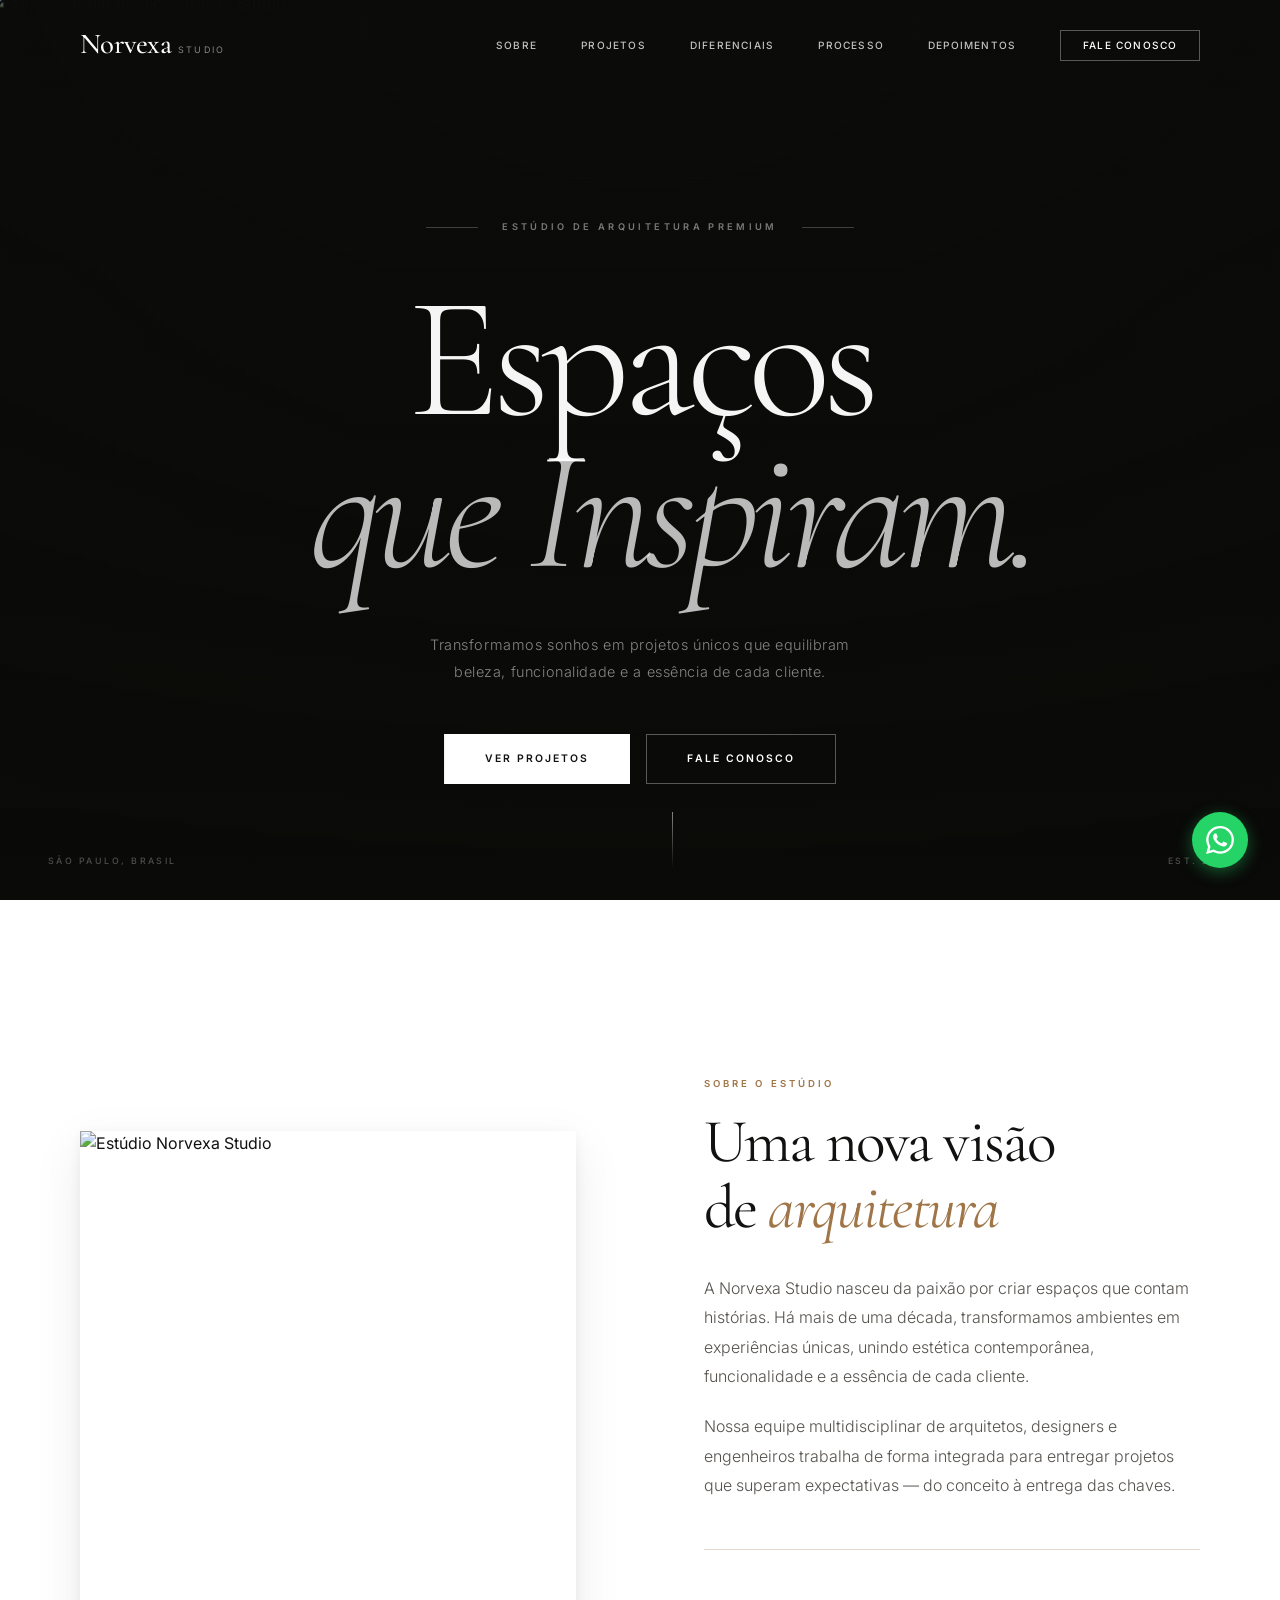
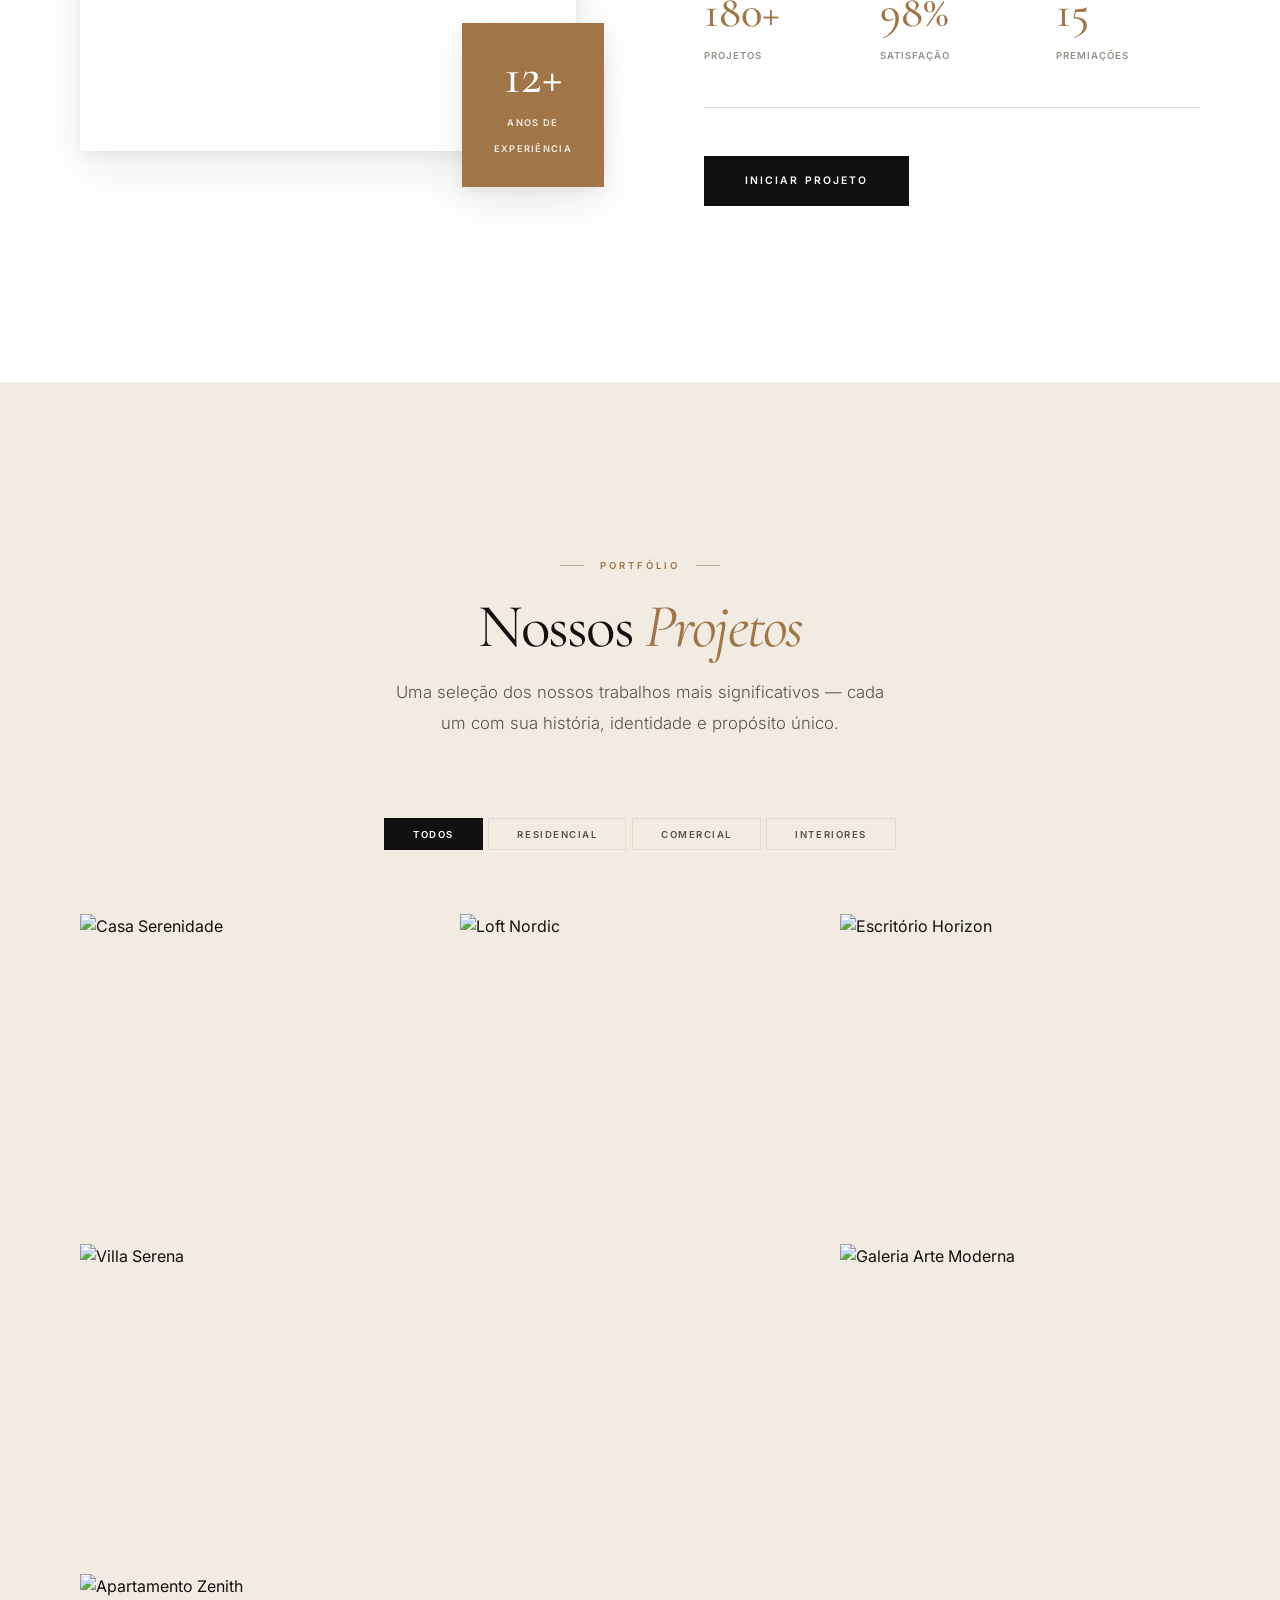
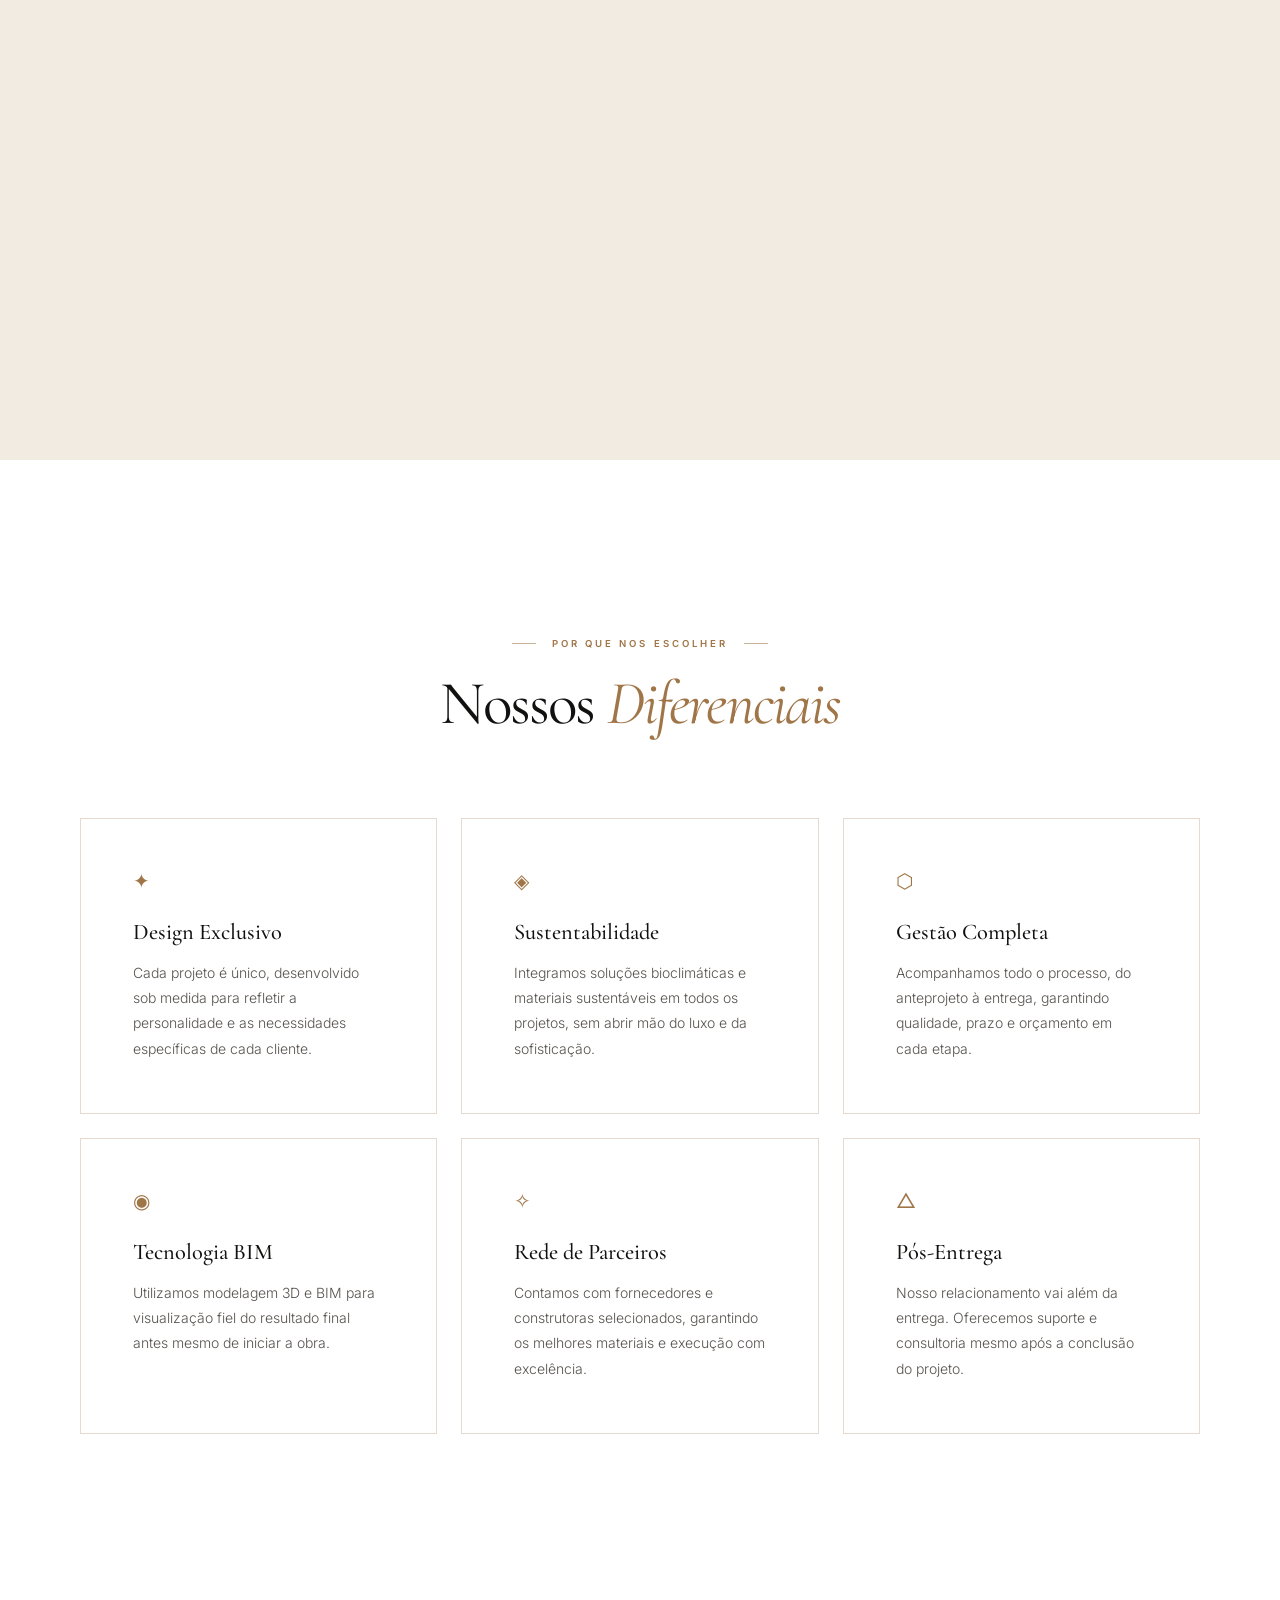
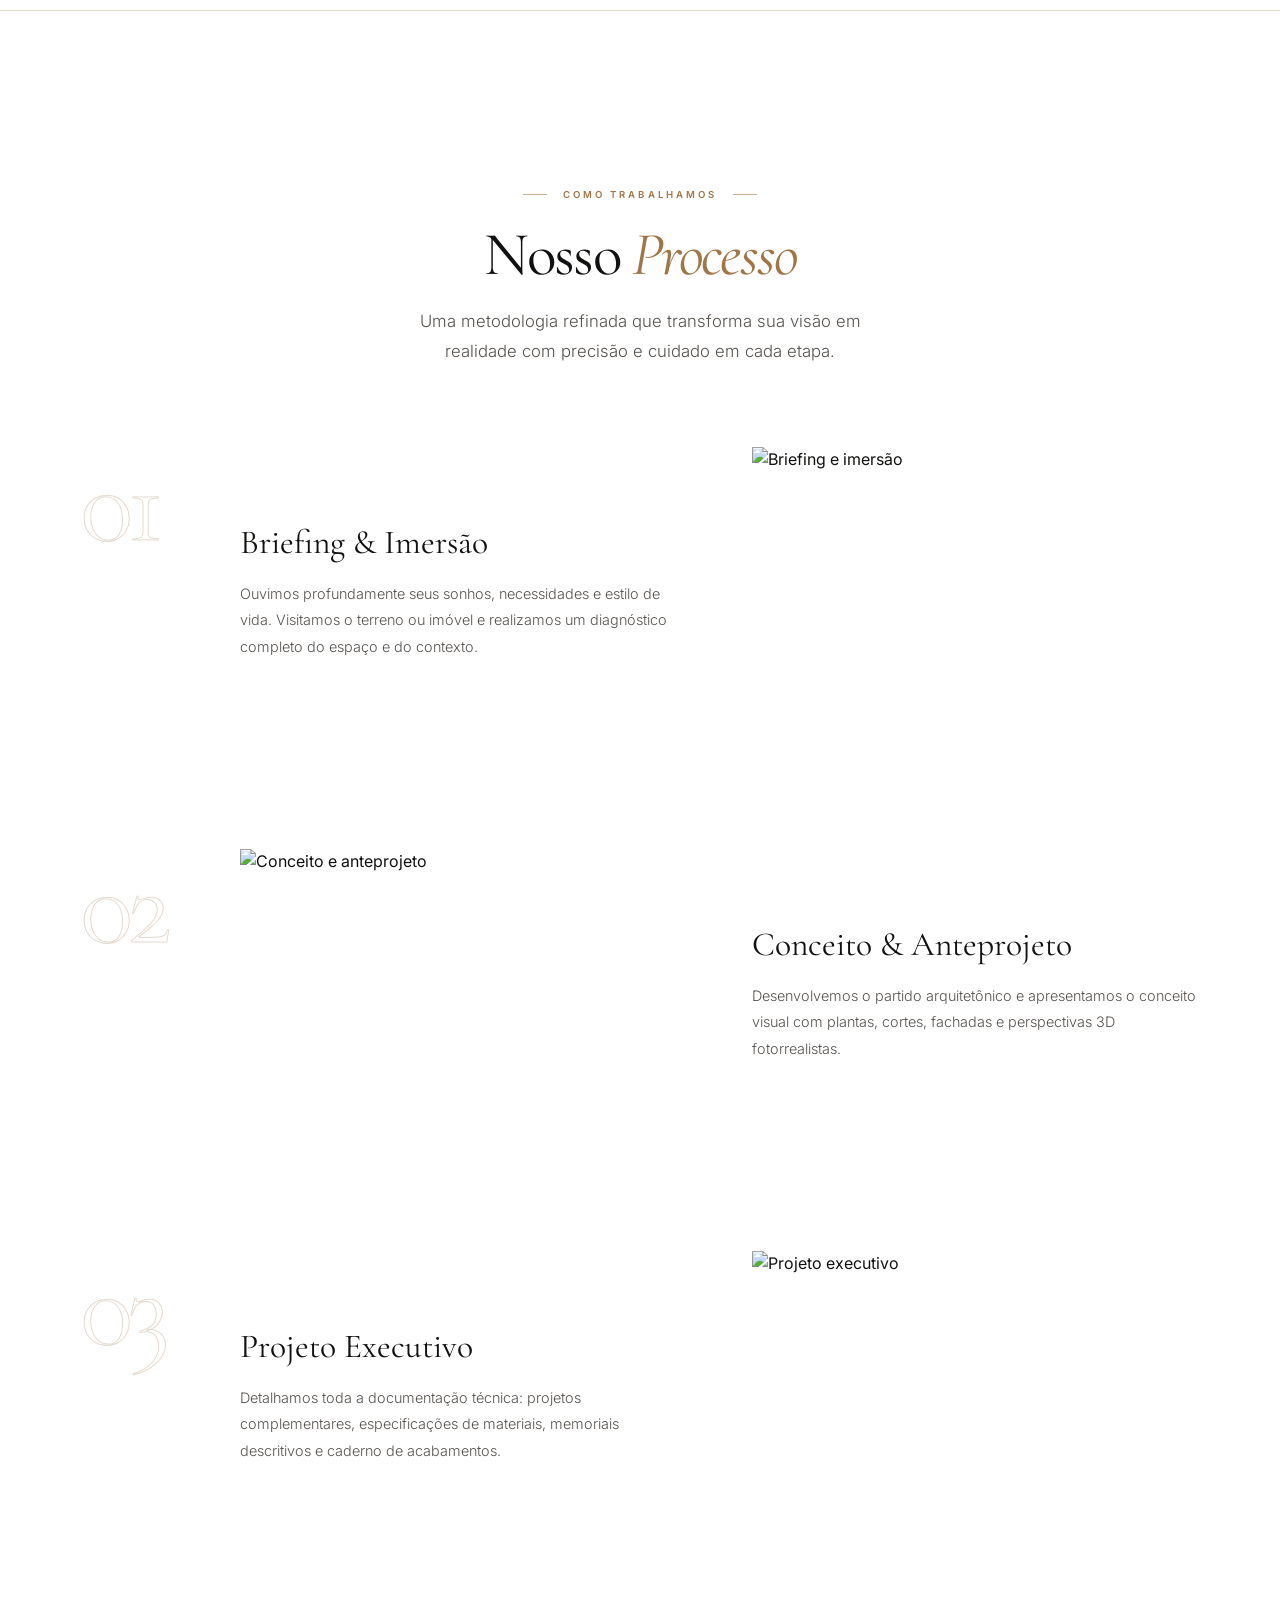
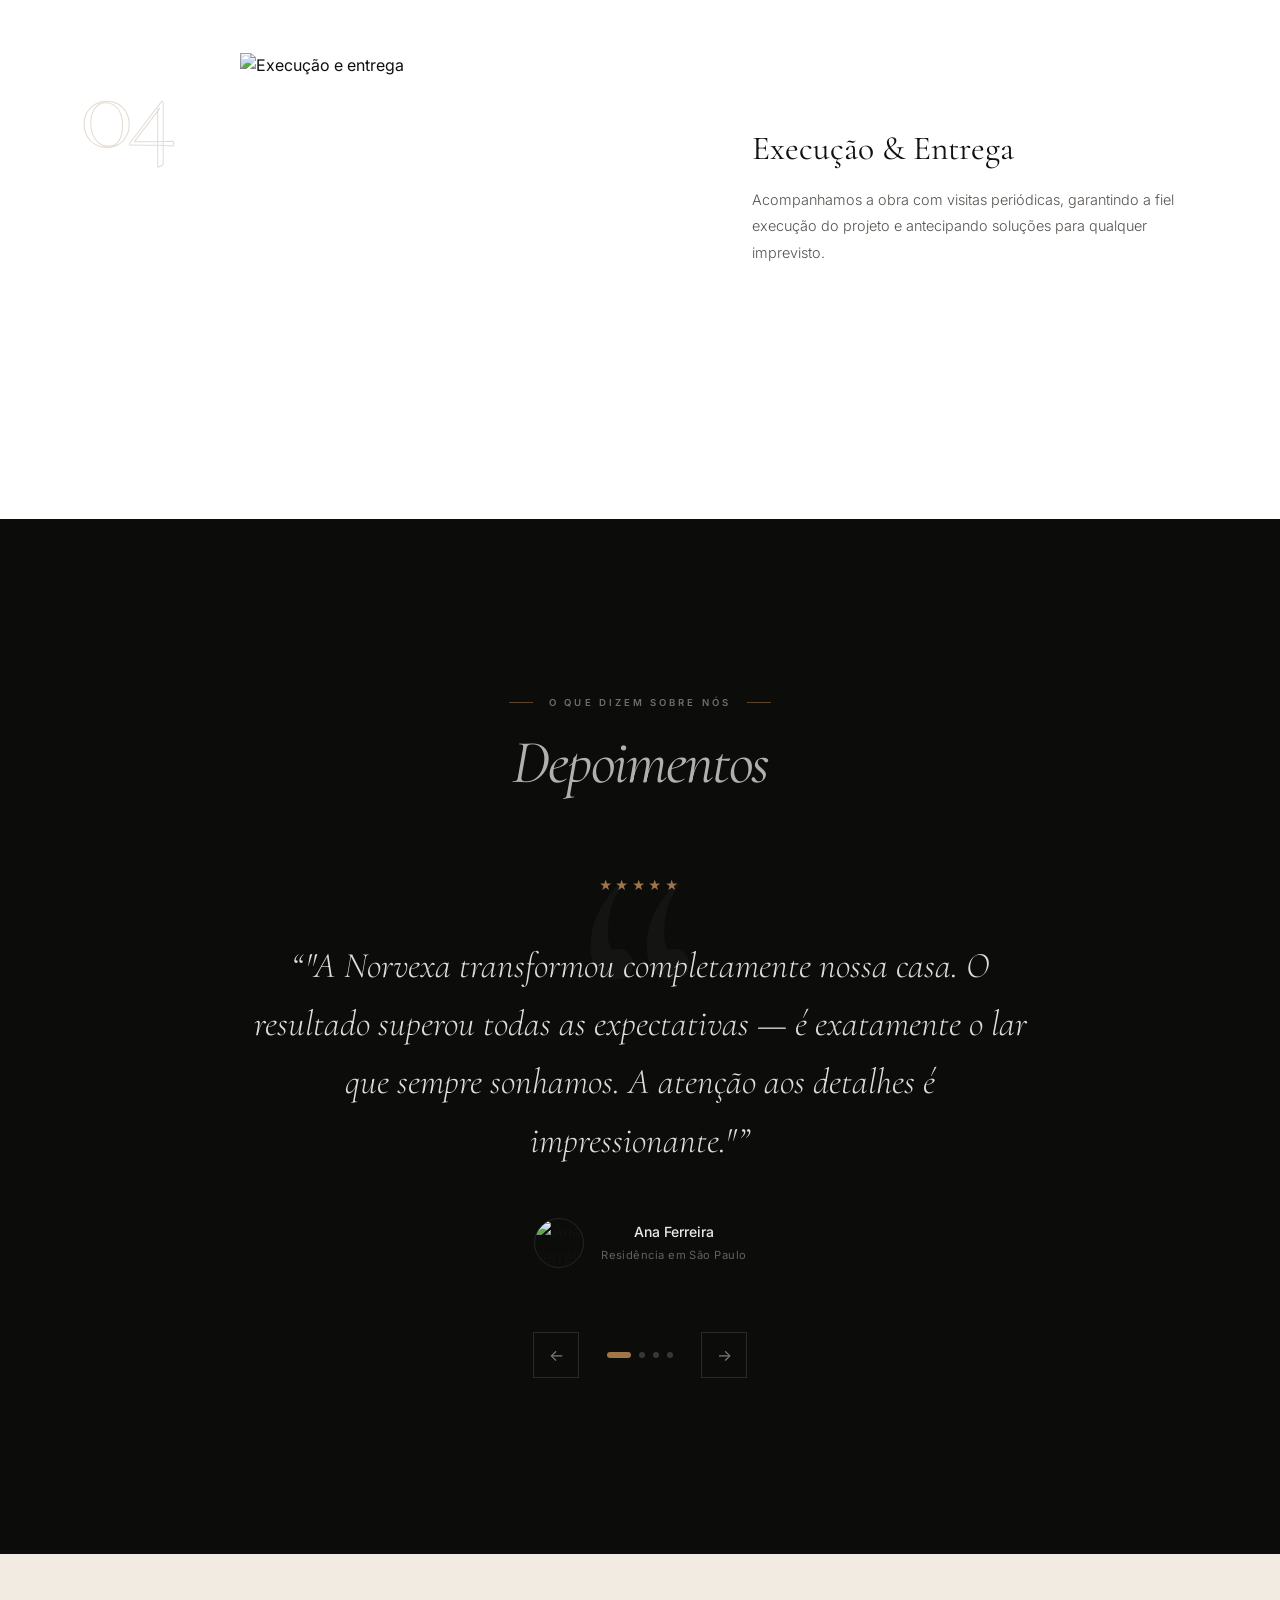
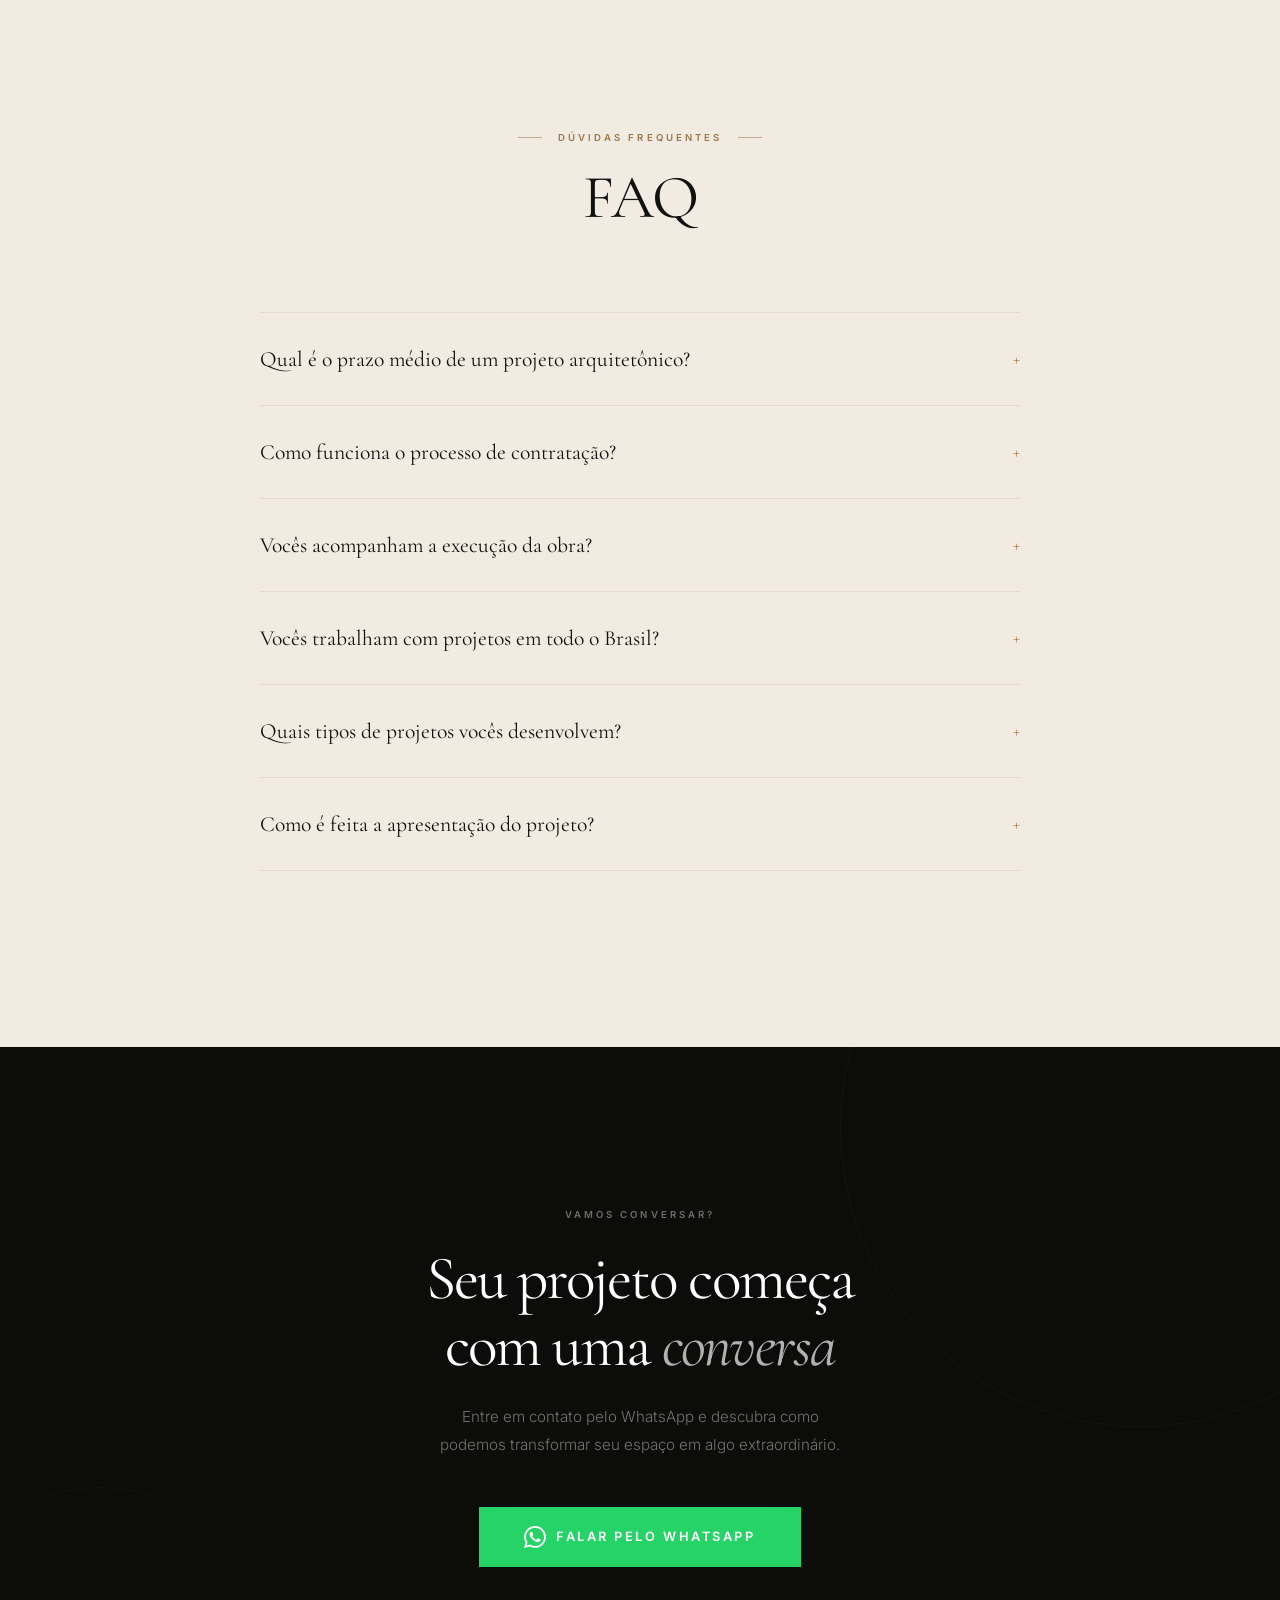
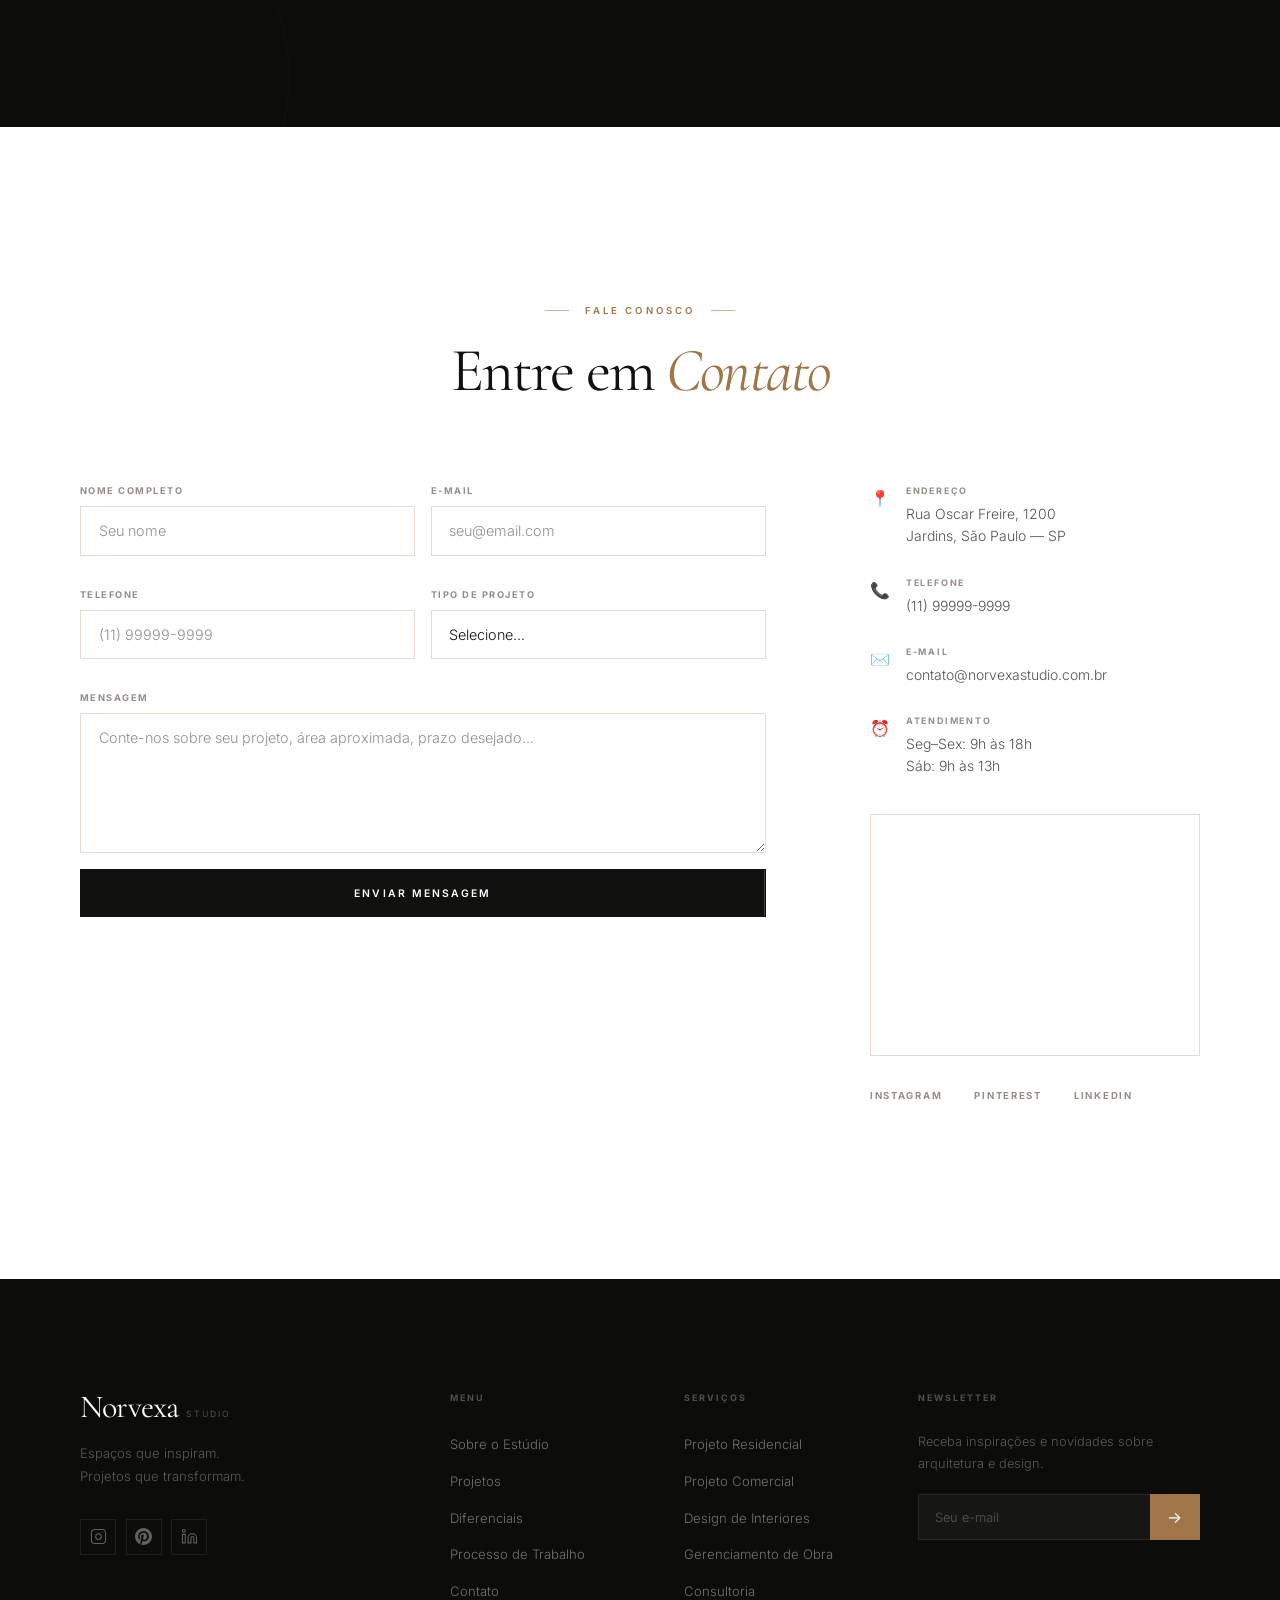
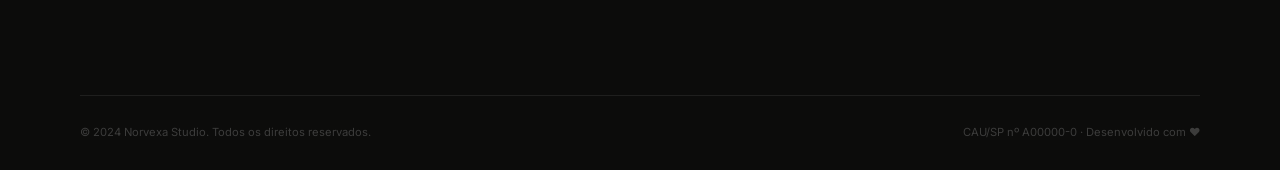
==== index.html @ 76323204 "primeira landing page" ====
<!DOCTYPE html>
<html lang="pt-BR">
<head>
    <meta charset="UTF-8">
    <meta name="viewport" content="width=device-width, initial-scale=1.0, viewport-fit=cover">
    <meta name="description" content="Norvexa Studio — Estúdio de arquitetura premium especializado em projetos residenciais e comerciais únicos.">
    <meta name="theme-color" content="#0C0C0B">
    <title>Norvexa Studio — Espaços que Inspiram</title>
    <link rel="preconnect" href="https://fonts.googleapis.com">
    <link rel="preconnect" href="https://fonts.gstatic.com" crossorigin>
    <link href="https://fonts.googleapis.com/css2?family=Cormorant+Garamond:ital,wght@0,300;0,400;0,500;0,600;1,300;1,400;1,500&family=Inter:wght@300;400;500;600&display=swap" rel="stylesheet">
    <link rel="stylesheet" href="style.css">
</head>
<body>

    <!-- NAVIGATION -->
    <nav class="nav" id="nav">
        <div class="nav__container">
            <a href="#hero" class="nav__logo">
                <span class="nav__logo-mark">Norvexa</span>
                <span class="nav__logo-sub">Studio</span>
            </a>
            <ul class="nav__menu" id="navMenu">
                <li><a href="#sobre" class="nav__link">Sobre</a></li>
                <li><a href="#projetos" class="nav__link">Projetos</a></li>
                <li><a href="#diferenciais" class="nav__link">Diferenciais</a></li>
                <li><a href="#processo" class="nav__link">Processo</a></li>
                <li><a href="#depoimentos" class="nav__link">Depoimentos</a></li>
                <li><a href="#contato" class="nav__link nav__link--cta">Fale Conosco</a></li>
            </ul>
            <button class="nav__hamburger" id="hamburger" aria-label="Abrir menu">
                <span></span>
                <span></span>
                <span></span>
            </button>
        </div>
    </nav>

    <!-- ================================
         HERO
    ================================ -->
    <section class="hero" id="hero">
        <div class="hero__bg">
            <img src="https://picsum.photos/seed/lumi-hero/1920/1080" alt="Projeto arquitetônico Norvexa Studio" class="hero__img">
        </div>
        <div class="hero__overlay"></div>

        <div class="hero__content">
            <div class="hero__label reveal">
                <span class="hero__label-rule"></span>
                <span class="hero__label-text">Estúdio de Arquitetura Premium</span>
                <span class="hero__label-rule"></span>
            </div>
            <h1 class="hero__title">
                <span class="hero__title-line reveal">Espaços</span>
                <em class="hero__title-line reveal">que Inspiram.</em>
            </h1>
            <p class="hero__sub reveal">
                Transformamos sonhos em projetos únicos que equilibram<br>
                beleza, funcionalidade e a essência de cada cliente.
            </p>
            <div class="hero__cta reveal">
                <a href="#projetos" class="btn btn--light">Ver Projetos</a>
                <a href="#contato" class="btn btn--ghost">Fale Conosco</a>
            </div>
        </div>

        <div class="hero__foot">
            <span class="hero__foot-text">São Paulo, Brasil</span>
            <a href="#sobre" class="hero__scroll" aria-label="Ir para próxima seção">
                <span class="hero__scroll-bar"></span>
            </a>
            <span class="hero__foot-text">Est. 2012</span>
        </div>
    </section>

    <!-- ================================
         SOBRE
    ================================ -->
    <section class="sobre" id="sobre">
        <div class="container">
            <div class="sobre__grid">
                <div class="sobre__image reveal">
                    <img src="https://picsum.photos/seed/lumi-about/700/900" alt="Estúdio Norvexa Studio">
                    <div class="sobre__badge">
                        <span class="sobre__badge-number">12+</span>
                        <span class="sobre__badge-label">Anos de<br>Experiência</span>
                    </div>
                </div>
                <div class="sobre__content reveal">
                    <p class="eyebrow">Sobre o Estúdio</p>
                    <h2 class="heading-lg">Uma nova visão<br>de <em>arquitetura</em></h2>
                    <p class="body-text">A Norvexa Studio nasceu da paixão por criar espaços que contam histórias. Há mais de uma década, transformamos ambientes em experiências únicas, unindo estética contemporânea, funcionalidade e a essência de cada cliente.</p>
                    <p class="body-text">Nossa equipe multidisciplinar de arquitetos, designers e engenheiros trabalha de forma integrada para entregar projetos que superam expectativas — do conceito à entrega das chaves.</p>
                    <div class="sobre__stats">
                        <div class="stat">
                            <span class="stat__number">180+</span>
                            <span class="stat__label">Projetos</span>
                        </div>
                        <div class="stat">
                            <span class="stat__number">98%</span>
                            <span class="stat__label">Satisfação</span>
                        </div>
                        <div class="stat">
                            <span class="stat__number">15</span>
                            <span class="stat__label">Premiações</span>
                        </div>
                    </div>
                    <a href="#contato" class="btn btn--primary">Iniciar Projeto</a>
                </div>
            </div>
        </div>
    </section>

    <!-- ================================
         PROJETOS
    ================================ -->
    <section class="projetos" id="projetos">
        <div class="container">
            <div class="section-header reveal">
                <p class="eyebrow">Portfólio</p>
                <h2 class="heading-lg">Nossos <em>Projetos</em></h2>
                <p class="section-desc">Uma seleção dos nossos trabalhos mais significativos — cada um com sua história, identidade e propósito único.</p>
            </div>
            <div class="projetos__filters reveal">
                <button class="filter active" data-filter="all">Todos</button>
                <button class="filter" data-filter="residencial">Residencial</button>
                <button class="filter" data-filter="comercial">Comercial</button>
                <button class="filter" data-filter="interiores">Interiores</button>
            </div>
            <div class="projetos__grid">
                <div class="projeto-card reveal" data-category="residencial">
                    <div class="projeto-card__image">
                        <img src="https://picsum.photos/seed/proj-1/800/600" alt="Casa Serenidade">
                        <div class="projeto-card__overlay">
                            <span class="projeto-card__cat">Residencial</span>
                            <h3 class="projeto-card__title">Casa Serenidade</h3>
                            <p class="projeto-card__local">São Paulo, SP</p>
                        </div>
                    </div>
                </div>
                <div class="projeto-card projeto-card--tall reveal" data-category="interiores">
                    <div class="projeto-card__image">
                        <img src="https://picsum.photos/seed/proj-2/800/1000" alt="Loft Nordic">
                        <div class="projeto-card__overlay">
                            <span class="projeto-card__cat">Interiores</span>
                            <h3 class="projeto-card__title">Loft Nordic</h3>
                            <p class="projeto-card__local">Rio de Janeiro, RJ</p>
                        </div>
                    </div>
                </div>
                <div class="projeto-card reveal" data-category="comercial">
                    <div class="projeto-card__image">
                        <img src="https://picsum.photos/seed/proj-3/800/600" alt="Escritório Horizon">
                        <div class="projeto-card__overlay">
                            <span class="projeto-card__cat">Comercial</span>
                            <h3 class="projeto-card__title">Escritório Horizon</h3>
                            <p class="projeto-card__local">Campinas, SP</p>
                        </div>
                    </div>
                </div>
                <div class="projeto-card reveal" data-category="residencial">
                    <div class="projeto-card__image">
                        <img src="https://picsum.photos/seed/proj-4/800/600" alt="Villa Serena">
                        <div class="projeto-card__overlay">
                            <span class="projeto-card__cat">Residencial</span>
                            <h3 class="projeto-card__title">Villa Serena</h3>
                            <p class="projeto-card__local">Florianópolis, SC</p>
                        </div>
                    </div>
                </div>
                <div class="projeto-card reveal" data-category="comercial">
                    <div class="projeto-card__image">
                        <img src="https://picsum.photos/seed/proj-5/800/600" alt="Galeria Arte Moderna">
                        <div class="projeto-card__overlay">
                            <span class="projeto-card__cat">Comercial</span>
                            <h3 class="projeto-card__title">Galeria Arte Moderna</h3>
                            <p class="projeto-card__local">Belo Horizonte, MG</p>
                        </div>
                    </div>
                </div>
                <div class="projeto-card reveal" data-category="interiores">
                    <div class="projeto-card__image">
                        <img src="https://picsum.photos/seed/proj-6/800/600" alt="Apartamento Zenith">
                        <div class="projeto-card__overlay">
                            <span class="projeto-card__cat">Interiores</span>
                            <h3 class="projeto-card__title">Apartamento Zenith</h3>
                            <p class="projeto-card__local">Curitiba, PR</p>
                        </div>
                    </div>
                </div>
            </div>
        </div>
    </section>

    <!-- ================================
         DIFERENCIAIS
    ================================ -->
    <section class="diferenciais" id="diferenciais">
        <div class="container">
            <div class="section-header reveal">
                <p class="eyebrow">Por que nos escolher</p>
                <h2 class="heading-lg">Nossos <em>Diferenciais</em></h2>
            </div>
            <div class="diferenciais__grid">
                <div class="dif-card reveal">
                    <div class="dif-card__icon">✦</div>
                    <h3 class="dif-card__title">Design Exclusivo</h3>
                    <p class="dif-card__text">Cada projeto é único, desenvolvido sob medida para refletir a personalidade e as necessidades específicas de cada cliente.</p>
                </div>
                <div class="dif-card reveal">
                    <div class="dif-card__icon">◈</div>
                    <h3 class="dif-card__title">Sustentabilidade</h3>
                    <p class="dif-card__text">Integramos soluções bioclimáticas e materiais sustentáveis em todos os projetos, sem abrir mão do luxo e da sofisticação.</p>
                </div>
                <div class="dif-card reveal">
                    <div class="dif-card__icon">⬡</div>
                    <h3 class="dif-card__title">Gestão Completa</h3>
                    <p class="dif-card__text">Acompanhamos todo o processo, do anteprojeto à entrega, garantindo qualidade, prazo e orçamento em cada etapa.</p>
                </div>
                <div class="dif-card reveal">
                    <div class="dif-card__icon">◉</div>
                    <h3 class="dif-card__title">Tecnologia BIM</h3>
                    <p class="dif-card__text">Utilizamos modelagem 3D e BIM para visualização fiel do resultado final antes mesmo de iniciar a obra.</p>
                </div>
                <div class="dif-card reveal">
                    <div class="dif-card__icon">✧</div>
                    <h3 class="dif-card__title">Rede de Parceiros</h3>
                    <p class="dif-card__text">Contamos com fornecedores e construtoras selecionados, garantindo os melhores materiais e execução com excelência.</p>
                </div>
                <div class="dif-card reveal">
                    <div class="dif-card__icon">△</div>
                    <h3 class="dif-card__title">Pós-Entrega</h3>
                    <p class="dif-card__text">Nosso relacionamento vai além da entrega. Oferecemos suporte e consultoria mesmo após a conclusão do projeto.</p>
                </div>
            </div>
        </div>
    </section>

    <!-- ================================
         PROCESSO
    ================================ -->
    <section class="processo" id="processo">
        <div class="container">
            <div class="section-header reveal">
                <p class="eyebrow">Como Trabalhamos</p>
                <h2 class="heading-lg">Nosso <em>Processo</em></h2>
                <p class="section-desc">Uma metodologia refinada que transforma sua visão em realidade com precisão e cuidado em cada etapa.</p>
            </div>
            <div class="processo__steps">
                <div class="passo reveal">
                    <div class="passo__num">01</div>
                    <div class="passo__content">
                        <h3 class="passo__title">Briefing & Imersão</h3>
                        <p class="passo__text">Ouvimos profundamente seus sonhos, necessidades e estilo de vida. Visitamos o terreno ou imóvel e realizamos um diagnóstico completo do espaço e do contexto.</p>
                    </div>
                    <div class="passo__image">
                        <img src="https://picsum.photos/seed/passo-1/600/400" alt="Briefing e imersão">
                    </div>
                </div>
                <div class="passo passo--reverse reveal">
                    <div class="passo__num">02</div>
                    <div class="passo__content">
                        <h3 class="passo__title">Conceito & Anteprojeto</h3>
                        <p class="passo__text">Desenvolvemos o partido arquitetônico e apresentamos o conceito visual com plantas, cortes, fachadas e perspectivas 3D fotorrealistas.</p>
                    </div>
                    <div class="passo__image">
                        <img src="https://picsum.photos/seed/passo-2/600/400" alt="Conceito e anteprojeto">
                    </div>
                </div>
                <div class="passo reveal">
                    <div class="passo__num">03</div>
                    <div class="passo__content">
                        <h3 class="passo__title">Projeto Executivo</h3>
                        <p class="passo__text">Detalhamos toda a documentação técnica: projetos complementares, especificações de materiais, memoriais descritivos e caderno de acabamentos.</p>
                    </div>
                    <div class="passo__image">
                        <img src="https://picsum.photos/seed/passo-3/600/400" alt="Projeto executivo">
                    </div>
                </div>
                <div class="passo passo--reverse reveal">
                    <div class="passo__num">04</div>
                    <div class="passo__content">
                        <h3 class="passo__title">Execução & Entrega</h3>
                        <p class="passo__text">Acompanhamos a obra com visitas periódicas, garantindo a fiel execução do projeto e antecipando soluções para qualquer imprevisto.</p>
                    </div>
                    <div class="passo__image">
                        <img src="https://picsum.photos/seed/passo-4/600/400" alt="Execução e entrega">
                    </div>
                </div>
            </div>
        </div>
    </section>

    <!-- ================================
         DEPOIMENTOS
    ================================ -->
    <section class="depoimentos" id="depoimentos">
        <div class="container">
            <div class="section-header reveal">
                <p class="eyebrow eyebrow--dim">O que dizem sobre nós</p>
                <h2 class="heading-lg heading--light"><em>Depoimentos</em></h2>
            </div>
            <div class="depoimentos__wrap">
                <div class="dep__track" id="depTrack">
                    <div class="dep__slide">
                        <div class="dep__stars">★★★★★</div>
                        <blockquote class="dep__quote">"A Norvexa transformou completamente nossa casa. O resultado superou todas as expectativas — é exatamente o lar que sempre sonhamos. A atenção aos detalhes é impressionante."</blockquote>
                        <div class="dep__author">
                            <img src="https://picsum.photos/seed/dep-1/80/80" alt="Ana Ferreira" class="dep__avatar">
                            <div>
                                <span class="dep__name">Ana Ferreira</span>
                                <span class="dep__role">Residência em São Paulo</span>
                            </div>
                        </div>
                    </div>
                    <div class="dep__slide">
                        <div class="dep__stars">★★★★★</div>
                        <blockquote class="dep__quote">"Profissionalismo e criatividade em cada etapa. A equipe Norvexa entendeu exatamente a identidade que queríamos para nosso escritório. Nossos clientes adoram o espaço!"</blockquote>
                        <div class="dep__author">
                            <img src="https://picsum.photos/seed/dep-2/80/80" alt="Carlos Mendes" class="dep__avatar">
                            <div>
                                <span class="dep__name">Carlos Mendes</span>
                                <span class="dep__role">Escritório Corporativo, Campinas</span>
                            </div>
                        </div>
                    </div>
                    <div class="dep__slide">
                        <div class="dep__stars">★★★★★</div>
                        <blockquote class="dep__quote">"Desde o primeiro briefing até a entrega das chaves, a Norvexa foi impecável. Projeto entregue no prazo, dentro do orçamento e com qualidade excepcional. Recomendo a todos!"</blockquote>
                        <div class="dep__author">
                            <img src="https://picsum.photos/seed/dep-3/80/80" alt="Mariana Costa" class="dep__avatar">
                            <div>
                                <span class="dep__name">Mariana Costa</span>
                                <span class="dep__role">Apartamento em Curitiba</span>
                            </div>
                        </div>
                    </div>
                    <div class="dep__slide">
                        <div class="dep__stars">★★★★★</div>
                        <blockquote class="dep__quote">"A visão da Norvexa é única. Conseguiram criar um espaço ao mesmo tempo minimalista e aconchegante — algo que eu achava impossível. Resultado simplesmente perfeito."</blockquote>
                        <div class="dep__author">
                            <img src="https://picsum.photos/seed/dep-4/80/80" alt="Roberto Lima" class="dep__avatar">
                            <div>
                                <span class="dep__name">Roberto Lima</span>
                                <span class="dep__role">Casa em Florianópolis</span>
                            </div>
                        </div>
                    </div>
                </div>
                <div class="dep__controls">
                    <button class="dep__btn" id="depPrev" aria-label="Anterior">&#8592;</button>
                    <div class="dep__dots" id="depDots"></div>
                    <button class="dep__btn" id="depNext" aria-label="Próximo">&#8594;</button>
                </div>
            </div>
        </div>
    </section>

    <!-- ================================
         FAQ
    ================================ -->
    <section class="faq" id="faq">
        <div class="container">
            <div class="section-header reveal">
                <p class="eyebrow">Dúvidas Frequentes</p>
                <h2 class="heading-lg">FAQ</h2>
            </div>
            <div class="faq__list reveal">
                <div class="faq-item">
                    <button class="faq-item__q">
                        Qual é o prazo médio de um projeto arquitetônico?
                        <span class="faq-item__icon">+</span>
                    </button>
                    <div class="faq-item__a">
                        <p>O prazo varia conforme a complexidade e o tipo do projeto. Projetos residenciais de médio porte levam em média 3 a 4 meses para o desenvolvimento completo do projeto executivo. A execução de obra tem duração própria, que estimamos após o levantamento do escopo.</p>
                    </div>
                </div>
                <div class="faq-item">
                    <button class="faq-item__q">
                        Como funciona o processo de contratação?
                        <span class="faq-item__icon">+</span>
                    </button>
                    <div class="faq-item__a">
                        <p>Iniciamos com uma reunião de briefing sem custo para conhecer seu projeto. Após essa conversa, apresentamos uma proposta personalizada com escopo, cronograma e honorários. Aprovada a proposta, formalizamos o contrato e iniciamos o trabalho.</p>
                    </div>
                </div>
                <div class="faq-item">
                    <button class="faq-item__q">
                        Vocês acompanham a execução da obra?
                        <span class="faq-item__icon">+</span>
                    </button>
                    <div class="faq-item__a">
                        <p>Sim! Oferecemos o serviço de assessoria de obras, com visitas periódicas ao canteiro para garantir que a execução esteja em conformidade com o projeto. Esse serviço pode ser contratado separadamente e adaptado às suas necessidades.</p>
                    </div>
                </div>
                <div class="faq-item">
                    <button class="faq-item__q">
                        Vocês trabalham com projetos em todo o Brasil?
                        <span class="faq-item__icon">+</span>
                    </button>
                    <div class="faq-item__a">
                        <p>Sim, atendemos clientes em todo o Brasil. Para projetos em outras cidades, realizamos o briefing presencialmente ou por videoconferência, e as visitas à obra são programadas conforme o cronograma de cada projeto.</p>
                    </div>
                </div>
                <div class="faq-item">
                    <button class="faq-item__q">
                        Quais tipos de projetos vocês desenvolvem?
                        <span class="faq-item__icon">+</span>
                    </button>
                    <div class="faq-item__a">
                        <p>Desenvolvemos projetos residenciais (casas, apartamentos, reformas), comerciais (escritórios, lojas, restaurantes, hotéis) e design de interiores. Cada projeto é tratado com a mesma dedicação e atenção aos detalhes, independente do porte.</p>
                    </div>
                </div>
                <div class="faq-item">
                    <button class="faq-item__q">
                        Como é feita a apresentação do projeto?
                        <span class="faq-item__icon">+</span>
                    </button>
                    <div class="faq-item__a">
                        <p>Apresentamos em reuniões presenciais ou online, com plantas, cortes, elevações e renderizações 3D fotorrealistas. Utilizamos BIM e, quando aplicável, realidade virtual, para que você visualize o resultado com máxima fidelidade antes de iniciar a obra.</p>
                    </div>
                </div>
            </div>
        </div>
    </section>

    <!-- ================================
         CTA WHATSAPP
    ================================ -->
    <section class="cta-wa">
        <div class="container">
            <div class="cta-wa__inner reveal">
                <p class="eyebrow eyebrow--dim">Vamos conversar?</p>
                <h2 class="heading-lg heading--light">Seu projeto começa<br>com uma <em>conversa</em></h2>
                <p class="cta-wa__text">Entre em contato pelo WhatsApp e descubra como podemos transformar seu espaço em algo extraordinário.</p>
                <a href="https://wa.me/5511999999999?text=Ol%C3%A1!%20Gostaria%20de%20conhecer%20mais%20sobre%20os%20projetos%20da%20Norvexa%20Studio." class="btn btn--whatsapp" target="_blank" rel="noopener noreferrer">
                    <svg width="22" height="22" viewBox="0 0 24 24" fill="currentColor" aria-hidden="true">
                        <path d="M17.472 14.382c-.297-.149-1.758-.867-2.03-.967-.273-.099-.471-.148-.67.15-.197.297-.767.966-.94 1.164-.173.199-.347.223-.644.075-.297-.15-1.255-.463-2.39-1.475-.883-.788-1.48-1.761-1.653-2.059-.173-.297-.018-.458.13-.606.134-.133.298-.347.446-.52.149-.174.198-.298.298-.497.099-.198.05-.371-.025-.52-.075-.149-.669-1.612-.916-2.207-.242-.579-.487-.5-.669-.51-.173-.008-.371-.01-.57-.01-.198 0-.52.074-.792.372-.272.297-1.04 1.016-1.04 2.479 0 1.462 1.065 2.875 1.213 3.074.149.198 2.096 3.2 5.077 4.487.709.306 1.262.489 1.694.625.712.227 1.36.195 1.871.118.571-.085 1.758-.719 2.006-1.413.248-.694.248-1.289.173-1.413-.074-.124-.272-.198-.57-.347m-5.421 7.403h-.004a9.87 9.87 0 01-5.031-1.378l-.361-.214-3.741.982.998-3.648-.235-.374a9.86 9.86 0 01-1.51-5.26c.001-5.45 4.436-9.884 9.888-9.884 2.64 0 5.122 1.03 6.988 2.898a9.825 9.825 0 012.893 6.994c-.003 5.45-4.437 9.884-9.885 9.884m8.413-18.297A11.815 11.815 0 0012.05 0C5.495 0 .16 5.335.157 11.892c0 2.096.547 4.142 1.588 5.945L.057 24l6.305-1.654a11.882 11.882 0 005.683 1.448h.005c6.554 0 11.89-5.335 11.893-11.893a11.821 11.821 0 00-3.48-8.413z"/>
                    </svg>
                    Falar pelo WhatsApp
                </a>
            </div>
        </div>
    </section>

    <!-- ================================
         CONTATO
    ================================ -->
    <section class="contato" id="contato">
        <div class="container">
            <div class="section-header reveal">
                <p class="eyebrow">Fale Conosco</p>
                <h2 class="heading-lg">Entre em <em>Contato</em></h2>
            </div>
            <div class="contato__grid">
                <div class="contato__form-wrap reveal">
                    <form class="contato__form" id="contatoForm" novalidate>
                        <div class="form-row">
                            <div class="form-group">
                                <label class="form-label" for="nome">Nome completo</label>
                                <input id="nome" type="text" class="form-input" placeholder="Seu nome" required>
                            </div>
                            <div class="form-group">
                                <label class="form-label" for="email">E-mail</label>
                                <input id="email" type="email" class="form-input" placeholder="seu@email.com" required>
                            </div>
                        </div>
                        <div class="form-row">
                            <div class="form-group">
                                <label class="form-label" for="tel">Telefone</label>
                                <input id="tel" type="tel" class="form-input" placeholder="(11) 99999-9999">
                            </div>
                            <div class="form-group">
                                <label class="form-label" for="tipo">Tipo de Projeto</label>
                                <select id="tipo" class="form-input form-select">
                                    <option value="">Selecione...</option>
                                    <option>Residencial</option>
                                    <option>Comercial</option>
                                    <option>Interiores</option>
                                    <option>Reforma</option>
                                    <option>Outro</option>
                                </select>
                            </div>
                        </div>
                        <div class="form-group">
                            <label class="form-label" for="msg">Mensagem</label>
                            <textarea id="msg" class="form-input form-textarea" placeholder="Conte-nos sobre seu projeto, área aproximada, prazo desejado..." rows="5"></textarea>
                        </div>
                        <button type="submit" class="btn btn--primary btn--full">Enviar Mensagem</button>
                        <div class="form-success" id="formSuccess" role="alert">
                            Mensagem enviada com sucesso! Em breve entraremos em contato.
                        </div>
                    </form>
                </div>
                <div class="contato__info reveal">
                    <div class="contato__info-list">
                        <div class="contato__info-item">
                            <span class="contato__info-icon" aria-hidden="true">📍</span>
                            <div>
                                <span class="contato__info-label">Endereço</span>
                                <span class="contato__info-value">Rua Oscar Freire, 1200<br>Jardins, São Paulo — SP</span>
                            </div>
                        </div>
                        <div class="contato__info-item">
                            <span class="contato__info-icon" aria-hidden="true">📞</span>
                            <div>
                                <span class="contato__info-label">Telefone</span>
                                <span class="contato__info-value">(11) 99999-9999</span>
                            </div>
                        </div>
                        <div class="contato__info-item">
                            <span class="contato__info-icon" aria-hidden="true">✉️</span>
                            <div>
                                <span class="contato__info-label">E-mail</span>
                                <span class="contato__info-value">contato@norvexastudio.com.br</span>
                            </div>
                        </div>
                        <div class="contato__info-item">
                            <span class="contato__info-icon" aria-hidden="true">⏰</span>
                            <div>
                                <span class="contato__info-label">Atendimento</span>
                                <span class="contato__info-value">Seg–Sex: 9h às 18h<br>Sáb: 9h às 13h</span>
                            </div>
                        </div>
                    </div>
                    <div class="contato__map">
                        <iframe
                            src="https://www.openstreetmap.org/export/embed.html?bbox=-46.680%2C-23.565%2C-46.650%2C-23.545&layer=mapnik&marker=-23.556%2C-46.662"
                            width="100%" height="240"
                            style="border:0;"
                            loading="lazy"
                            title="Localização Norvexa Studio — Jardins, São Paulo">
                        </iframe>
                    </div>
                    <div class="contato__social">
                        <a href="#" class="social-link">Instagram</a>
                        <a href="#" class="social-link">Pinterest</a>
                        <a href="#" class="social-link">LinkedIn</a>
                    </div>
                </div>
            </div>
        </div>
    </section>

    <!-- ================================
         FOOTER
    ================================ -->
    <footer class="footer">
        <div class="container">
            <div class="footer__grid">
                <div class="footer__brand">
                    <a href="#hero" class="footer__logo">
                        <span class="footer__logo-mark">Norvexa</span>
                        <span class="footer__logo-sub">Studio</span>
                    </a>
                    <p class="footer__tagline">Espaços que inspiram.<br>Projetos que transformam.</p>
                    <div class="footer__social">
                        <a href="#" class="footer__social-link" aria-label="Instagram">
                            <svg width="17" height="17" viewBox="0 0 24 24" fill="none" stroke="currentColor" stroke-width="1.5" stroke-linecap="round" stroke-linejoin="round">
                                <rect x="2" y="2" width="20" height="20" rx="5"/>
                                <circle cx="12" cy="12" r="4"/>
                                <circle cx="17.5" cy="6.5" r=".5" fill="currentColor" stroke="none"/>
                            </svg>
                        </a>
                        <a href="#" class="footer__social-link" aria-label="Pinterest">
                            <svg width="17" height="17" viewBox="0 0 24 24" fill="currentColor">
                                <path d="M12 0C5.373 0 0 5.372 0 12c0 5.084 3.163 9.426 7.627 11.174-.105-.949-.2-2.405.042-3.441.218-.937 1.407-5.965 1.407-5.965s-.359-.719-.359-1.782c0-1.668.967-2.914 2.171-2.914 1.023 0 1.518.769 1.518 1.69 0 1.029-.655 2.568-.994 3.995-.283 1.194.599 2.169 1.777 2.169 2.133 0 3.772-2.249 3.772-5.495 0-2.873-2.064-4.882-5.012-4.882-3.414 0-5.418 2.561-5.418 5.207 0 1.031.397 2.138.893 2.738a.36.36 0 0 1 .083.345l-.333 1.36c-.053.22-.174.267-.402.161-1.499-.698-2.436-2.889-2.436-4.649 0-3.785 2.75-7.262 7.929-7.262 4.163 0 7.398 2.967 7.398 6.931 0 4.136-2.607 7.464-6.227 7.464-1.216 0-2.359-.632-2.75-1.378l-.748 2.853c-.271 1.043-1.002 2.35-1.492 3.146C9.57 23.812 10.763 24 12 24c6.627 0 12-5.373 12-12S18.627 0 12 0z"/>
                            </svg>
                        </a>
                        <a href="#" class="footer__social-link" aria-label="LinkedIn">
                            <svg width="17" height="17" viewBox="0 0 24 24" fill="none" stroke="currentColor" stroke-width="1.5" stroke-linecap="round" stroke-linejoin="round">
                                <path d="M16 8a6 6 0 0 1 6 6v7h-4v-7a2 2 0 0 0-2-2 2 2 0 0 0-2 2v7h-4v-7a6 6 0 0 1 6-6z"/>
                                <rect x="2" y="9" width="4" height="12"/>
                                <circle cx="4" cy="4" r="2"/>
                            </svg>
                        </a>
                    </div>
                </div>
                <div class="footer__links">
                    <h4 class="footer__col-title">Menu</h4>
                    <ul>
                        <li><a href="#sobre">Sobre o Estúdio</a></li>
                        <li><a href="#projetos">Projetos</a></li>
                        <li><a href="#diferenciais">Diferenciais</a></li>
                        <li><a href="#processo">Processo de Trabalho</a></li>
                        <li><a href="#contato">Contato</a></li>
                    </ul>
                </div>
                <div class="footer__links">
                    <h4 class="footer__col-title">Serviços</h4>
                    <ul>
                        <li><a href="#">Projeto Residencial</a></li>
                        <li><a href="#">Projeto Comercial</a></li>
                        <li><a href="#">Design de Interiores</a></li>
                        <li><a href="#">Gerenciamento de Obra</a></li>
                        <li><a href="#">Consultoria</a></li>
                    </ul>
                </div>
                <div class="footer__newsletter">
                    <h4 class="footer__col-title">Newsletter</h4>
                    <p>Receba inspirações e novidades sobre arquitetura e design.</p>
                    <form class="footer__nl-form" onsubmit="return false;">
                        <input type="email" placeholder="Seu e-mail" class="footer__nl-input" aria-label="E-mail para newsletter">
                        <button type="submit" class="footer__nl-btn" aria-label="Inscrever">&#8594;</button>
                    </form>
                </div>
            </div>
            <div class="footer__bottom">
                <p>© 2024 Norvexa Studio. Todos os direitos reservados.</p>
                <p>CAU/SP nº A00000-0 · Desenvolvido com ♥</p>
            </div>
        </div>
    </footer>

    <!-- BOTÃO FLUTUANTE WHATSAPP -->
    <a href="https://wa.me/5511999999999?text=Ol%C3%A1!%20Gostaria%20de%20conhecer%20mais%20sobre%20os%20projetos%20da%20Norvexa%20Studio."
       class="wa-float"
       target="_blank"
       rel="noopener noreferrer"
       aria-label="Falar pelo WhatsApp">
        <svg width="28" height="28" viewBox="0 0 24 24" fill="currentColor" aria-hidden="true">
            <path d="M17.472 14.382c-.297-.149-1.758-.867-2.03-.967-.273-.099-.471-.148-.67.15-.197.297-.767.966-.94 1.164-.173.199-.347.223-.644.075-.297-.15-1.255-.463-2.39-1.475-.883-.788-1.48-1.761-1.653-2.059-.173-.297-.018-.458.13-.606.134-.133.298-.347.446-.52.149-.174.198-.298.298-.497.099-.198.05-.371-.025-.52-.075-.149-.669-1.612-.916-2.207-.242-.579-.487-.5-.669-.51-.173-.008-.371-.01-.57-.01-.198 0-.52.074-.792.372-.272.297-1.04 1.016-1.04 2.479 0 1.462 1.065 2.875 1.213 3.074.149.198 2.096 3.2 5.077 4.487.709.306 1.262.489 1.694.625.712.227 1.36.195 1.871.118.571-.085 1.758-.719 2.006-1.413.248-.694.248-1.289.173-1.413-.074-.124-.272-.198-.57-.347m-5.421 7.403h-.004a9.87 9.87 0 01-5.031-1.378l-.361-.214-3.741.982.998-3.648-.235-.374a9.86 9.86 0 01-1.51-5.26c.001-5.45 4.436-9.884 9.888-9.884 2.64 0 5.122 1.03 6.988 2.898a9.825 9.825 0 012.893 6.994c-.003 5.45-4.437 9.884-9.885 9.884m8.413-18.297A11.815 11.815 0 0012.05 0C5.495 0 .16 5.335.157 11.892c0 2.096.547 4.142 1.588 5.945L.057 24l6.305-1.654a11.882 11.882 0 005.683 1.448h.005c6.554 0 11.89-5.335 11.893-11.893a11.821 11.821 0 00-3.48-8.413z"/>
        </svg>
        <span class="wa-float__tip">Falar pelo WhatsApp</span>
    </a>

    <script src="script.js"></script>
</body>
</html>
---- style.css ----
/* ============================================================
   RESET
   ============================================================ */
*, *::before, *::after { box-sizing: border-box; margin: 0; padding: 0; }
html { scroll-behavior: smooth; }
body {
    font-family: 'Inter', sans-serif;
    background: var(--white);
    color: var(--text);
    line-height: 1.6;
    overflow-x: hidden;
    -webkit-font-smoothing: antialiased;
    -moz-osx-font-smoothing: grayscale;
}
img { max-width: 100%; height: auto; display: block; }
a   { text-decoration: none; color: inherit; }
ul  { list-style: none; }
button { cursor: pointer; border: none; background: none; font-family: inherit; }

/* ============================================================
   DESIGN TOKENS
   Palette: 3 background surfaces + 1 accent + structured gray scale
   ============================================================ */
:root {
    /* Surfaces */
    --white:      #FFFFFF;
    --off-white:  #F1EBE2;        /* warm off-white — alternate sections */
    --dark:       #0C0C0B;        /* warm near-black */

    /* Text */
    --text:       #111110;        /* primary */
    --text-2:     #56524E;        /* secondary */
    --text-3:     #968E86;        /* tertiary / captions */

    /* Accent — restrained bronze-gold */
    --gold:       #A07648;
    --gold-lt:    #BF9464;

    /* Borders */
    --line:       #E4DAD0;        /* default border */
    --line-dark:  rgba(255,255,255,0.08); /* border on dark bg */

    /* Shadows */
    --shadow-sm:  0 1px 3px rgba(0,0,0,0.04), 0 4px 16px rgba(0,0,0,0.04);
    --shadow-md:  0 4px 12px rgba(0,0,0,0.06), 0 16px 48px rgba(0,0,0,0.08);

    /* Layout */
    --nav-h:      88px;
    --max-w:      1200px;
    --pad:        2.5rem;

    /* Animation */
    --ease:       cubic-bezier(0.25, 0.46, 0.45, 0.94);
    --ease-out:   cubic-bezier(0.0, 0.0, 0.2, 1.0);
    --t-fast:     0.25s var(--ease);
    --t:          0.45s var(--ease);
    --t-slow:     0.65s var(--ease);
}

/* ============================================================
   TYPOGRAPHY SCALE
   ============================================================ */

/* Section headings */
.heading-lg {
    font-family: 'Cormorant Garamond', serif;
    font-size: clamp(2.8rem, 4.8vw, 4.5rem);
    font-weight: 400;
    line-height: 1.08;
    letter-spacing: -0.03em;
    color: var(--text);
}
.heading-lg em { font-style: italic; color: var(--gold); }
.heading--light { color: #fff; }
.heading--light em { color: rgba(255,255,255,0.68); }

/* Overline / eyebrow */
.eyebrow {
    display: block;
    font-size: 0.6rem;
    font-weight: 600;
    letter-spacing: 0.32em;
    text-transform: uppercase;
    color: var(--gold);
    margin-bottom: 1.1rem;
}
.eyebrow--dim { color: rgba(255,255,255,0.4); }

/* Section-header eyebrow gets flanking hairlines */
.section-header .eyebrow {
    display: flex;
    align-items: center;
    justify-content: center;
    gap: 1rem;
    margin-bottom: 1.25rem;
}
.section-header .eyebrow::before,
.section-header .eyebrow::after {
    content: '';
    flex: 0 0 24px;
    height: 1px;
    background: var(--gold);
    opacity: 0.55;
}

/* Body copy */
.body-text {
    font-size: 1rem;
    font-weight: 300;
    color: var(--text-2);
    line-height: 1.85;
    margin-bottom: 1.25rem;
}

/* Section intro copy */
.section-desc {
    font-size: 1.05rem;
    font-weight: 300;
    color: var(--text-2);
    line-height: 1.8;
    max-width: 500px;
    margin: 0 auto;
}

/* ============================================================
   LAYOUT UTILITIES
   ============================================================ */
.container {
    max-width: var(--max-w);
    margin: 0 auto;
    padding: 0 var(--pad);
}

.section-header {
    text-align: center;
    margin-bottom: 5rem;
}
.section-header .heading-lg { margin-bottom: 1rem; }
.section-header .section-desc { margin-top: 1.1rem; }

/* ============================================================
   BUTTONS
   Slide-fill: gradient 2× wide, positioned right (base) → left (gold)
   ============================================================ */
.btn {
    display: inline-flex;
    align-items: center;
    gap: 0.6rem;
    padding: 1rem 2.5rem;
    font-size: 0.65rem;
    font-weight: 600;
    letter-spacing: 0.2em;
    text-transform: uppercase;
    cursor: pointer;
    border-radius: 0;
    position: relative;
    white-space: nowrap;
    touch-action: manipulation;
    -webkit-tap-highlight-color: transparent;
    min-height: 48px;
}

/* Primary: dark → gold fill */
.btn--primary {
    background: linear-gradient(90deg, var(--gold) 50%, var(--text) 50%);
    background-size: 202% 100%;
    background-position: 100% 0;
    color: #fff;
    border: 1px solid var(--text);
    transition: background-position 0.58s var(--ease), border-color 0.45s var(--ease), box-shadow var(--t);
}
.btn--primary:hover {
    background-position: 0% 0;
    border-color: var(--gold);
    box-shadow: 0 8px 28px rgba(160, 118, 72, 0.22);
}

/* Light: white → gold (dark text readable on both) */
.btn--light {
    background: linear-gradient(90deg, var(--gold) 50%, #fff 50%);
    background-size: 202% 100%;
    background-position: 100% 0;
    color: var(--text);
    border: 1px solid rgba(255,255,255,0.22);
    transition: background-position 0.58s var(--ease), border-color 0.45s var(--ease);
}
.btn--light:hover {
    background-position: 0% 0;
    border-color: var(--gold);
}

/* Ghost: transparent outline */
.btn--ghost {
    background: transparent;
    color: #fff;
    border: 1px solid rgba(255,255,255,0.32);
    transition: background var(--t), border-color var(--t);
}
.btn--ghost:hover {
    background: rgba(255,255,255,0.09);
    border-color: rgba(255,255,255,0.65);
}

/* WhatsApp */
.btn--whatsapp {
    background: #25D366;
    color: #fff;
    border: 1px solid transparent;
    padding: 1.1rem 2.75rem;
    font-size: 0.8rem;
    transition: background var(--t), box-shadow var(--t), transform var(--t);
}
.btn--whatsapp:hover {
    background: #1CB954;
    transform: translateY(-2px);
    box-shadow: 0 12px 36px rgba(37,211,102,0.3);
}

.btn--full { width: 100%; justify-content: center; }

/* ============================================================
   REVEAL ANIMATION
   ============================================================ */
.reveal {
    opacity: 0;
    transform: translateY(28px);
    transition: opacity 0.85s var(--ease-out), transform 0.85s var(--ease-out);
}
.reveal.visible { opacity: 1; transform: translateY(0); }

/* ============================================================
   NAVIGATION
   ============================================================ */
.nav {
    position: fixed;
    inset: 0 0 auto;
    z-index: 1000;
    height: var(--nav-h);
    transition: background var(--t), box-shadow var(--t);
}

.nav.scrolled {
    background: rgba(255, 255, 255, 0.97);
    backdrop-filter: blur(20px);
    -webkit-backdrop-filter: blur(20px);
    box-shadow: 0 1px 0 var(--line);
}

.nav__container {
    max-width: var(--max-w);
    margin: 0 auto;
    padding: 0 var(--pad);
    height: 100%;
    display: flex;
    align-items: center;
    justify-content: space-between;
}

.nav__logo { display: flex; align-items: baseline; gap: 0.45rem; }

.nav__logo-mark {
    font-family: 'Cormorant Garamond', serif;
    font-size: 1.8rem;
    font-weight: 500;
    letter-spacing: -0.025em;
    color: #fff;
    transition: color var(--t);
    line-height: 1;
}
.nav.scrolled .nav__logo-mark { color: var(--text); }

.nav__logo-sub {
    font-size: 0.56rem;
    font-weight: 400;
    letter-spacing: 0.24em;
    text-transform: uppercase;
    color: rgba(255,255,255,0.5);
    transition: color var(--t);
}
.nav.scrolled .nav__logo-sub { color: var(--text-3); }

.nav__menu { display: flex; align-items: center; gap: 2.75rem; }

.nav__link {
    font-size: 0.63rem;
    font-weight: 500;
    letter-spacing: 0.12em;
    text-transform: uppercase;
    color: rgba(255,255,255,0.75);
    transition: color var(--t-fast);
    position: relative;
}
.nav.scrolled .nav__link { color: var(--text-2); }

.nav__link::after {
    content: '';
    position: absolute;
    bottom: -4px;
    left: 0;
    width: 0;
    height: 1px;
    background: var(--gold);
    transition: width var(--t);
}
.nav__link:not(.nav__link--cta):hover::after { width: 100%; }
.nav__link:hover                            { color: #fff; }
.nav.scrolled .nav__link:hover             { color: var(--gold); }

.nav__link--cta {
    padding: 0.52rem 1.35rem;
    border: 1px solid rgba(255,255,255,0.32);
    color: #fff;
}
.nav.scrolled .nav__link--cta {
    border-color: rgba(17,17,16,0.35);
    color: var(--text);
}
.nav__link--cta:hover {
    background: var(--gold) !important;
    border-color: var(--gold) !important;
    color: #fff !important;
}

.nav__hamburger { display: none; flex-direction: column; gap: 5px; padding: 4px; }
.nav__hamburger span {
    display: block;
    width: 22px;
    height: 1px;
    background: #fff;
    transition: var(--t);
    transform-origin: center;
}
.nav.scrolled .nav__hamburger span { background: var(--text); }
.nav__hamburger.active span:nth-child(1) { transform: translateY(6px) rotate(45deg); }
.nav__hamburger.active span:nth-child(2) { opacity: 0; }
.nav__hamburger.active span:nth-child(3) { transform: translateY(-6px) rotate(-45deg); }

/* ============================================================
   HERO
   ============================================================ */
.hero {
    position: relative;
    height: 100vh;
    height: 100svh;
    min-height: 700px;
    display: flex;
    align-items: center;
    justify-content: center;
    overflow: hidden;
    background: var(--dark);
}

.hero__bg { position: absolute; inset: 0; }

.hero__img {
    width: 100%;
    height: 100%;
    object-fit: cover;
    opacity: 0.75;
    animation: kenBurns 22s var(--ease-out) forwards;
}

@keyframes kenBurns {
    from { transform: scale(1.1) translateY(1.5%); }
    to   { transform: scale(1.02) translateY(0); }
}

/* Multi-layer overlay: subtle vignette + darker bottom */
.hero__overlay {
    position: absolute;
    inset: 0;
    background:
        radial-gradient(ellipse 80% 60% at 50% 40%, transparent 30%, rgba(10,10,8,0.4) 100%),
        linear-gradient(to bottom,
            rgba(10,10,8,0.12) 0%,
            rgba(10,10,8,0.42) 30%,
            rgba(10,10,8,0.78) 100%);
}

.hero__content {
    position: relative;
    z-index: 2;
    text-align: center;
    max-width: 1020px;
    padding: calc(var(--nav-h) + 1rem) var(--pad) 0;
}

.hero__label {
    display: flex;
    align-items: center;
    justify-content: center;
    gap: 1.5rem;
    margin-bottom: 3rem;
}

.hero__label-rule {
    flex: 0 0 52px;
    height: 1px;
    background: rgba(255,255,255,0.22);
    display: block;
}

.hero__label-text {
    font-size: 0.58rem;
    font-weight: 600;
    letter-spacing: 0.36em;
    text-transform: uppercase;
    color: rgba(255,255,255,0.45);
    white-space: nowrap;
}

.hero__title { margin-bottom: 2.75rem; }

.hero__title-line {
    display: block;
    font-family: 'Cormorant Garamond', serif;
    font-size: clamp(4.8rem, 13.5vw, 11.5rem);
    font-weight: 300;
    line-height: 0.88;
    letter-spacing: -0.045em;
    color: rgba(255,255,255,0.96);
}

.hero__title em.hero__title-line {
    font-style: italic;
    color: rgba(255,255,255,0.72);
    padding-left: clamp(1.5rem, 5vw, 5rem);
}

.hero__sub {
    font-size: 0.9rem;
    font-weight: 300;
    color: rgba(255,255,255,0.5);
    line-height: 1.9;
    margin-bottom: 3rem;
    letter-spacing: 0.04em;
}

.hero__cta { display: flex; gap: 1rem; justify-content: center; flex-wrap: wrap; }

/* Stagger via CSS delay — JS adds .visible on load */
.hero__label.reveal            { transition-delay: 0.18s; }
.hero__title-line.reveal:first-child { transition-delay: 0.42s; }
.hero__title-line.reveal:last-child  { transition-delay: 0.64s; }
.hero__sub.reveal              { transition-delay: 0.86s; }
.hero__cta.reveal              { transition-delay: 1.08s; }

.hero__foot {
    position: absolute;
    bottom: 0;
    inset-inline: 0;
    z-index: 2;
    display: flex;
    align-items: flex-end;
    justify-content: space-between;
    padding: 0 calc(var(--pad) + 0.5rem) 2rem;
}

.hero__foot-text {
    font-size: 0.55rem;
    letter-spacing: 0.28em;
    text-transform: uppercase;
    color: rgba(255,255,255,0.28);
    font-weight: 500;
}

.hero__scroll {
    display: flex;
    flex-direction: column;
    align-items: center;
    animation: scrollDrop 3s var(--ease) infinite;
}

.hero__scroll-bar {
    display: block;
    width: 1px;
    height: 56px;
    background: linear-gradient(to bottom, rgba(255,255,255,0.5) 0%, transparent 100%);
}

@keyframes scrollDrop {
    0%   { transform: translateY(0);    opacity: 1; }
    60%  { transform: translateY(12px); opacity: 0.35; }
    100% { transform: translateY(0);    opacity: 1; }
}

/* ============================================================
   SOBRE  |  surface: --white
   ============================================================ */
.sobre {
    padding: 11rem 0;
    background: var(--white);
}

.sobre__grid {
    display: grid;
    grid-template-columns: 1fr 1fr;
    gap: 8rem;
    align-items: center;
}

.sobre__image { position: relative; }

.sobre__image img {
    width: 100%;
    height: 620px;
    object-fit: cover;
    box-shadow: var(--shadow-md);
}

.sobre__badge {
    position: absolute;
    bottom: -2.25rem;
    right: -1.75rem;
    background: var(--gold);
    color: #fff;
    padding: 1.75rem 2rem;
    text-align: center;
    min-width: 136px;
    box-shadow: var(--shadow-md);
}

.sobre__badge-number {
    display: block;
    font-family: 'Cormorant Garamond', serif;
    font-size: 3.2rem;
    font-weight: 500;
    line-height: 1;
    margin-bottom: 0.35rem;
}

.sobre__badge-label {
    font-size: 0.58rem;
    font-weight: 600;
    letter-spacing: 0.14em;
    text-transform: uppercase;
    line-height: 1.5;
    opacity: 0.85;
}

.sobre__content .heading-lg { margin-bottom: 2rem; }

.sobre__stats {
    display: grid;
    grid-template-columns: repeat(3, 1fr);
    gap: 2rem;
    margin: 3rem 0;
    padding: 2.5rem 0;
    border-top: 1px solid var(--line);
    border-bottom: 1px solid var(--line);
}

.stat__number {
    display: block;
    font-family: 'Cormorant Garamond', serif;
    font-size: 2.8rem;
    font-weight: 500;
    color: var(--gold);
    line-height: 1;
    margin-bottom: 0.4rem;
}

.stat__label {
    font-size: 0.6rem;
    color: var(--text-3);
    font-weight: 600;
    letter-spacing: 0.1em;
    text-transform: uppercase;
}

/* ============================================================
   PROJETOS  |  surface: --off-white
   ============================================================ */
.projetos {
    padding: 11rem 0;
    background: var(--off-white);
}

.projetos__filters {
    display: flex;
    gap: 0.35rem;
    justify-content: center;
    margin-bottom: 4rem;
    flex-wrap: wrap;
}

.filter {
    padding: 0.6rem 1.75rem;
    font-size: 0.6rem;
    font-weight: 600;
    letter-spacing: 0.16em;
    text-transform: uppercase;
    color: var(--text-2);
    border: 1px solid var(--line);
    background: transparent;
    transition: var(--t);
    cursor: pointer;
}
.filter.active, .filter:hover {
    background: var(--text);
    color: #fff;
    border-color: var(--text);
}

.projetos__grid {
    display: grid;
    grid-template-columns: repeat(3, 1fr);
    gap: 1.25rem;
}

.projeto-card { overflow: hidden; cursor: pointer; }
.projeto-card--tall { grid-row: span 2; }

.projeto-card__image {
    position: relative;
    overflow: hidden;
    height: 100%;
    min-height: 310px;
}
.projeto-card--tall .projeto-card__image { min-height: 636px; }

.projeto-card__image img {
    width: 100%;
    height: 100%;
    object-fit: cover;
    transition: transform 0.8s var(--ease);
}
.projeto-card:hover .projeto-card__image img { transform: scale(1.06); }

.projeto-card__overlay {
    position: absolute;
    inset: 0;
    background: linear-gradient(to top,
        rgba(10,10,8,0.88) 0%,
        rgba(10,10,8,0.25) 50%,
        transparent 100%);
    display: flex;
    flex-direction: column;
    justify-content: flex-end;
    padding: 2rem;
    opacity: 0;
    transform: translateY(4px);
    transition: opacity var(--t), transform var(--t);
}
.projeto-card:hover .projeto-card__overlay { opacity: 1; transform: translateY(0); }

.projeto-card__cat {
    font-size: 0.56rem;
    font-weight: 600;
    letter-spacing: 0.28em;
    text-transform: uppercase;
    color: var(--gold-lt);
    margin-bottom: 0.4rem;
}

.projeto-card__title {
    font-family: 'Cormorant Garamond', serif;
    font-size: 1.5rem;
    font-weight: 400;
    color: #fff;
    line-height: 1.15;
    margin-bottom: 0.25rem;
}

.projeto-card__local { font-size: 0.72rem; color: rgba(255,255,255,0.5); }

.projeto-card.hidden { display: none; }

/* ============================================================
   DIFERENCIAIS  |  surface: --white
   ============================================================ */
.diferenciais {
    padding: 11rem 0;
    background: var(--white);
}

.diferenciais__grid {
    display: grid;
    grid-template-columns: repeat(3, 1fr);
    gap: 1.5rem;
}

.dif-card {
    padding: 3.25rem;
    border: 1px solid var(--line);
    background: var(--white);
    transition: transform var(--t), box-shadow var(--t), border-color var(--t);
    position: relative;
}

.dif-card::after {
    content: '';
    position: absolute;
    bottom: 0;
    left: 0;
    width: 0;
    height: 2px;
    background: linear-gradient(to right, var(--gold), var(--gold-lt));
    transition: width 0.55s var(--ease);
}
.dif-card:hover::after { width: 100%; }
.dif-card:hover {
    transform: translateY(-4px);
    box-shadow: var(--shadow-md);
    border-color: transparent;
}

.dif-card__icon {
    display: block;
    font-size: 1.25rem;
    color: var(--gold);
    margin-bottom: 1.75rem;
    line-height: 1;
}

.dif-card__title {
    font-family: 'Cormorant Garamond', serif;
    font-size: 1.4rem;
    font-weight: 500;
    color: var(--text);
    margin-bottom: 0.9rem;
    line-height: 1.2;
}

.dif-card__text {
    font-size: 0.875rem;
    font-weight: 300;
    color: var(--text-2);
    line-height: 1.8;
}

/* ============================================================
   PROCESSO  |  surface: --white + top divider
   ============================================================ */
.processo {
    padding: 11rem 0;
    background: var(--white);
    border-top: 1px solid var(--line);
}

.processo__steps {
    display: flex;
    flex-direction: column;
    gap: 7rem;
    margin-top: 1rem;
}

.passo {
    display: grid;
    grid-template-columns: 96px 1fr 1fr;
    gap: 4rem;
    align-items: center;
}

.passo--reverse .passo__image   { order: 2; }
.passo--reverse .passo__content { order: 3; }

.passo__num {
    font-family: 'Cormorant Garamond', serif;
    font-size: 7rem;
    font-weight: 300;
    line-height: 1;
    letter-spacing: -0.05em;
    align-self: flex-start;
    padding-top: 0.15rem;
    /* hairline stroke effect */
    -webkit-text-stroke: 1px var(--line);
    color: transparent;
}

.passo__title {
    font-family: 'Cormorant Garamond', serif;
    font-size: 2.1rem;
    font-weight: 400;
    color: var(--text);
    margin-bottom: 1.1rem;
    line-height: 1.2;
}

.passo__text {
    font-size: 0.9rem;
    font-weight: 300;
    color: var(--text-2);
    line-height: 1.85;
}

.passo__image img {
    width: 100%;
    height: 290px;
    object-fit: cover;
}

/* ============================================================
   DEPOIMENTOS  |  surface: --dark
   ============================================================ */
.depoimentos {
    padding: 11rem 0;
    background: var(--dark);
    overflow: hidden;
}

.depoimentos .section-header { margin-bottom: 5rem; }

/* Decorative oversized opening quote */
.depoimentos__wrap {
    position: relative;
    overflow: hidden;
}

.depoimentos__wrap::before {
    content: '\201C';
    position: absolute;
    top: -4rem;
    left: 50%;
    transform: translateX(-50%);
    font-family: 'Cormorant Garamond', serif;
    font-size: 24rem;
    line-height: 1;
    color: rgba(255,255,255,0.03);
    pointer-events: none;
    z-index: 0;
    user-select: none;
}

.dep__track {
    position: relative;
    z-index: 1;
    display: flex;
    transition: transform 0.7s var(--ease);
}

.dep__slide {
    min-width: 100%;
    display: flex;
    flex-direction: column;
    align-items: center;
    text-align: center;
    padding: 0 5rem;
}

.dep__stars {
    font-size: 0.8rem;
    letter-spacing: 0.28em;
    color: var(--gold);
    margin-bottom: 2.5rem;
}

.dep__quote {
    font-family: 'Cormorant Garamond', serif;
    font-size: clamp(1.5rem, 3vw, 2.25rem);
    font-weight: 300;
    font-style: italic;
    color: rgba(255,255,255,0.86);
    line-height: 1.62;
    margin-bottom: 3rem;
    max-width: 780px;
    /* CSS smart quotes */
    quotes: '\201C' '\201D';
}
.dep__quote::before { content: open-quote; }
.dep__quote::after  { content: close-quote; }

.dep__author { display: flex; align-items: center; gap: 1.1rem; }

.dep__avatar {
    width: 50px;
    height: 50px;
    border-radius: 50%;
    object-fit: cover;
    border: 1px solid rgba(255,255,255,0.1);
    flex-shrink: 0;
}

.dep__name {
    display: block;
    color: rgba(255,255,255,0.92);
    font-weight: 500;
    font-size: 0.875rem;
    margin-bottom: 0.18rem;
}

.dep__role {
    display: block;
    color: rgba(255,255,255,0.35);
    font-size: 0.7rem;
    letter-spacing: 0.04em;
}

.dep__controls {
    display: flex;
    align-items: center;
    justify-content: center;
    gap: 1.75rem;
    margin-top: 4rem;
}

.dep__btn {
    width: 46px;
    height: 46px;
    border: 1px solid rgba(255,255,255,0.12);
    color: rgba(255,255,255,0.45);
    display: flex;
    align-items: center;
    justify-content: center;
    font-size: 1rem;
    transition: var(--t);
    background: transparent;
}
.dep__btn:hover { border-color: var(--gold); color: var(--gold); }

.dep__dots { display: flex; gap: 0.5rem; align-items: center; }

.dep__dot {
    width: 6px;
    height: 6px;
    border-radius: 50%;
    background: rgba(255,255,255,0.18);
    cursor: pointer;
    transition: var(--t);
    border: none;
}
.dep__dot.active {
    width: 24px;
    border-radius: 3px;
    background: var(--gold);
}

/* ============================================================
   FAQ  |  surface: --off-white
   ============================================================ */
.faq {
    padding: 11rem 0;
    background: var(--off-white);
}

.faq__list {
    max-width: 760px;
    margin: 0 auto;
}

.faq-item { border-bottom: 1px solid var(--line); }
.faq-item:first-child { border-top: 1px solid var(--line); }

.faq-item__q {
    width: 100%;
    display: flex;
    align-items: center;
    justify-content: space-between;
    padding: 2rem 0;
    font-family: 'Cormorant Garamond', serif;
    font-size: 1.35rem;
    font-weight: 400;
    line-height: 1.3;
    color: var(--text);
    text-align: left;
    gap: 1.25rem;
    transition: color var(--t-fast);
    background: none;
    border: none;
    cursor: pointer;
}
.faq-item__q:hover { color: var(--gold); }

.faq-item__icon {
    font-size: 1.1rem;
    font-weight: 300;
    color: var(--gold);
    flex-shrink: 0;
    line-height: 1;
    transition: transform var(--t);
    font-style: normal;
}
.faq-item.open .faq-item__icon { transform: rotate(45deg); }

.faq-item__a {
    max-height: 0;
    overflow: hidden;
    transition: max-height 0.48s var(--ease), padding 0.48s var(--ease);
}
.faq-item.open .faq-item__a { max-height: 220px; padding-bottom: 2rem; }

.faq-item__a p {
    font-size: 0.92rem;
    font-weight: 300;
    color: var(--text-2);
    line-height: 1.85;
}

/* ============================================================
   CTA WHATSAPP  |  surface: --dark
   ============================================================ */
.cta-wa {
    padding: 10rem 0;
    background: var(--dark);
    text-align: center;
    position: relative;
    overflow: hidden;
}

/* Decorative geometry */
.cta-wa::before {
    content: '';
    position: absolute;
    width: 600px;
    height: 600px;
    border-radius: 50%;
    border: 1px solid rgba(255,255,255,0.03);
    top: -220px;
    right: -160px;
    pointer-events: none;
}
.cta-wa::after {
    content: '';
    position: absolute;
    width: 380px;
    height: 380px;
    border-radius: 50%;
    border: 1px solid rgba(255,255,255,0.025);
    bottom: -140px;
    left: -90px;
    pointer-events: none;
}

.cta-wa__inner {
    position: relative;
    z-index: 1;
}

.cta-wa__inner .eyebrow { margin-bottom: 1.5rem; }

.cta-wa__inner .heading-lg {
    max-width: 560px;
    margin: 0 auto 1.5rem;
}

.cta-wa__text {
    font-size: 0.95rem;
    font-weight: 300;
    color: rgba(255,255,255,0.42);
    max-width: 400px;
    margin: 0 auto 3rem;
    line-height: 1.85;
}

/* ============================================================
   CONTATO  |  surface: --white
   ============================================================ */
.contato {
    padding: 11rem 0;
    background: var(--white);
}

.contato__grid {
    display: grid;
    grid-template-columns: 1.35fr 0.65fr;
    gap: 6.5rem;
    align-items: start;
}

.form-row {
    display: grid;
    grid-template-columns: 1fr 1fr;
    gap: 1rem;
    margin-bottom: 1rem;
}

.form-group {
    display: flex;
    flex-direction: column;
    gap: 0.45rem;
    margin-bottom: 1rem;
}

.form-label {
    font-size: 0.58rem;
    font-weight: 700;
    letter-spacing: 0.16em;
    text-transform: uppercase;
    color: var(--text-3);
}

.form-input {
    padding: 0.95rem 1.1rem;
    border: 1px solid var(--line);
    background: var(--white);
    color: var(--text);
    font-family: 'Inter', sans-serif;
    font-size: 0.9rem;
    font-weight: 300;
    outline: none;
    transition: border-color var(--t), box-shadow var(--t);
    border-radius: 0;
    -webkit-appearance: none;
    appearance: none;
}
.form-input:focus {
    border-color: var(--gold);
    box-shadow: 0 0 0 3px rgba(160,118,72,0.1);
}
.form-input::placeholder { color: var(--text-3); }
.form-textarea { resize: vertical; min-height: 140px; }
.form-select { cursor: pointer; }

.form-success {
    display: none;
    margin-top: 1rem;
    padding: 1.1rem 1.25rem;
    background: #EDF7F2;
    color: #1A6840;
    font-size: 0.82rem;
    text-align: center;
    border: 1px solid #A8D8BE;
}
.form-success.show { display: block; }

.contato__info-list {
    display: flex;
    flex-direction: column;
    gap: 1.75rem;
    margin-bottom: 2.25rem;
}

.contato__info-item {
    display: flex;
    gap: 1rem;
    align-items: flex-start;
}

.contato__info-icon { font-size: 1rem; flex-shrink: 0; margin-top: 2px; }

.contato__info-label {
    display: block;
    font-size: 0.56rem;
    font-weight: 700;
    letter-spacing: 0.2em;
    text-transform: uppercase;
    color: var(--text-3);
    margin-bottom: 0.28rem;
}

.contato__info-value {
    display: block;
    font-size: 0.875rem;
    font-weight: 300;
    color: var(--text-2);
    line-height: 1.6;
}

.contato__map {
    margin-bottom: 2rem;
    overflow: hidden;
    border: 1px solid var(--line);
}
.contato__map iframe {
    display: block;
    filter: grayscale(35%) contrast(0.9) brightness(1.02);
}

.contato__social { display: flex; gap: 2rem; }

.social-link {
    font-size: 0.6rem;
    font-weight: 700;
    letter-spacing: 0.18em;
    text-transform: uppercase;
    color: var(--text-3);
    transition: color var(--t-fast);
    position: relative;
}
.social-link::after {
    content: '';
    position: absolute;
    bottom: -3px;
    left: 0;
    width: 0;
    height: 1px;
    background: var(--gold);
    transition: width var(--t);
}
.social-link:hover { color: var(--gold); }
.social-link:hover::after { width: 100%; }

/* ============================================================
   FOOTER  |  surface: --dark
   ============================================================ */
.footer {
    background: var(--dark);
    color: rgba(255,255,255,0.5);
    padding: 7rem 0 0;
}

.footer__grid {
    display: grid;
    grid-template-columns: 1.8fr 1fr 1fr 1.5fr;
    gap: 4rem;
    padding-bottom: 5rem;
    border-bottom: 1px solid var(--line-dark);
}

.footer__logo { display: flex; align-items: baseline; gap: 0.45rem; margin-bottom: 1.2rem; }

.footer__logo-mark {
    font-family: 'Cormorant Garamond', serif;
    font-size: 2rem;
    font-weight: 400;
    color: #fff;
    letter-spacing: -0.025em;
    line-height: 1;
}

.footer__logo-sub {
    font-size: 0.54rem;
    font-weight: 400;
    letter-spacing: 0.24em;
    text-transform: uppercase;
    color: rgba(255,255,255,0.28);
}

.footer__tagline {
    font-size: 0.82rem;
    font-weight: 300;
    line-height: 1.7;
    color: rgba(255,255,255,0.32);
    margin-bottom: 2rem;
}

.footer__social { display: flex; gap: 0.6rem; }

.footer__social-link {
    width: 36px;
    height: 36px;
    border: 1px solid rgba(255,255,255,0.08);
    display: flex;
    align-items: center;
    justify-content: center;
    color: rgba(255,255,255,0.35);
    transition: var(--t);
}
.footer__social-link:hover { border-color: var(--gold); color: var(--gold); }

.footer__col-title {
    font-size: 0.56rem;
    font-weight: 700;
    letter-spacing: 0.22em;
    text-transform: uppercase;
    color: rgba(255,255,255,0.28);
    margin-bottom: 1.6rem;
}

.footer__links ul li { margin-bottom: 0.7rem; }
.footer__links ul a {
    font-size: 0.82rem;
    font-weight: 300;
    color: rgba(255,255,255,0.42);
    transition: color var(--t-fast);
}
.footer__links ul a:hover { color: rgba(255,255,255,0.88); }

.footer__newsletter p {
    font-size: 0.8rem;
    font-weight: 300;
    color: rgba(255,255,255,0.32);
    line-height: 1.7;
    margin-bottom: 1.25rem;
}

.footer__nl-form { display: flex; }

.footer__nl-input {
    flex: 1;
    padding: 0.8rem 1rem;
    background: rgba(255,255,255,0.04);
    border: 1px solid rgba(255,255,255,0.08);
    border-right: none;
    color: #fff;
    font-family: 'Inter', sans-serif;
    font-size: 0.8rem;
    outline: none;
    transition: border-color var(--t);
}
.footer__nl-input::placeholder { color: rgba(255,255,255,0.22); }
.footer__nl-input:focus { border-color: var(--gold); }

.footer__nl-btn {
    padding: 0.8rem 1.1rem;
    background: var(--gold);
    color: #fff;
    font-size: 1rem;
    border: none;
    cursor: pointer;
    transition: background var(--t);
}
.footer__nl-btn:hover { background: var(--gold-lt); }

.footer__bottom {
    display: flex;
    justify-content: space-between;
    align-items: center;
    padding: 1.75rem 0;
    font-size: 0.7rem;
    color: rgba(255,255,255,0.2);
    flex-wrap: wrap;
    gap: 0.5rem;
}

/* ============================================================
   FLOATING WHATSAPP
   ============================================================ */
.wa-float {
    position: fixed;
    bottom: 2rem;
    right: 2rem;
    z-index: 990;
    width: 56px;
    height: 56px;
    background: #25D366;
    border-radius: 50%;
    display: flex;
    align-items: center;
    justify-content: center;
    color: #fff;
    box-shadow: 0 4px 16px rgba(37,211,102,0.4);
    transition: transform var(--t), box-shadow var(--t);
    animation: waPulse 4s ease infinite;
}
.wa-float:hover {
    transform: scale(1.1);
    box-shadow: 0 8px 28px rgba(37,211,102,0.5);
    animation: none;
}

.wa-float__tip {
    position: absolute;
    right: calc(100% + 0.8rem);
    top: 50%;
    transform: translateY(-50%) translateX(5px);
    background: var(--dark);
    color: rgba(255,255,255,0.88);
    font-size: 0.68rem;
    font-weight: 500;
    padding: 0.45rem 0.85rem;
    white-space: nowrap;
    opacity: 0;
    pointer-events: none;
    transition: opacity var(--t), transform var(--t);
}
.wa-float:hover .wa-float__tip { opacity: 1; transform: translateY(-50%) translateX(0); }

@keyframes waPulse {
    0%  { box-shadow: 0 4px 16px rgba(37,211,102,0.4); }
    55% { box-shadow: 0 4px 24px rgba(37,211,102,0.6), 0 0 0 9px rgba(37,211,102,0.07); }
    100%{ box-shadow: 0 4px 16px rgba(37,211,102,0.4); }
}

/* ============================================================
   RESPONSIVE — TABLET (≤1024px)
   ============================================================ */
@media (max-width: 1024px) {
    .sobre__grid   { gap: 4rem; }
    .contato__grid { grid-template-columns: 1fr 1fr; gap: 3.5rem; }
    .footer__grid  { grid-template-columns: 1fr 1fr; gap: 3rem; }
    .passo         { grid-template-columns: 80px 1fr 1fr; gap: 2.5rem; }
}

/* ============================================================
   RESPONSIVE — MOBILE (≤768px)
   ============================================================ */
@media (max-width: 768px) {
    :root { --nav-h: 60px; --pad: 1.5rem; }

    /* --- Nav --- */
    .nav__container { padding: 0 1.25rem; }

    .nav__hamburger {
        display: flex;
        min-width: 44px;
        min-height: 44px;
        align-items: center;
        justify-content: center;
        padding: 0;
    }

    .nav__menu {
        position: fixed;
        top: var(--nav-h);
        left: 0;
        right: 0;
        flex-direction: column;
        align-items: stretch;
        gap: 0;
        padding: 0;
        background: var(--white);
        border-bottom: 1px solid var(--line);
        box-shadow: 0 12px 40px rgba(0,0,0,0.07);
        transform: translateY(-110%);
        opacity: 0;
        transition: transform var(--t), opacity var(--t);
        z-index: 999;
        max-height: calc(100dvh - var(--nav-h));
        overflow-y: auto;
    }
    .nav__menu.open { transform: translateY(0); opacity: 1; }

    .nav__menu li { border-bottom: 1px solid var(--line); }
    .nav__menu li:last-child { border-bottom: none; }

    .nav__link {
        display: flex;
        align-items: center;
        justify-content: center;
        width: 100%;
        min-height: 52px;
        padding: 0.9rem 1.5rem;
        color: var(--text-2);
        font-size: 0.7rem;
        letter-spacing: 0.14em;
    }
    .nav__link::after { display: none; }

    .nav__link--cta {
        background: var(--text);
        color: #fff;
        border: none;
        min-height: 56px;
    }
    .nav__link--cta:hover {
        background: var(--gold) !important;
        color: #fff !important;
    }

    /* --- Section header --- */
    .section-header { margin-bottom: 3.5rem; }
    .section-header .eyebrow::before,
    .section-header .eyebrow::after { flex: 0 0 14px; }

    /* --- Sections padding --- */
    .sobre, .projetos, .diferenciais, .processo,
    .depoimentos, .faq, .contato { padding: 5.5rem 0; }
    .cta-wa   { padding: 5rem 0; }
    .footer   { padding-top: 4.5rem; }

    /* --- Hero --- */
    .hero { min-height: 100svh; }
    .hero__content { padding-top: calc(var(--nav-h) + 0.5rem); }
    .hero__label { gap: 0.75rem; margin-bottom: 1.75rem; }
    .hero__label-rule { flex: 0 0 28px; }
    .hero__label-text { font-size: 0.54rem; letter-spacing: 0.24em; }
    .hero__title-line { font-size: clamp(3.2rem, 10.5vw, 5.5rem); }
    .hero__title em.hero__title-line { padding-left: 1rem; }
    .hero__title { margin-bottom: 2rem; }
    .hero__sub { font-size: 0.83rem; margin-bottom: 2.25rem; }
    .hero__sub br { display: none; }
    .hero__cta { flex-direction: column; align-items: center; gap: 0.75rem; }
    .hero__cta .btn { min-width: 220px; justify-content: center; }
    .hero__foot { padding: 0 1.25rem 1.5rem; }

    /* --- Sobre --- */
    .sobre__grid { grid-template-columns: 1fr; gap: 0; }
    .sobre__image { margin-bottom: 4rem; }
    .sobre__image img { height: 340px; box-shadow: var(--shadow-sm); }
    .sobre__badge { right: 1rem; bottom: -2rem; padding: 1.25rem 1.5rem; min-width: 110px; }
    .sobre__badge-number { font-size: 2.25rem; }
    .sobre__stats { grid-template-columns: repeat(3, 1fr); gap: 0.75rem; margin: 2rem 0; padding: 1.75rem 0; }
    .stat__number { font-size: 1.9rem; }
    .stat__label  { font-size: 0.56rem; }

    /* --- Projetos --- */
    .projetos__filters { gap: 0.3rem; margin-bottom: 2.5rem; }
    .filter { padding: 0.6rem 1.1rem; font-size: 0.6rem; }
    .projetos__grid { grid-template-columns: 1fr 1fr; gap: 0.75rem; }
    .projeto-card--tall { grid-row: span 1; grid-column: span 2; }
    .projeto-card--tall .projeto-card__image { min-height: 240px; }
    .projeto-card__image { min-height: 175px; }
    .projeto-card__overlay { opacity: 1; transform: none; }
    .projeto-card__title { font-size: 1.05rem; }

    /* --- Diferenciais --- */
    .diferenciais__grid { grid-template-columns: 1fr 1fr; gap: 0.85rem; }
    .dif-card { padding: 2rem; }
    .dif-card__icon { font-size: 1.1rem; margin-bottom: 1rem; }
    .dif-card__title { font-size: 1.15rem; }

    /* --- Processo --- */
    .processo__steps { gap: 4rem; }
    .passo, .passo--reverse { grid-template-columns: 1fr; gap: 1.25rem; }
    .passo--reverse .passo__image,
    .passo--reverse .passo__content { order: unset; }
    .passo__image { order: -1; }
    .passo__image img { height: 220px; }
    .passo__num {
        font-size: 3.5rem;
        -webkit-text-stroke: 1px var(--line);
        color: transparent;
    }
    .passo__title { font-size: 1.5rem; }

    /* --- Depoimentos --- */
    .dep__slide { padding: 0 1rem; }
    .dep__quote { font-size: clamp(1.15rem, 4.5vw, 1.5rem); margin-bottom: 2rem; }
    .dep__stars { margin-bottom: 1.5rem; }
    .dep__controls { margin-top: 2.5rem; gap: 1rem; }
    .dep__btn { width: 48px; height: 48px; }
    .depoimentos__wrap::before { font-size: 14rem; top: -2rem; }

    /* --- FAQ --- */
    .faq-item__q { font-size: 1.1rem; padding: 1.5rem 0; }

    /* --- CTA WhatsApp --- */
    .cta-wa__inner .heading-lg { max-width: 100%; }
    .btn--whatsapp { width: 100%; max-width: 320px; justify-content: center; }

    /* --- Contato --- */
    .contato__grid { grid-template-columns: 1fr; gap: 3rem; }
    .form-row { grid-template-columns: 1fr; }
    .form-input { font-size: 1rem; }  /* prevent iOS zoom */
    .contato__map iframe { height: 200px; }

    /* --- Footer --- */
    .footer__grid { grid-template-columns: 1fr 1fr; gap: 2rem; }
    .footer__brand { grid-column: 1 / -1; }
    .footer__bottom { flex-direction: column; text-align: center; gap: 0.35rem; }

    /* --- WhatsApp float --- */
    .wa-float {
        width: 52px;
        height: 52px;
        bottom: calc(1.5rem + env(safe-area-inset-bottom, 0px));
        right: 1.25rem;
    }
    .wa-float__tip { display: none; }
}

/* ============================================================
   RESPONSIVE — COMPACT MOBILE (≤580px)
   ============================================================ */
@media (max-width: 580px) {
    :root { --pad: 1.25rem; }

    .sobre, .projetos, .diferenciais, .processo,
    .depoimentos, .faq, .contato { padding: 4.5rem 0; }
    .cta-wa { padding: 4rem 0; }
    .section-header { margin-bottom: 3rem; }

    .hero__label-rule { display: none; }
    .hero__label { gap: 0; }

    .dep__slide { padding: 0 0.5rem; }
    .dep__author { flex-direction: column; align-items: center; text-align: center; gap: 0.75rem; }
}

/* ============================================================
   RESPONSIVE — SMALL MOBILE (≤480px)
   ============================================================ */
@media (max-width: 480px) {
    :root { --pad: 1rem; }

    .heading-lg { font-size: clamp(2rem, 7vw, 2.8rem); }
    .section-header { margin-bottom: 2.75rem; }

    .hero__title-line { font-size: clamp(2.8rem, 9.5vw, 3.8rem); }
    .hero__foot-text { display: none; }
    .hero__sub { font-size: 0.8rem; }

    .sobre__image img { height: 270px; }
    .sobre__stats { grid-template-columns: 1fr 1fr; }
    .sobre__badge { right: 0.5rem; bottom: -1.75rem; padding: 1rem 1.25rem; }
    .sobre__badge-number { font-size: 2rem; }

    .projetos__grid { grid-template-columns: 1fr; }
    .projeto-card--tall { grid-column: span 1; }
    .projeto-card__image,
    .projeto-card--tall .projeto-card__image { min-height: 240px; }

    .diferenciais__grid { grid-template-columns: 1fr; gap: 0.75rem; }

    .faq-item__q { font-size: 1rem; }

    .footer__grid { grid-template-columns: 1fr; }
    .footer__brand { grid-column: auto; }
}
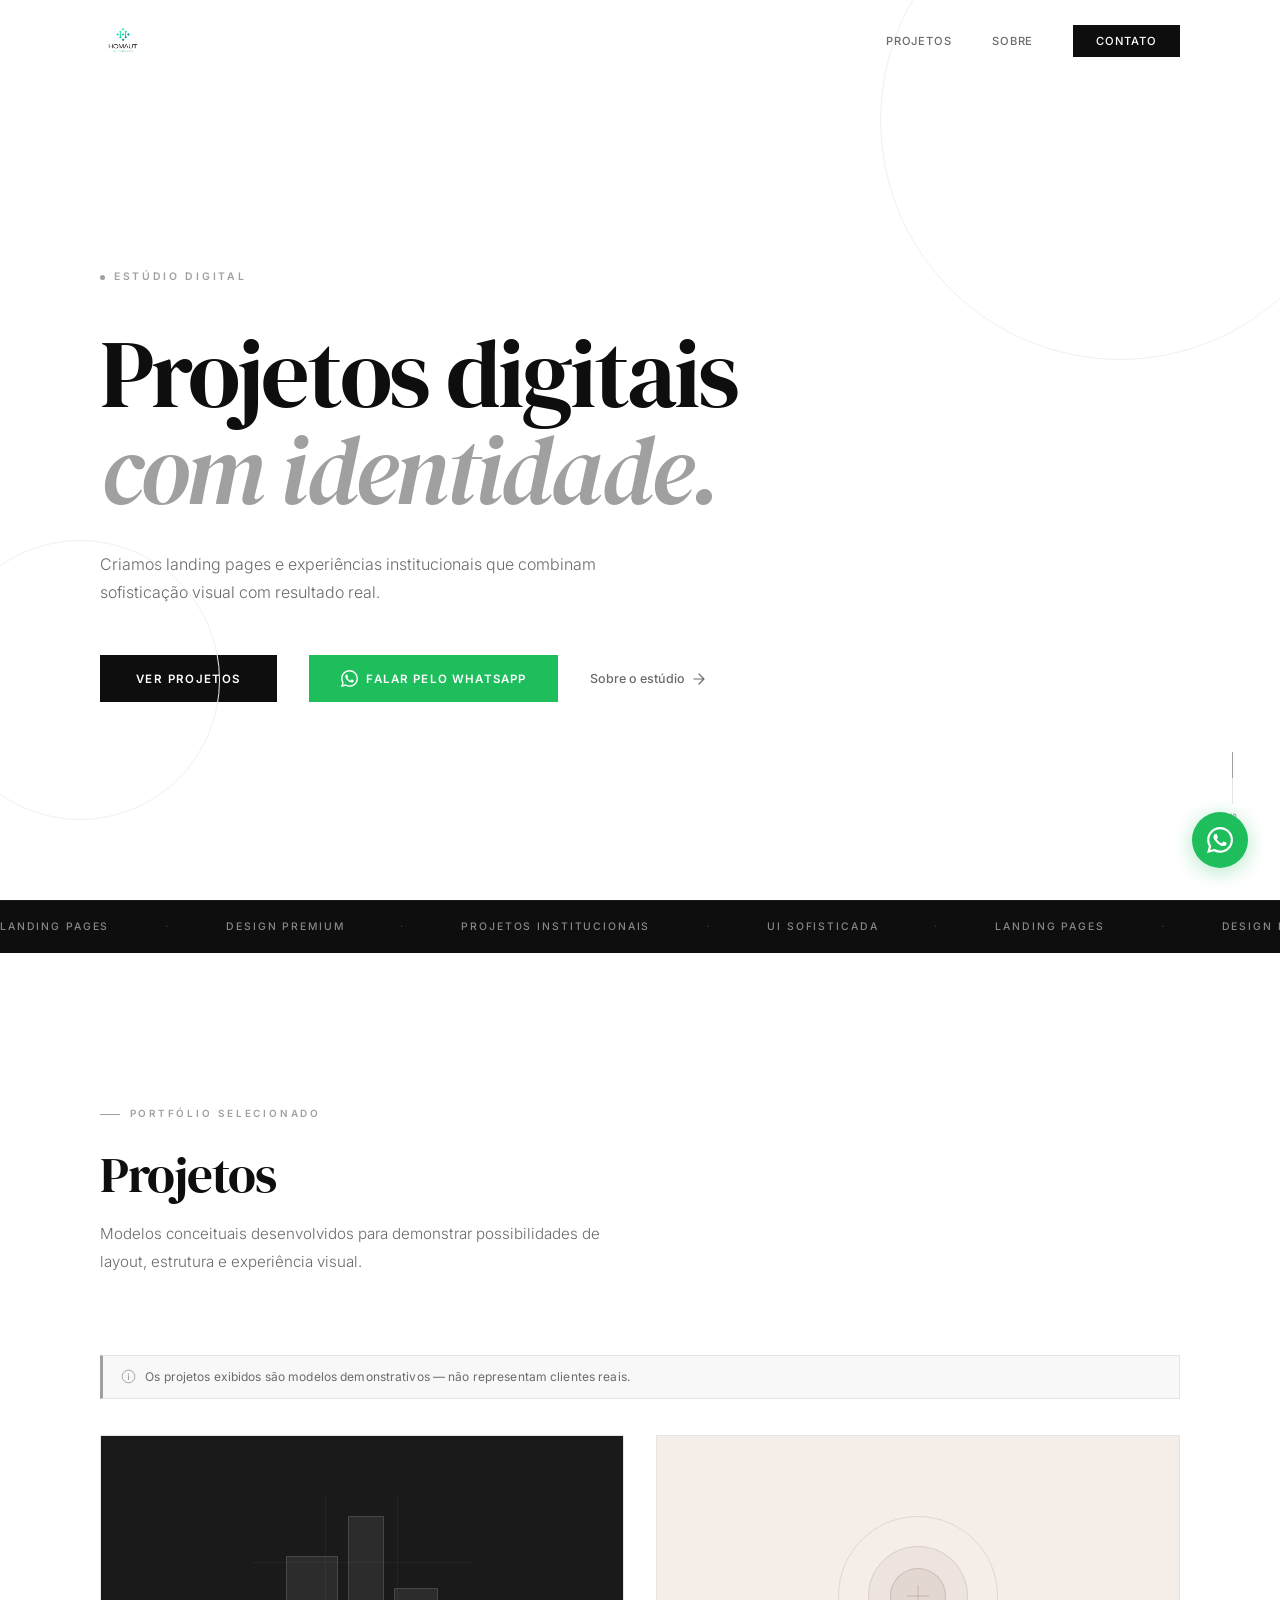
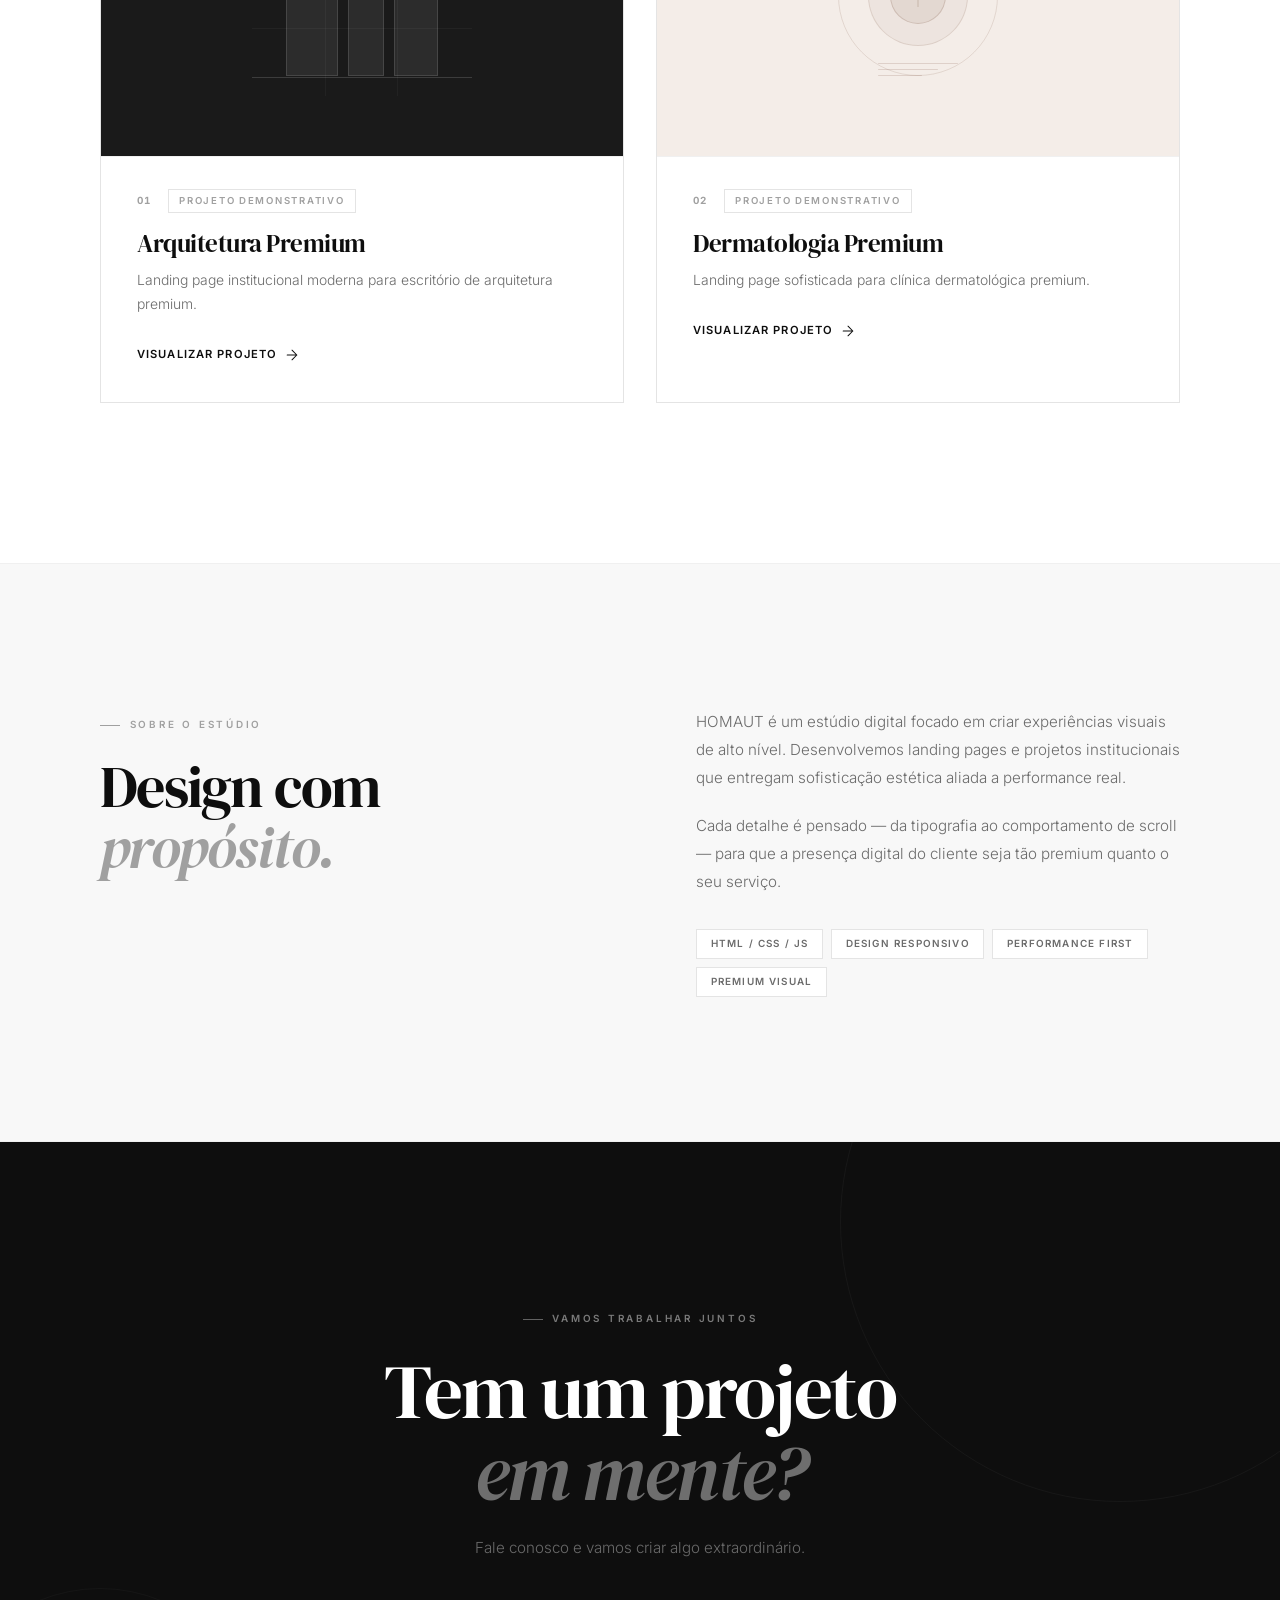
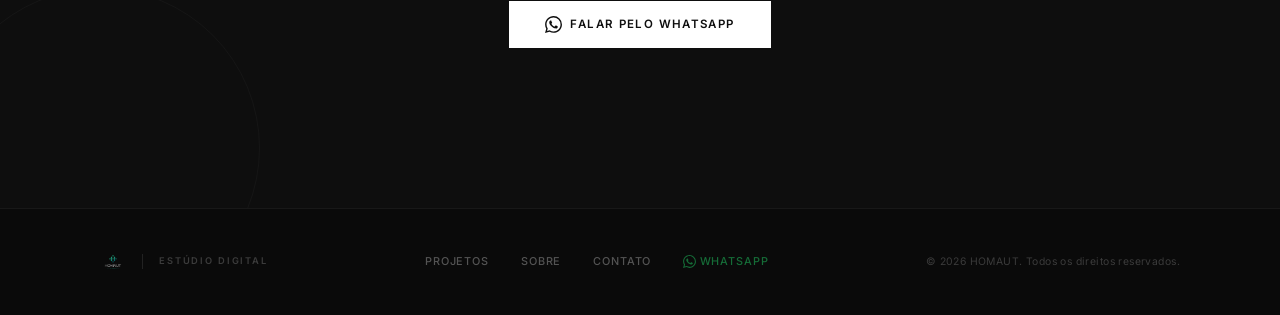
==== commit 6e2a1c61: "refina homepage homaut" ====
--- a/index.html
+++ b/index.html
@@ -1,630 +1,289 @@
 <!DOCTYPE html>
 <html lang="pt-BR">
 <head>
-    <meta charset="UTF-8">
-    <meta name="viewport" content="width=device-width, initial-scale=1.0, viewport-fit=cover">
-    <meta name="description" content="Norvexa Studio — Estúdio de arquitetura premium especializado em projetos residenciais e comerciais únicos.">
-    <meta name="theme-color" content="#0C0C0B">
-    <title>Norvexa Studio — Espaços que Inspiram</title>
-    <link rel="preconnect" href="https://fonts.googleapis.com">
-    <link rel="preconnect" href="https://fonts.gstatic.com" crossorigin>
-    <link href="https://fonts.googleapis.com/css2?family=Cormorant+Garamond:ital,wght@0,300;0,400;0,500;0,600;1,300;1,400;1,500&family=Inter:wght@300;400;500;600&display=swap" rel="stylesheet">
-    <link rel="stylesheet" href="style.css">
+  <meta charset="UTF-8" />
+  <meta name="viewport" content="width=device-width, initial-scale=1.0" />
+  <meta name="description" content="HOMAUT — Estúdio digital especializado em landing pages e projetos institucionais premium." />
+  <title>HOMAUT — Portfólio Digital</title>
+  <link rel="preconnect" href="https://fonts.googleapis.com" />
+  <link rel="preconnect" href="https://fonts.gstatic.com" crossorigin />
+  <link href="https://fonts.googleapis.com/css2?family=DM+Serif+Display:ital@0;1&family=Inter:wght@300;400;500;600&display=swap" rel="stylesheet" />
+  <link rel="stylesheet" href="style.css" />
 </head>
 <body>
 
-    <!-- NAVIGATION -->
-    <nav class="nav" id="nav">
-        <div class="nav__container">
-            <a href="#hero" class="nav__logo">
-                <span class="nav__logo-mark">Norvexa</span>
-                <span class="nav__logo-sub">Studio</span>
-            </a>
-            <ul class="nav__menu" id="navMenu">
-                <li><a href="#sobre" class="nav__link">Sobre</a></li>
-                <li><a href="#projetos" class="nav__link">Projetos</a></li>
-                <li><a href="#diferenciais" class="nav__link">Diferenciais</a></li>
-                <li><a href="#processo" class="nav__link">Processo</a></li>
-                <li><a href="#depoimentos" class="nav__link">Depoimentos</a></li>
-                <li><a href="#contato" class="nav__link nav__link--cta">Fale Conosco</a></li>
-            </ul>
-            <button class="nav__hamburger" id="hamburger" aria-label="Abrir menu">
-                <span></span>
-                <span></span>
-                <span></span>
-            </button>
+  <!-- NAVBAR -->
+  <nav class="nav" id="nav">
+    <div class="nav-inner">
+      <a href="#" class="nav-logo" aria-label="HOMAUT — início">
+        <img src="./assets/logo-homaut-dark.png" alt="HOMAUT" class="nav-logo-img" />
+      </a>
+      <ul class="nav-links" id="navLinks">
+        <li><a href="#projetos" class="nav-link">Projetos</a></li>
+        <li><a href="#sobre" class="nav-link">Sobre</a></li>
+        <li><a href="#contato" class="nav-link nav-link-cta">Contato</a></li>
+      </ul>
+      <button class="nav-toggle" id="navToggle" aria-label="Abrir menu" aria-expanded="false">
+        <span class="bar"></span>
+        <span class="bar"></span>
+      </button>
+    </div>
+  </nav>
+
+  <!-- HERO -->
+  <section class="hero" id="hero">
+    <div class="hero-inner">
+      <div class="hero-label reveal">
+        <span class="dot"></span>
+        <span>Estúdio Digital</span>
+      </div>
+      <h1 class="hero-title">
+        <span class="reveal line-1">Projetos digitais</span>
+        <em class="reveal line-2">com identidade.</em>
+      </h1>
+      <p class="hero-sub reveal">
+        Criamos landing pages e experiências institucionais que combinam<br class="br-desk" />
+        sofisticação visual com resultado real.
+      </p>
+      <div class="hero-cta reveal">
+        <a href="#projetos" class="btn-primary">Ver projetos</a>
+        <a href="https://wa.me/5579996018393?text=Ol%C3%A1%2C%20vim%20pelo%20site%20da%20HOMAUT%20e%20gostaria%20de%20falar%20sobre%20um%20projeto." class="btn-wa" target="_blank" rel="noopener noreferrer">
+          <svg width="17" height="17" viewBox="0 0 24 24" fill="currentColor" aria-hidden="true">
+            <path d="M17.472 14.382c-.297-.149-1.758-.867-2.03-.967-.273-.099-.471-.148-.67.15-.197.297-.767.966-.94 1.164-.173.199-.347.223-.644.075-.297-.15-1.255-.463-2.39-1.475-.883-.788-1.48-1.761-1.653-2.059-.173-.297-.018-.458.13-.606.134-.133.298-.347.446-.52.149-.174.198-.298.298-.497.099-.198.05-.371-.025-.52-.075-.149-.669-1.612-.916-2.207-.242-.579-.487-.5-.669-.51-.173-.008-.371-.01-.57-.01-.198 0-.52.074-.792.372-.272.297-1.04 1.016-1.04 2.479 0 1.462 1.065 2.875 1.213 3.074.149.198 2.096 3.2 5.077 4.487.709.306 1.262.489 1.694.625.712.227 1.36.195 1.871.118.571-.085 1.758-.719 2.006-1.413.248-.694.248-1.289.173-1.413-.074-.124-.272-.198-.57-.347m-5.421 7.403h-.004a9.87 9.87 0 01-5.031-1.378l-.361-.214-3.741.982.998-3.648-.235-.374a9.86 9.86 0 01-1.51-5.26c.001-5.45 4.436-9.884 9.888-9.884 2.64 0 5.122 1.03 6.988 2.898a9.825 9.825 0 012.893 6.994c-.003 5.45-4.437 9.884-9.885 9.884m8.413-18.297A11.815 11.815 0 0012.05 0C5.495 0 .16 5.335.157 11.892c0 2.096.547 4.142 1.588 5.945L.057 24l6.305-1.654a11.882 11.882 0 005.683 1.448h.005c6.554 0 11.89-5.335 11.893-11.893a11.821 11.821 0 00-3.48-8.413z"/>
+          </svg>
+          Falar pelo WhatsApp
+        </a>
+        <a href="#sobre" class="btn-text">
+          Sobre o estúdio
+          <svg width="14" height="14" viewBox="0 0 14 14" fill="none" aria-hidden="true">
+            <path d="M2 7h10M7 2l5 5-5 5" stroke="currentColor" stroke-width="1.2" stroke-linecap="round" stroke-linejoin="round"/>
+          </svg>
+        </a>
+      </div>
+    </div>
+    <div class="hero-scroll" aria-hidden="true">
+      <div class="scroll-track"><div class="scroll-thumb"></div></div>
+      <span>Scroll</span>
+    </div>
+  </section>
+
+  <!-- MARQUEE -->
+  <div class="marquee-strip" aria-hidden="true">
+    <div class="marquee-track">
+      <span>Landing Pages</span>
+      <span class="sep">·</span>
+      <span>Design Premium</span>
+      <span class="sep">·</span>
+      <span>Projetos Institucionais</span>
+      <span class="sep">·</span>
+      <span>UI Sofisticada</span>
+      <span class="sep">·</span>
+      <span>Landing Pages</span>
+      <span class="sep">·</span>
+      <span>Design Premium</span>
+      <span class="sep">·</span>
+      <span>Projetos Institucionais</span>
+      <span class="sep">·</span>
+      <span>UI Sofisticada</span>
+      <span class="sep">·</span>
+    </div>
+  </div>
+
+  <!-- PROJETOS -->
+  <section class="projects" id="projetos">
+    <div class="section-container">
+      <header class="section-header reveal">
+        <p class="eyebrow">Portfólio selecionado</p>
+        <h2 class="section-title">Projetos</h2>
+        <p class="section-desc">Modelos conceituais desenvolvidos para demonstrar possibilidades de layout, estrutura e experiência visual.</p>
+      </header>
+
+      <div class="projects-notice reveal">
+        <svg width="15" height="15" viewBox="0 0 20 20" fill="none" aria-hidden="true">
+          <circle cx="10" cy="10" r="8.5" stroke="currentColor" stroke-width="1.2"/>
+          <path d="M10 9v5M10 6.5v.5" stroke="currentColor" stroke-width="1.4" stroke-linecap="round"/>
+        </svg>
+        <span>Os projetos exibidos são modelos demonstrativos — não representam clientes reais.</span>
+      </div>
+
+      <div class="cards-grid">
+
+        <!-- Card 1: Arquitetura Premium -->
+        <article class="card reveal">
+          <a href="./arquitetura-premium/" class="card-link" target="_blank" rel="noopener noreferrer">
+            <div class="card-visual arq-visual">
+              <div class="card-visual-inner">
+                <!-- Geometric architectural illustration -->
+                <div class="arq-art">
+                  <div class="arq-building">
+                    <div class="arq-col col-1"></div>
+                    <div class="arq-col col-2"></div>
+                    <div class="arq-col col-3"></div>
+                  </div>
+                  <div class="arq-floor"></div>
+                  <div class="arq-grid">
+                    <div class="arq-line h"></div>
+                    <div class="arq-line h"></div>
+                    <div class="arq-line v"></div>
+                    <div class="arq-line v"></div>
+                  </div>
+                </div>
+              </div>
+              <div class="card-hover-layer">
+                <span class="hover-label">Visualizar projeto</span>
+                <svg class="hover-arrow" viewBox="0 0 24 24" fill="none" aria-hidden="true">
+                  <path d="M7 17L17 7M17 7H7M17 7v10" stroke="currentColor" stroke-width="1.5" stroke-linecap="round" stroke-linejoin="round"/>
+                </svg>
+              </div>
+            </div>
+            <div class="card-body">
+              <div class="card-meta">
+                <span class="card-num">01</span>
+                <span class="card-tag">Projeto demonstrativo</span>
+              </div>
+              <h3 class="card-title">Arquitetura Premium</h3>
+              <p class="card-desc">Landing page institucional moderna para escritório de arquitetura premium.</p>
+              <div class="card-action">
+                <span>Visualizar projeto</span>
+                <svg viewBox="0 0 20 20" fill="none" aria-hidden="true">
+                  <path d="M4 10h12M10 4l6 6-6 6" stroke="currentColor" stroke-width="1.3" stroke-linecap="round" stroke-linejoin="round"/>
+                </svg>
+              </div>
+            </div>
+          </a>
+        </article>
+
+        <!-- Card 2: Dermatologia Premium -->
+        <article class="card reveal">
+          <a href="./dermatologia-premium/" class="card-link" target="_blank" rel="noopener noreferrer">
+            <div class="card-visual derm-visual">
+              <div class="card-visual-inner">
+                <!-- Soft clinical illustration -->
+                <div class="derm-art">
+                  <div class="derm-circle c1"></div>
+                  <div class="derm-circle c2"></div>
+                  <div class="derm-circle c3"></div>
+                  <div class="derm-cross">
+                    <div class="derm-cross-h"></div>
+                    <div class="derm-cross-v"></div>
+                  </div>
+                  <div class="derm-lines">
+                    <div class="derm-line"></div>
+                    <div class="derm-line"></div>
+                    <div class="derm-line"></div>
+                  </div>
+                </div>
+              </div>
+              <div class="card-hover-layer">
+                <span class="hover-label">Visualizar projeto</span>
+                <svg class="hover-arrow" viewBox="0 0 24 24" fill="none" aria-hidden="true">
+                  <path d="M7 17L17 7M17 7H7M17 7v10" stroke="currentColor" stroke-width="1.5" stroke-linecap="round" stroke-linejoin="round"/>
+                </svg>
+              </div>
+            </div>
+            <div class="card-body">
+              <div class="card-meta">
+                <span class="card-num">02</span>
+                <span class="card-tag">Projeto demonstrativo</span>
+              </div>
+              <h3 class="card-title">Dermatologia Premium</h3>
+              <p class="card-desc">Landing page sofisticada para clínica dermatológica premium.</p>
+              <div class="card-action">
+                <span>Visualizar projeto</span>
+                <svg viewBox="0 0 20 20" fill="none" aria-hidden="true">
+                  <path d="M4 10h12M10 4l6 6-6 6" stroke="currentColor" stroke-width="1.3" stroke-linecap="round" stroke-linejoin="round"/>
+                </svg>
+              </div>
+            </div>
+          </a>
+        </article>
+
+      </div>
+    </div>
+  </section>
+
+  <!-- SOBRE -->
+  <section class="about" id="sobre">
+    <div class="section-container">
+      <div class="about-grid">
+        <div class="about-left reveal">
+          <p class="eyebrow">Sobre o estúdio</p>
+          <h2 class="about-title">Design com<br /><em>propósito.</em></h2>
         </div>
-    </nav>
-
-    <!-- ================================
-         HERO
-    ================================ -->
-    <section class="hero" id="hero">
-        <div class="hero__bg">
-            <img src="https://picsum.photos/seed/lumi-hero/1920/1080" alt="Projeto arquitetônico Norvexa Studio" class="hero__img">
+        <div class="about-right reveal">
+          <p class="about-text">
+            HOMAUT é um estúdio digital focado em criar experiências visuais de alto nível.
+            Desenvolvemos landing pages e projetos institucionais que entregam sofisticação
+            estética aliada a performance real.
+          </p>
+          <p class="about-text">
+            Cada detalhe é pensado — da tipografia ao comportamento de scroll — para
+            que a presença digital do cliente seja tão premium quanto o seu serviço.
+          </p>
+          <div class="about-tags">
+            <span class="tag">HTML / CSS / JS</span>
+            <span class="tag">Design Responsivo</span>
+            <span class="tag">Performance First</span>
+            <span class="tag">Premium Visual</span>
+          </div>
         </div>
-        <div class="hero__overlay"></div>
-
-        <div class="hero__content">
-            <div class="hero__label reveal">
-                <span class="hero__label-rule"></span>
-                <span class="hero__label-text">Estúdio de Arquitetura Premium</span>
-                <span class="hero__label-rule"></span>
-            </div>
-            <h1 class="hero__title">
-                <span class="hero__title-line reveal">Espaços</span>
-                <em class="hero__title-line reveal">que Inspiram.</em>
-            </h1>
-            <p class="hero__sub reveal">
-                Transformamos sonhos em projetos únicos que equilibram<br>
-                beleza, funcionalidade e a essência de cada cliente.
-            </p>
-            <div class="hero__cta reveal">
-                <a href="#projetos" class="btn btn--light">Ver Projetos</a>
-                <a href="#contato" class="btn btn--ghost">Fale Conosco</a>
-            </div>
+      </div>
+    </div>
+  </section>
+
+  <!-- CONTATO -->
+  <section class="contact" id="contato">
+    <div class="section-container">
+      <div class="contact-inner reveal">
+        <p class="eyebrow eyebrow-light">Vamos trabalhar juntos</p>
+        <h2 class="contact-title">Tem um projeto<br /><em>em mente?</em></h2>
+        <p class="contact-sub">Fale conosco e vamos criar algo extraordinário.</p>
+        <div class="contact-actions">
+          <a href="https://wa.me/5579996018393?text=Ol%C3%A1%2C%20vim%20pelo%20site%20da%20HOMAUT%20e%20gostaria%20de%20falar%20sobre%20um%20projeto." class="btn-primary btn-light" target="_blank" rel="noopener noreferrer">
+            <svg width="17" height="17" viewBox="0 0 24 24" fill="currentColor" aria-hidden="true">
+              <path d="M17.472 14.382c-.297-.149-1.758-.867-2.03-.967-.273-.099-.471-.148-.67.15-.197.297-.767.966-.94 1.164-.173.199-.347.223-.644.075-.297-.15-1.255-.463-2.39-1.475-.883-.788-1.48-1.761-1.653-2.059-.173-.297-.018-.458.13-.606.134-.133.298-.347.446-.52.149-.174.198-.298.298-.497.099-.198.05-.371-.025-.52-.075-.149-.669-1.612-.916-2.207-.242-.579-.487-.5-.669-.51-.173-.008-.371-.01-.57-.01-.198 0-.52.074-.792.372-.272.297-1.04 1.016-1.04 2.479 0 1.462 1.065 2.875 1.213 3.074.149.198 2.096 3.2 5.077 4.487.709.306 1.262.489 1.694.625.712.227 1.36.195 1.871.118.571-.085 1.758-.719 2.006-1.413.248-.694.248-1.289.173-1.413-.074-.124-.272-.198-.57-.347m-5.421 7.403h-.004a9.87 9.87 0 01-5.031-1.378l-.361-.214-3.741.982.998-3.648-.235-.374a9.86 9.86 0 01-1.51-5.26c.001-5.45 4.436-9.884 9.888-9.884 2.64 0 5.122 1.03 6.988 2.898a9.825 9.825 0 012.893 6.994c-.003 5.45-4.437 9.884-9.885 9.884m8.413-18.297A11.815 11.815 0 0012.05 0C5.495 0 .16 5.335.157 11.892c0 2.096.547 4.142 1.588 5.945L.057 24l6.305-1.654a11.882 11.882 0 005.683 1.448h.005c6.554 0 11.89-5.335 11.893-11.893a11.821 11.821 0 00-3.48-8.413z"/>
+            </svg>
+            Falar pelo WhatsApp
+          </a>
         </div>
-
-        <div class="hero__foot">
-            <span class="hero__foot-text">São Paulo, Brasil</span>
-            <a href="#sobre" class="hero__scroll" aria-label="Ir para próxima seção">
-                <span class="hero__scroll-bar"></span>
-            </a>
-            <span class="hero__foot-text">Est. 2012</span>
-        </div>
-    </section>
-
-    <!-- ================================
-         SOBRE
-    ================================ -->
-    <section class="sobre" id="sobre">
-        <div class="container">
-            <div class="sobre__grid">
-                <div class="sobre__image reveal">
-                    <img src="https://picsum.photos/seed/lumi-about/700/900" alt="Estúdio Norvexa Studio">
-                    <div class="sobre__badge">
-                        <span class="sobre__badge-number">12+</span>
-                        <span class="sobre__badge-label">Anos de<br>Experiência</span>
-                    </div>
-                </div>
-                <div class="sobre__content reveal">
-                    <p class="eyebrow">Sobre o Estúdio</p>
-                    <h2 class="heading-lg">Uma nova visão<br>de <em>arquitetura</em></h2>
-                    <p class="body-text">A Norvexa Studio nasceu da paixão por criar espaços que contam histórias. Há mais de uma década, transformamos ambientes em experiências únicas, unindo estética contemporânea, funcionalidade e a essência de cada cliente.</p>
-                    <p class="body-text">Nossa equipe multidisciplinar de arquitetos, designers e engenheiros trabalha de forma integrada para entregar projetos que superam expectativas — do conceito à entrega das chaves.</p>
-                    <div class="sobre__stats">
-                        <div class="stat">
-                            <span class="stat__number">180+</span>
-                            <span class="stat__label">Projetos</span>
-                        </div>
-                        <div class="stat">
-                            <span class="stat__number">98%</span>
-                            <span class="stat__label">Satisfação</span>
-                        </div>
-                        <div class="stat">
-                            <span class="stat__number">15</span>
-                            <span class="stat__label">Premiações</span>
-                        </div>
-                    </div>
-                    <a href="#contato" class="btn btn--primary">Iniciar Projeto</a>
-                </div>
-            </div>
-        </div>
-    </section>
-
-    <!-- ================================
-         PROJETOS
-    ================================ -->
-    <section class="projetos" id="projetos">
-        <div class="container">
-            <div class="section-header reveal">
-                <p class="eyebrow">Portfólio</p>
-                <h2 class="heading-lg">Nossos <em>Projetos</em></h2>
-                <p class="section-desc">Uma seleção dos nossos trabalhos mais significativos — cada um com sua história, identidade e propósito único.</p>
-            </div>
-            <div class="projetos__filters reveal">
-                <button class="filter active" data-filter="all">Todos</button>
-                <button class="filter" data-filter="residencial">Residencial</button>
-                <button class="filter" data-filter="comercial">Comercial</button>
-                <button class="filter" data-filter="interiores">Interiores</button>
-            </div>
-            <div class="projetos__grid">
-                <div class="projeto-card reveal" data-category="residencial">
-                    <div class="projeto-card__image">
-                        <img src="https://picsum.photos/seed/proj-1/800/600" alt="Casa Serenidade">
-                        <div class="projeto-card__overlay">
-                            <span class="projeto-card__cat">Residencial</span>
-                            <h3 class="projeto-card__title">Casa Serenidade</h3>
-                            <p class="projeto-card__local">São Paulo, SP</p>
-                        </div>
-                    </div>
-                </div>
-                <div class="projeto-card projeto-card--tall reveal" data-category="interiores">
-                    <div class="projeto-card__image">
-                        <img src="https://picsum.photos/seed/proj-2/800/1000" alt="Loft Nordic">
-                        <div class="projeto-card__overlay">
-                            <span class="projeto-card__cat">Interiores</span>
-                            <h3 class="projeto-card__title">Loft Nordic</h3>
-                            <p class="projeto-card__local">Rio de Janeiro, RJ</p>
-                        </div>
-                    </div>
-                </div>
-                <div class="projeto-card reveal" data-category="comercial">
-                    <div class="projeto-card__image">
-                        <img src="https://picsum.photos/seed/proj-3/800/600" alt="Escritório Horizon">
-                        <div class="projeto-card__overlay">
-                            <span class="projeto-card__cat">Comercial</span>
-                            <h3 class="projeto-card__title">Escritório Horizon</h3>
-                            <p class="projeto-card__local">Campinas, SP</p>
-                        </div>
-                    </div>
-                </div>
-                <div class="projeto-card reveal" data-category="residencial">
-                    <div class="projeto-card__image">
-                        <img src="https://picsum.photos/seed/proj-4/800/600" alt="Villa Serena">
-                        <div class="projeto-card__overlay">
-                            <span class="projeto-card__cat">Residencial</span>
-                            <h3 class="projeto-card__title">Villa Serena</h3>
-                            <p class="projeto-card__local">Florianópolis, SC</p>
-                        </div>
-                    </div>
-                </div>
-                <div class="projeto-card reveal" data-category="comercial">
-                    <div class="projeto-card__image">
-                        <img src="https://picsum.photos/seed/proj-5/800/600" alt="Galeria Arte Moderna">
-                        <div class="projeto-card__overlay">
-                            <span class="projeto-card__cat">Comercial</span>
-                            <h3 class="projeto-card__title">Galeria Arte Moderna</h3>
-                            <p class="projeto-card__local">Belo Horizonte, MG</p>
-                        </div>
-                    </div>
-                </div>
-                <div class="projeto-card reveal" data-category="interiores">
-                    <div class="projeto-card__image">
-                        <img src="https://picsum.photos/seed/proj-6/800/600" alt="Apartamento Zenith">
-                        <div class="projeto-card__overlay">
-                            <span class="projeto-card__cat">Interiores</span>
-                            <h3 class="projeto-card__title">Apartamento Zenith</h3>
-                            <p class="projeto-card__local">Curitiba, PR</p>
-                        </div>
-                    </div>
-                </div>
-            </div>
-        </div>
-    </section>
-
-    <!-- ================================
-         DIFERENCIAIS
-    ================================ -->
-    <section class="diferenciais" id="diferenciais">
-        <div class="container">
-            <div class="section-header reveal">
-                <p class="eyebrow">Por que nos escolher</p>
-                <h2 class="heading-lg">Nossos <em>Diferenciais</em></h2>
-            </div>
-            <div class="diferenciais__grid">
-                <div class="dif-card reveal">
-                    <div class="dif-card__icon">✦</div>
-                    <h3 class="dif-card__title">Design Exclusivo</h3>
-                    <p class="dif-card__text">Cada projeto é único, desenvolvido sob medida para refletir a personalidade e as necessidades específicas de cada cliente.</p>
-                </div>
-                <div class="dif-card reveal">
-                    <div class="dif-card__icon">◈</div>
-                    <h3 class="dif-card__title">Sustentabilidade</h3>
-                    <p class="dif-card__text">Integramos soluções bioclimáticas e materiais sustentáveis em todos os projetos, sem abrir mão do luxo e da sofisticação.</p>
-                </div>
-                <div class="dif-card reveal">
-                    <div class="dif-card__icon">⬡</div>
-                    <h3 class="dif-card__title">Gestão Completa</h3>
-                    <p class="dif-card__text">Acompanhamos todo o processo, do anteprojeto à entrega, garantindo qualidade, prazo e orçamento em cada etapa.</p>
-                </div>
-                <div class="dif-card reveal">
-                    <div class="dif-card__icon">◉</div>
-                    <h3 class="dif-card__title">Tecnologia BIM</h3>
-                    <p class="dif-card__text">Utilizamos modelagem 3D e BIM para visualização fiel do resultado final antes mesmo de iniciar a obra.</p>
-                </div>
-                <div class="dif-card reveal">
-                    <div class="dif-card__icon">✧</div>
-                    <h3 class="dif-card__title">Rede de Parceiros</h3>
-                    <p class="dif-card__text">Contamos com fornecedores e construtoras selecionados, garantindo os melhores materiais e execução com excelência.</p>
-                </div>
-                <div class="dif-card reveal">
-                    <div class="dif-card__icon">△</div>
-                    <h3 class="dif-card__title">Pós-Entrega</h3>
-                    <p class="dif-card__text">Nosso relacionamento vai além da entrega. Oferecemos suporte e consultoria mesmo após a conclusão do projeto.</p>
-                </div>
-            </div>
-        </div>
-    </section>
-
-    <!-- ================================
-         PROCESSO
-    ================================ -->
-    <section class="processo" id="processo">
-        <div class="container">
-            <div class="section-header reveal">
-                <p class="eyebrow">Como Trabalhamos</p>
-                <h2 class="heading-lg">Nosso <em>Processo</em></h2>
-                <p class="section-desc">Uma metodologia refinada que transforma sua visão em realidade com precisão e cuidado em cada etapa.</p>
-            </div>
-            <div class="processo__steps">
-                <div class="passo reveal">
-                    <div class="passo__num">01</div>
-                    <div class="passo__content">
-                        <h3 class="passo__title">Briefing & Imersão</h3>
-                        <p class="passo__text">Ouvimos profundamente seus sonhos, necessidades e estilo de vida. Visitamos o terreno ou imóvel e realizamos um diagnóstico completo do espaço e do contexto.</p>
-                    </div>
-                    <div class="passo__image">
-                        <img src="https://picsum.photos/seed/passo-1/600/400" alt="Briefing e imersão">
-                    </div>
-                </div>
-                <div class="passo passo--reverse reveal">
-                    <div class="passo__num">02</div>
-                    <div class="passo__content">
-                        <h3 class="passo__title">Conceito & Anteprojeto</h3>
-                        <p class="passo__text">Desenvolvemos o partido arquitetônico e apresentamos o conceito visual com plantas, cortes, fachadas e perspectivas 3D fotorrealistas.</p>
-                    </div>
-                    <div class="passo__image">
-                        <img src="https://picsum.photos/seed/passo-2/600/400" alt="Conceito e anteprojeto">
-                    </div>
-                </div>
-                <div class="passo reveal">
-                    <div class="passo__num">03</div>
-                    <div class="passo__content">
-                        <h3 class="passo__title">Projeto Executivo</h3>
-                        <p class="passo__text">Detalhamos toda a documentação técnica: projetos complementares, especificações de materiais, memoriais descritivos e caderno de acabamentos.</p>
-                    </div>
-                    <div class="passo__image">
-                        <img src="https://picsum.photos/seed/passo-3/600/400" alt="Projeto executivo">
-                    </div>
-                </div>
-                <div class="passo passo--reverse reveal">
-                    <div class="passo__num">04</div>
-                    <div class="passo__content">
-                        <h3 class="passo__title">Execução & Entrega</h3>
-                        <p class="passo__text">Acompanhamos a obra com visitas periódicas, garantindo a fiel execução do projeto e antecipando soluções para qualquer imprevisto.</p>
-                    </div>
-                    <div class="passo__image">
-                        <img src="https://picsum.photos/seed/passo-4/600/400" alt="Execução e entrega">
-                    </div>
-                </div>
-            </div>
-        </div>
-    </section>
-
-    <!-- ================================
-         DEPOIMENTOS
-    ================================ -->
-    <section class="depoimentos" id="depoimentos">
-        <div class="container">
-            <div class="section-header reveal">
-                <p class="eyebrow eyebrow--dim">O que dizem sobre nós</p>
-                <h2 class="heading-lg heading--light"><em>Depoimentos</em></h2>
-            </div>
-            <div class="depoimentos__wrap">
-                <div class="dep__track" id="depTrack">
-                    <div class="dep__slide">
-                        <div class="dep__stars">★★★★★</div>
-                        <blockquote class="dep__quote">"A Norvexa transformou completamente nossa casa. O resultado superou todas as expectativas — é exatamente o lar que sempre sonhamos. A atenção aos detalhes é impressionante."</blockquote>
-                        <div class="dep__author">
-                            <img src="https://picsum.photos/seed/dep-1/80/80" alt="Ana Ferreira" class="dep__avatar">
-                            <div>
-                                <span class="dep__name">Ana Ferreira</span>
-                                <span class="dep__role">Residência em São Paulo</span>
-                            </div>
-                        </div>
-                    </div>
-                    <div class="dep__slide">
-                        <div class="dep__stars">★★★★★</div>
-                        <blockquote class="dep__quote">"Profissionalismo e criatividade em cada etapa. A equipe Norvexa entendeu exatamente a identidade que queríamos para nosso escritório. Nossos clientes adoram o espaço!"</blockquote>
-                        <div class="dep__author">
-                            <img src="https://picsum.photos/seed/dep-2/80/80" alt="Carlos Mendes" class="dep__avatar">
-                            <div>
-                                <span class="dep__name">Carlos Mendes</span>
-                                <span class="dep__role">Escritório Corporativo, Campinas</span>
-                            </div>
-                        </div>
-                    </div>
-                    <div class="dep__slide">
-                        <div class="dep__stars">★★★★★</div>
-                        <blockquote class="dep__quote">"Desde o primeiro briefing até a entrega das chaves, a Norvexa foi impecável. Projeto entregue no prazo, dentro do orçamento e com qualidade excepcional. Recomendo a todos!"</blockquote>
-                        <div class="dep__author">
-                            <img src="https://picsum.photos/seed/dep-3/80/80" alt="Mariana Costa" class="dep__avatar">
-                            <div>
-                                <span class="dep__name">Mariana Costa</span>
-                                <span class="dep__role">Apartamento em Curitiba</span>
-                            </div>
-                        </div>
-                    </div>
-                    <div class="dep__slide">
-                        <div class="dep__stars">★★★★★</div>
-                        <blockquote class="dep__quote">"A visão da Norvexa é única. Conseguiram criar um espaço ao mesmo tempo minimalista e aconchegante — algo que eu achava impossível. Resultado simplesmente perfeito."</blockquote>
-                        <div class="dep__author">
-                            <img src="https://picsum.photos/seed/dep-4/80/80" alt="Roberto Lima" class="dep__avatar">
-                            <div>
-                                <span class="dep__name">Roberto Lima</span>
-                                <span class="dep__role">Casa em Florianópolis</span>
-                            </div>
-                        </div>
-                    </div>
-                </div>
-                <div class="dep__controls">
-                    <button class="dep__btn" id="depPrev" aria-label="Anterior">&#8592;</button>
-                    <div class="dep__dots" id="depDots"></div>
-                    <button class="dep__btn" id="depNext" aria-label="Próximo">&#8594;</button>
-                </div>
-            </div>
-        </div>
-    </section>
-
-    <!-- ================================
-         FAQ
-    ================================ -->
-    <section class="faq" id="faq">
-        <div class="container">
-            <div class="section-header reveal">
-                <p class="eyebrow">Dúvidas Frequentes</p>
-                <h2 class="heading-lg">FAQ</h2>
-            </div>
-            <div class="faq__list reveal">
-                <div class="faq-item">
-                    <button class="faq-item__q">
-                        Qual é o prazo médio de um projeto arquitetônico?
-                        <span class="faq-item__icon">+</span>
-                    </button>
-                    <div class="faq-item__a">
-                        <p>O prazo varia conforme a complexidade e o tipo do projeto. Projetos residenciais de médio porte levam em média 3 a 4 meses para o desenvolvimento completo do projeto executivo. A execução de obra tem duração própria, que estimamos após o levantamento do escopo.</p>
-                    </div>
-                </div>
-                <div class="faq-item">
-                    <button class="faq-item__q">
-                        Como funciona o processo de contratação?
-                        <span class="faq-item__icon">+</span>
-                    </button>
-                    <div class="faq-item__a">
-                        <p>Iniciamos com uma reunião de briefing sem custo para conhecer seu projeto. Após essa conversa, apresentamos uma proposta personalizada com escopo, cronograma e honorários. Aprovada a proposta, formalizamos o contrato e iniciamos o trabalho.</p>
-                    </div>
-                </div>
-                <div class="faq-item">
-                    <button class="faq-item__q">
-                        Vocês acompanham a execução da obra?
-                        <span class="faq-item__icon">+</span>
-                    </button>
-                    <div class="faq-item__a">
-                        <p>Sim! Oferecemos o serviço de assessoria de obras, com visitas periódicas ao canteiro para garantir que a execução esteja em conformidade com o projeto. Esse serviço pode ser contratado separadamente e adaptado às suas necessidades.</p>
-                    </div>
-                </div>
-                <div class="faq-item">
-                    <button class="faq-item__q">
-                        Vocês trabalham com projetos em todo o Brasil?
-                        <span class="faq-item__icon">+</span>
-                    </button>
-                    <div class="faq-item__a">
-                        <p>Sim, atendemos clientes em todo o Brasil. Para projetos em outras cidades, realizamos o briefing presencialmente ou por videoconferência, e as visitas à obra são programadas conforme o cronograma de cada projeto.</p>
-                    </div>
-                </div>
-                <div class="faq-item">
-                    <button class="faq-item__q">
-                        Quais tipos de projetos vocês desenvolvem?
-                        <span class="faq-item__icon">+</span>
-                    </button>
-                    <div class="faq-item__a">
-                        <p>Desenvolvemos projetos residenciais (casas, apartamentos, reformas), comerciais (escritórios, lojas, restaurantes, hotéis) e design de interiores. Cada projeto é tratado com a mesma dedicação e atenção aos detalhes, independente do porte.</p>
-                    </div>
-                </div>
-                <div class="faq-item">
-                    <button class="faq-item__q">
-                        Como é feita a apresentação do projeto?
-                        <span class="faq-item__icon">+</span>
-                    </button>
-                    <div class="faq-item__a">
-                        <p>Apresentamos em reuniões presenciais ou online, com plantas, cortes, elevações e renderizações 3D fotorrealistas. Utilizamos BIM e, quando aplicável, realidade virtual, para que você visualize o resultado com máxima fidelidade antes de iniciar a obra.</p>
-                    </div>
-                </div>
-            </div>
-        </div>
-    </section>
-
-    <!-- ================================
-         CTA WHATSAPP
-    ================================ -->
-    <section class="cta-wa">
-        <div class="container">
-            <div class="cta-wa__inner reveal">
-                <p class="eyebrow eyebrow--dim">Vamos conversar?</p>
-                <h2 class="heading-lg heading--light">Seu projeto começa<br>com uma <em>conversa</em></h2>
-                <p class="cta-wa__text">Entre em contato pelo WhatsApp e descubra como podemos transformar seu espaço em algo extraordinário.</p>
-                <a href="https://wa.me/5511999999999?text=Ol%C3%A1!%20Gostaria%20de%20conhecer%20mais%20sobre%20os%20projetos%20da%20Norvexa%20Studio." class="btn btn--whatsapp" target="_blank" rel="noopener noreferrer">
-                    <svg width="22" height="22" viewBox="0 0 24 24" fill="currentColor" aria-hidden="true">
-                        <path d="M17.472 14.382c-.297-.149-1.758-.867-2.03-.967-.273-.099-.471-.148-.67.15-.197.297-.767.966-.94 1.164-.173.199-.347.223-.644.075-.297-.15-1.255-.463-2.39-1.475-.883-.788-1.48-1.761-1.653-2.059-.173-.297-.018-.458.13-.606.134-.133.298-.347.446-.52.149-.174.198-.298.298-.497.099-.198.05-.371-.025-.52-.075-.149-.669-1.612-.916-2.207-.242-.579-.487-.5-.669-.51-.173-.008-.371-.01-.57-.01-.198 0-.52.074-.792.372-.272.297-1.04 1.016-1.04 2.479 0 1.462 1.065 2.875 1.213 3.074.149.198 2.096 3.2 5.077 4.487.709.306 1.262.489 1.694.625.712.227 1.36.195 1.871.118.571-.085 1.758-.719 2.006-1.413.248-.694.248-1.289.173-1.413-.074-.124-.272-.198-.57-.347m-5.421 7.403h-.004a9.87 9.87 0 01-5.031-1.378l-.361-.214-3.741.982.998-3.648-.235-.374a9.86 9.86 0 01-1.51-5.26c.001-5.45 4.436-9.884 9.888-9.884 2.64 0 5.122 1.03 6.988 2.898a9.825 9.825 0 012.893 6.994c-.003 5.45-4.437 9.884-9.885 9.884m8.413-18.297A11.815 11.815 0 0012.05 0C5.495 0 .16 5.335.157 11.892c0 2.096.547 4.142 1.588 5.945L.057 24l6.305-1.654a11.882 11.882 0 005.683 1.448h.005c6.554 0 11.89-5.335 11.893-11.893a11.821 11.821 0 00-3.48-8.413z"/>
-                    </svg>
-                    Falar pelo WhatsApp
-                </a>
-            </div>
-        </div>
-    </section>
-
-    <!-- ================================
-         CONTATO
-    ================================ -->
-    <section class="contato" id="contato">
-        <div class="container">
-            <div class="section-header reveal">
-                <p class="eyebrow">Fale Conosco</p>
-                <h2 class="heading-lg">Entre em <em>Contato</em></h2>
-            </div>
-            <div class="contato__grid">
-                <div class="contato__form-wrap reveal">
-                    <form class="contato__form" id="contatoForm" novalidate>
-                        <div class="form-row">
-                            <div class="form-group">
-                                <label class="form-label" for="nome">Nome completo</label>
-                                <input id="nome" type="text" class="form-input" placeholder="Seu nome" required>
-                            </div>
-                            <div class="form-group">
-                                <label class="form-label" for="email">E-mail</label>
-                                <input id="email" type="email" class="form-input" placeholder="seu@email.com" required>
-                            </div>
-                        </div>
-                        <div class="form-row">
-                            <div class="form-group">
-                                <label class="form-label" for="tel">Telefone</label>
-                                <input id="tel" type="tel" class="form-input" placeholder="(11) 99999-9999">
-                            </div>
-                            <div class="form-group">
-                                <label class="form-label" for="tipo">Tipo de Projeto</label>
-                                <select id="tipo" class="form-input form-select">
-                                    <option value="">Selecione...</option>
-                                    <option>Residencial</option>
-                                    <option>Comercial</option>
-                                    <option>Interiores</option>
-                                    <option>Reforma</option>
-                                    <option>Outro</option>
-                                </select>
-                            </div>
-                        </div>
-                        <div class="form-group">
-                            <label class="form-label" for="msg">Mensagem</label>
-                            <textarea id="msg" class="form-input form-textarea" placeholder="Conte-nos sobre seu projeto, área aproximada, prazo desejado..." rows="5"></textarea>
-                        </div>
-                        <button type="submit" class="btn btn--primary btn--full">Enviar Mensagem</button>
-                        <div class="form-success" id="formSuccess" role="alert">
-                            Mensagem enviada com sucesso! Em breve entraremos em contato.
-                        </div>
-                    </form>
-                </div>
-                <div class="contato__info reveal">
-                    <div class="contato__info-list">
-                        <div class="contato__info-item">
-                            <span class="contato__info-icon" aria-hidden="true">📍</span>
-                            <div>
-                                <span class="contato__info-label">Endereço</span>
-                                <span class="contato__info-value">Rua Oscar Freire, 1200<br>Jardins, São Paulo — SP</span>
-                            </div>
-                        </div>
-                        <div class="contato__info-item">
-                            <span class="contato__info-icon" aria-hidden="true">📞</span>
-                            <div>
-                                <span class="contato__info-label">Telefone</span>
-                                <span class="contato__info-value">(11) 99999-9999</span>
-                            </div>
-                        </div>
-                        <div class="contato__info-item">
-                            <span class="contato__info-icon" aria-hidden="true">✉️</span>
-                            <div>
-                                <span class="contato__info-label">E-mail</span>
-                                <span class="contato__info-value">contato@norvexastudio.com.br</span>
-                            </div>
-                        </div>
-                        <div class="contato__info-item">
-                            <span class="contato__info-icon" aria-hidden="true">⏰</span>
-                            <div>
-                                <span class="contato__info-label">Atendimento</span>
-                                <span class="contato__info-value">Seg–Sex: 9h às 18h<br>Sáb: 9h às 13h</span>
-                            </div>
-                        </div>
-                    </div>
-                    <div class="contato__map">
-                        <iframe
-                            src="https://www.openstreetmap.org/export/embed.html?bbox=-46.680%2C-23.565%2C-46.650%2C-23.545&layer=mapnik&marker=-23.556%2C-46.662"
-                            width="100%" height="240"
-                            style="border:0;"
-                            loading="lazy"
-                            title="Localização Norvexa Studio — Jardins, São Paulo">
-                        </iframe>
-                    </div>
-                    <div class="contato__social">
-                        <a href="#" class="social-link">Instagram</a>
-                        <a href="#" class="social-link">Pinterest</a>
-                        <a href="#" class="social-link">LinkedIn</a>
-                    </div>
-                </div>
-            </div>
-        </div>
-    </section>
-
-    <!-- ================================
-         FOOTER
-    ================================ -->
-    <footer class="footer">
-        <div class="container">
-            <div class="footer__grid">
-                <div class="footer__brand">
-                    <a href="#hero" class="footer__logo">
-                        <span class="footer__logo-mark">Norvexa</span>
-                        <span class="footer__logo-sub">Studio</span>
-                    </a>
-                    <p class="footer__tagline">Espaços que inspiram.<br>Projetos que transformam.</p>
-                    <div class="footer__social">
-                        <a href="#" class="footer__social-link" aria-label="Instagram">
-                            <svg width="17" height="17" viewBox="0 0 24 24" fill="none" stroke="currentColor" stroke-width="1.5" stroke-linecap="round" stroke-linejoin="round">
-                                <rect x="2" y="2" width="20" height="20" rx="5"/>
-                                <circle cx="12" cy="12" r="4"/>
-                                <circle cx="17.5" cy="6.5" r=".5" fill="currentColor" stroke="none"/>
-                            </svg>
-                        </a>
-                        <a href="#" class="footer__social-link" aria-label="Pinterest">
-                            <svg width="17" height="17" viewBox="0 0 24 24" fill="currentColor">
-                                <path d="M12 0C5.373 0 0 5.372 0 12c0 5.084 3.163 9.426 7.627 11.174-.105-.949-.2-2.405.042-3.441.218-.937 1.407-5.965 1.407-5.965s-.359-.719-.359-1.782c0-1.668.967-2.914 2.171-2.914 1.023 0 1.518.769 1.518 1.69 0 1.029-.655 2.568-.994 3.995-.283 1.194.599 2.169 1.777 2.169 2.133 0 3.772-2.249 3.772-5.495 0-2.873-2.064-4.882-5.012-4.882-3.414 0-5.418 2.561-5.418 5.207 0 1.031.397 2.138.893 2.738a.36.36 0 0 1 .083.345l-.333 1.36c-.053.22-.174.267-.402.161-1.499-.698-2.436-2.889-2.436-4.649 0-3.785 2.75-7.262 7.929-7.262 4.163 0 7.398 2.967 7.398 6.931 0 4.136-2.607 7.464-6.227 7.464-1.216 0-2.359-.632-2.75-1.378l-.748 2.853c-.271 1.043-1.002 2.35-1.492 3.146C9.57 23.812 10.763 24 12 24c6.627 0 12-5.373 12-12S18.627 0 12 0z"/>
-                            </svg>
-                        </a>
-                        <a href="#" class="footer__social-link" aria-label="LinkedIn">
-                            <svg width="17" height="17" viewBox="0 0 24 24" fill="none" stroke="currentColor" stroke-width="1.5" stroke-linecap="round" stroke-linejoin="round">
-                                <path d="M16 8a6 6 0 0 1 6 6v7h-4v-7a2 2 0 0 0-2-2 2 2 0 0 0-2 2v7h-4v-7a6 6 0 0 1 6-6z"/>
-                                <rect x="2" y="9" width="4" height="12"/>
-                                <circle cx="4" cy="4" r="2"/>
-                            </svg>
-                        </a>
-                    </div>
-                </div>
-                <div class="footer__links">
-                    <h4 class="footer__col-title">Menu</h4>
-                    <ul>
-                        <li><a href="#sobre">Sobre o Estúdio</a></li>
-                        <li><a href="#projetos">Projetos</a></li>
-                        <li><a href="#diferenciais">Diferenciais</a></li>
-                        <li><a href="#processo">Processo de Trabalho</a></li>
-                        <li><a href="#contato">Contato</a></li>
-                    </ul>
-                </div>
-                <div class="footer__links">
-                    <h4 class="footer__col-title">Serviços</h4>
-                    <ul>
-                        <li><a href="#">Projeto Residencial</a></li>
-                        <li><a href="#">Projeto Comercial</a></li>
-                        <li><a href="#">Design de Interiores</a></li>
-                        <li><a href="#">Gerenciamento de Obra</a></li>
-                        <li><a href="#">Consultoria</a></li>
-                    </ul>
-                </div>
-                <div class="footer__newsletter">
-                    <h4 class="footer__col-title">Newsletter</h4>
-                    <p>Receba inspirações e novidades sobre arquitetura e design.</p>
-                    <form class="footer__nl-form" onsubmit="return false;">
-                        <input type="email" placeholder="Seu e-mail" class="footer__nl-input" aria-label="E-mail para newsletter">
-                        <button type="submit" class="footer__nl-btn" aria-label="Inscrever">&#8594;</button>
-                    </form>
-                </div>
-            </div>
-            <div class="footer__bottom">
-                <p>© 2024 Norvexa Studio. Todos os direitos reservados.</p>
-                <p>CAU/SP nº A00000-0 · Desenvolvido com ♥</p>
-            </div>
-        </div>
-    </footer>
-
-    <!-- BOTÃO FLUTUANTE WHATSAPP -->
-    <a href="https://wa.me/5511999999999?text=Ol%C3%A1!%20Gostaria%20de%20conhecer%20mais%20sobre%20os%20projetos%20da%20Norvexa%20Studio."
-       class="wa-float"
-       target="_blank"
-       rel="noopener noreferrer"
-       aria-label="Falar pelo WhatsApp">
-        <svg width="28" height="28" viewBox="0 0 24 24" fill="currentColor" aria-hidden="true">
+      </div>
+    </div>
+  </section>
+
+  <!-- FOOTER -->
+  <footer class="footer">
+    <div class="footer-inner">
+      <div class="footer-brand">
+        <img src="./assets/logo-homaut-light.png" alt="HOMAUT" class="footer-logo" />
+        <span class="footer-tag">Estúdio Digital</span>
+      </div>
+      <nav class="footer-nav" aria-label="Navegação do rodapé">
+        <a href="#projetos" class="footer-link">Projetos</a>
+        <a href="#sobre" class="footer-link">Sobre</a>
+        <a href="#contato" class="footer-link">Contato</a>
+        <a href="https://wa.me/5579996018393?text=Ol%C3%A1%2C%20vim%20pelo%20site%20da%20HOMAUT%20e%20gostaria%20de%20falar%20sobre%20um%20projeto." class="footer-link footer-wa-link" target="_blank" rel="noopener noreferrer">
+          <svg width="13" height="13" viewBox="0 0 24 24" fill="currentColor" aria-hidden="true" style="display:inline-block;vertical-align:middle;margin-right:0.3em">
             <path d="M17.472 14.382c-.297-.149-1.758-.867-2.03-.967-.273-.099-.471-.148-.67.15-.197.297-.767.966-.94 1.164-.173.199-.347.223-.644.075-.297-.15-1.255-.463-2.39-1.475-.883-.788-1.48-1.761-1.653-2.059-.173-.297-.018-.458.13-.606.134-.133.298-.347.446-.52.149-.174.198-.298.298-.497.099-.198.05-.371-.025-.52-.075-.149-.669-1.612-.916-2.207-.242-.579-.487-.5-.669-.51-.173-.008-.371-.01-.57-.01-.198 0-.52.074-.792.372-.272.297-1.04 1.016-1.04 2.479 0 1.462 1.065 2.875 1.213 3.074.149.198 2.096 3.2 5.077 4.487.709.306 1.262.489 1.694.625.712.227 1.36.195 1.871.118.571-.085 1.758-.719 2.006-1.413.248-.694.248-1.289.173-1.413-.074-.124-.272-.198-.57-.347m-5.421 7.403h-.004a9.87 9.87 0 01-5.031-1.378l-.361-.214-3.741.982.998-3.648-.235-.374a9.86 9.86 0 01-1.51-5.26c.001-5.45 4.436-9.884 9.888-9.884 2.64 0 5.122 1.03 6.988 2.898a9.825 9.825 0 012.893 6.994c-.003 5.45-4.437 9.884-9.885 9.884m8.413-18.297A11.815 11.815 0 0012.05 0C5.495 0 .16 5.335.157 11.892c0 2.096.547 4.142 1.588 5.945L.057 24l6.305-1.654a11.882 11.882 0 005.683 1.448h.005c6.554 0 11.89-5.335 11.893-11.893a11.821 11.821 0 00-3.48-8.413z"/>
-        </svg>
-        <span class="wa-float__tip">Falar pelo WhatsApp</span>
-    </a>
-
-    <script src="script.js"></script>
+          </svg>
+          WhatsApp
+        </a>
+      </nav>
+      <p class="footer-copy">© 2026 HOMAUT. Todos os direitos reservados.</p>
+    </div>
+  </footer>
+
+  <!-- BOTÃO FLUTUANTE WHATSAPP -->
+  <a href="https://wa.me/5579996018393?text=Ol%C3%A1%2C%20vim%20pelo%20site%20da%20HOMAUT%20e%20gostaria%20de%20falar%20sobre%20um%20projeto."
+     class="wa-float"
+     target="_blank"
+     rel="noopener noreferrer"
+     aria-label="Falar pelo WhatsApp">
+    <svg width="26" height="26" viewBox="0 0 24 24" fill="currentColor" aria-hidden="true">
+      <path d="M17.472 14.382c-.297-.149-1.758-.867-2.03-.967-.273-.099-.471-.148-.67.15-.197.297-.767.966-.94 1.164-.173.199-.347.223-.644.075-.297-.15-1.255-.463-2.39-1.475-.883-.788-1.48-1.761-1.653-2.059-.173-.297-.018-.458.13-.606.134-.133.298-.347.446-.52.149-.174.198-.298.298-.497.099-.198.05-.371-.025-.52-.075-.149-.669-1.612-.916-2.207-.242-.579-.487-.5-.669-.51-.173-.008-.371-.01-.57-.01-.198 0-.52.074-.792.372-.272.297-1.04 1.016-1.04 2.479 0 1.462 1.065 2.875 1.213 3.074.149.198 2.096 3.2 5.077 4.487.709.306 1.262.489 1.694.625.712.227 1.36.195 1.871.118.571-.085 1.758-.719 2.006-1.413.248-.694.248-1.289.173-1.413-.074-.124-.272-.198-.57-.347m-5.421 7.403h-.004a9.87 9.87 0 01-5.031-1.378l-.361-.214-3.741.982.998-3.648-.235-.374a9.86 9.86 0 01-1.51-5.26c.001-5.45 4.436-9.884 9.888-9.884 2.64 0 5.122 1.03 6.988 2.898a9.825 9.825 0 012.893 6.994c-.003 5.45-4.437 9.884-9.885 9.884m8.413-18.297A11.815 11.815 0 0012.05 0C5.495 0 .16 5.335.157 11.892c0 2.096.547 4.142 1.588 5.945L.057 24l6.305-1.654a11.882 11.882 0 005.683 1.448h.005c6.554 0 11.89-5.335 11.893-11.893a11.821 11.821 0 00-3.48-8.413z"/>
+    </svg>
+    <span class="wa-float-tip">Falar pelo WhatsApp</span>
+  </a>
+
+  <script src="script.js"></script>
 </body>
 </html>
--- a/style.css
+++ b/style.css
@@ -1,1580 +1,1099 @@
-/* ============================================================
-   RESET
-   ============================================================ */
-*, *::before, *::after { box-sizing: border-box; margin: 0; padding: 0; }
-html { scroll-behavior: smooth; }
+/* ================================================================
+   HOMAUT — style.css
+   Palette: white · near-black · light gray · subtle accents
+   ================================================================ */
+
+/* ----------------------------------------------------------------
+   RESET & BASE
+   ---------------------------------------------------------------- */
+*, *::before, *::after {
+  box-sizing: border-box;
+  margin: 0;
+  padding: 0;
+}
+
+html {
+  scroll-behavior: smooth;
+  -webkit-text-size-adjust: 100%;
+}
+
 body {
-    font-family: 'Inter', sans-serif;
+  font-family: 'Inter', -apple-system, BlinkMacSystemFont, sans-serif;
+  background-color: #fff;
+  color: #111;
+  line-height: 1.6;
+  overflow-x: hidden;
+  -webkit-font-smoothing: antialiased;
+  -moz-osx-font-smoothing: grayscale;
+}
+
+img  { display: block; max-width: 100%; height: auto; }
+a    { text-decoration: none; color: inherit; }
+ul   { list-style: none; }
+button { cursor: pointer; border: none; background: none; font-family: inherit; }
+
+/* ----------------------------------------------------------------
+   TOKENS
+   ---------------------------------------------------------------- */
+:root {
+  --white:    #ffffff;
+  --black:    #0e0e0e;
+  --gray-50:  #f8f8f8;
+  --gray-100: #f0f0f0;
+  --gray-200: #e4e4e4;
+  --gray-400: #a0a0a0;
+  --gray-600: #6b6b6b;
+  --gray-800: #333333;
+
+  --nav-h:    80px;
+  --max-w:    1160px;
+  --pad-x:    2.5rem;
+
+  --ease:      cubic-bezier(0.25, 0.46, 0.45, 0.94);
+  --ease-out:  cubic-bezier(0.0, 0.0, 0.2, 1.0);
+  --t:         0.4s var(--ease);
+  --t-fast:    0.22s var(--ease);
+}
+
+/* ----------------------------------------------------------------
+   LAYOUT
+   ---------------------------------------------------------------- */
+.section-container {
+  max-width: var(--max-w);
+  margin: 0 auto;
+  padding: 0 var(--pad-x);
+}
+
+/* ----------------------------------------------------------------
+   REVEAL ANIMATION
+   ---------------------------------------------------------------- */
+.reveal {
+  opacity: 0;
+  transform: translateY(24px);
+  transition: opacity 0.75s var(--ease-out), transform 0.75s var(--ease-out);
+}
+.reveal.visible {
+  opacity: 1;
+  transform: none;
+}
+
+/* ----------------------------------------------------------------
+   BUTTONS
+   ---------------------------------------------------------------- */
+.btn-primary {
+  display: inline-flex;
+  align-items: center;
+  gap: 0.5rem;
+  padding: 0.9rem 2.25rem;
+  background: var(--black);
+  color: var(--white);
+  font-size: 0.72rem;
+  font-weight: 600;
+  letter-spacing: 0.12em;
+  text-transform: uppercase;
+  transition: background var(--t), transform var(--t), box-shadow var(--t);
+  position: relative;
+  overflow: hidden;
+}
+.btn-primary::after {
+  content: '';
+  position: absolute;
+  inset: 0;
+  background: rgba(255,255,255,0.06);
+  opacity: 0;
+  transition: opacity var(--t-fast);
+}
+.btn-primary:hover::after { opacity: 1; }
+.btn-primary:hover {
+  transform: translateY(-1px);
+  box-shadow: 0 8px 28px rgba(0,0,0,0.18);
+}
+
+.btn-primary.btn-light {
+  background: var(--white);
+  color: var(--black);
+}
+.btn-primary.btn-light:hover {
+  box-shadow: 0 8px 28px rgba(255,255,255,0.18);
+}
+
+.btn-text {
+  display: inline-flex;
+  align-items: center;
+  gap: 0.45rem;
+  font-size: 0.78rem;
+  font-weight: 500;
+  color: var(--gray-600);
+  transition: color var(--t-fast), gap var(--t-fast);
+}
+.btn-text:hover {
+  color: var(--black);
+  gap: 0.7rem;
+}
+
+/* WhatsApp button */
+.btn-wa {
+  display: inline-flex;
+  align-items: center;
+  gap: 0.55rem;
+  padding: 0.9rem 2rem;
+  background: #1fbe5c;
+  color: var(--white);
+  font-size: 0.72rem;
+  font-weight: 600;
+  letter-spacing: 0.1em;
+  text-transform: uppercase;
+  transition: background var(--t), transform var(--t), box-shadow var(--t);
+}
+.btn-wa:hover {
+  background: #19a84f;
+  transform: translateY(-1px);
+  box-shadow: 0 8px 24px rgba(31,190,92,0.3);
+}
+
+/* ----------------------------------------------------------------
+   EYEBROW
+   ---------------------------------------------------------------- */
+.eyebrow {
+  display: inline-flex;
+  align-items: center;
+  gap: 0.6rem;
+  font-size: 0.62rem;
+  font-weight: 600;
+  letter-spacing: 0.28em;
+  text-transform: uppercase;
+  color: var(--gray-400);
+  margin-bottom: 1.5rem;
+}
+.eyebrow::before {
+  content: '';
+  display: block;
+  width: 20px;
+  height: 1px;
+  background: var(--gray-400);
+  flex-shrink: 0;
+}
+.eyebrow-light { color: rgba(255,255,255,0.45); }
+.eyebrow-light::before { background: rgba(255,255,255,0.35); }
+
+/* ================================================================
+   NAVIGATION
+   ================================================================ */
+.nav {
+  position: fixed;
+  inset: 0 0 auto;
+  z-index: 900;
+  height: var(--nav-h);
+  transition: background var(--t), box-shadow var(--t);
+}
+
+.nav.scrolled {
+  background: rgba(255,255,255,0.96);
+  backdrop-filter: blur(16px);
+  -webkit-backdrop-filter: blur(16px);
+  box-shadow: 0 1px 0 var(--gray-200);
+}
+
+.nav-inner {
+  max-width: var(--max-w);
+  margin: 0 auto;
+  padding: 0 var(--pad-x);
+  height: 100%;
+  display: flex;
+  align-items: center;
+  justify-content: space-between;
+}
+
+.nav-logo { display: flex; align-items: center; }
+.nav-logo-img {
+  height: 46px;
+  width: auto;
+  display: block;
+}
+
+.nav-links {
+  display: flex;
+  align-items: center;
+  gap: 2.5rem;
+}
+
+.nav-link {
+  font-size: 0.7rem;
+  font-weight: 500;
+  letter-spacing: 0.08em;
+  text-transform: uppercase;
+  color: var(--gray-600);
+  transition: color var(--t-fast);
+  position: relative;
+}
+.nav-link::after {
+  content: '';
+  position: absolute;
+  bottom: -3px;
+  left: 0;
+  width: 0;
+  height: 1px;
+  background: var(--black);
+  transition: width var(--t);
+}
+.nav-link:not(.nav-link-cta):hover { color: var(--black); }
+.nav-link:not(.nav-link-cta):hover::after { width: 100%; }
+
+.nav-link-cta {
+  padding: 0.55rem 1.4rem;
+  background: var(--black);
+  color: var(--white);
+  letter-spacing: 0.1em;
+  transition: background var(--t), transform var(--t-fast);
+}
+.nav-link-cta::after { display: none; }
+.nav-link-cta:hover { background: var(--gray-800); transform: translateY(-1px); }
+
+/* Mobile toggle */
+.nav-toggle {
+  display: none;
+  flex-direction: column;
+  gap: 6px;
+  width: 36px;
+  height: 36px;
+  align-items: center;
+  justify-content: center;
+}
+.bar {
+  display: block;
+  width: 22px;
+  height: 1.5px;
+  background: var(--black);
+  transition: transform var(--t), opacity var(--t-fast), width var(--t);
+  transform-origin: center;
+}
+.nav-toggle.open .bar:first-child { transform: translateY(3.75px) rotate(45deg); }
+.nav-toggle.open .bar:last-child  { transform: translateY(-3.75px) rotate(-45deg); }
+
+/* Mobile drawer */
+@media (max-width: 720px) {
+  .nav-toggle { display: flex; }
+
+  .nav-links {
+    position: fixed;
+    top: var(--nav-h);
+    left: 0;
+    right: 0;
+    flex-direction: column;
+    align-items: stretch;
+    gap: 0;
     background: var(--white);
-    color: var(--text);
-    line-height: 1.6;
-    overflow-x: hidden;
-    -webkit-font-smoothing: antialiased;
-    -moz-osx-font-smoothing: grayscale;
-}
-img { max-width: 100%; height: auto; display: block; }
-a   { text-decoration: none; color: inherit; }
-ul  { list-style: none; }
-button { cursor: pointer; border: none; background: none; font-family: inherit; }
-
-/* ============================================================
-   DESIGN TOKENS
-   Palette: 3 background surfaces + 1 accent + structured gray scale
-   ============================================================ */
-:root {
-    /* Surfaces */
-    --white:      #FFFFFF;
-    --off-white:  #F1EBE2;        /* warm off-white — alternate sections */
-    --dark:       #0C0C0B;        /* warm near-black */
-
-    /* Text */
-    --text:       #111110;        /* primary */
-    --text-2:     #56524E;        /* secondary */
-    --text-3:     #968E86;        /* tertiary / captions */
-
-    /* Accent — restrained bronze-gold */
-    --gold:       #A07648;
-    --gold-lt:    #BF9464;
-
-    /* Borders */
-    --line:       #E4DAD0;        /* default border */
-    --line-dark:  rgba(255,255,255,0.08); /* border on dark bg */
-
-    /* Shadows */
-    --shadow-sm:  0 1px 3px rgba(0,0,0,0.04), 0 4px 16px rgba(0,0,0,0.04);
-    --shadow-md:  0 4px 12px rgba(0,0,0,0.06), 0 16px 48px rgba(0,0,0,0.08);
-
-    /* Layout */
-    --nav-h:      88px;
-    --max-w:      1200px;
-    --pad:        2.5rem;
-
-    /* Animation */
-    --ease:       cubic-bezier(0.25, 0.46, 0.45, 0.94);
-    --ease-out:   cubic-bezier(0.0, 0.0, 0.2, 1.0);
-    --t-fast:     0.25s var(--ease);
-    --t:          0.45s var(--ease);
-    --t-slow:     0.65s var(--ease);
-}
-
-/* ============================================================
-   TYPOGRAPHY SCALE
-   ============================================================ */
-
-/* Section headings */
-.heading-lg {
-    font-family: 'Cormorant Garamond', serif;
-    font-size: clamp(2.8rem, 4.8vw, 4.5rem);
-    font-weight: 400;
-    line-height: 1.08;
-    letter-spacing: -0.03em;
-    color: var(--text);
-}
-.heading-lg em { font-style: italic; color: var(--gold); }
-.heading--light { color: #fff; }
-.heading--light em { color: rgba(255,255,255,0.68); }
-
-/* Overline / eyebrow */
-.eyebrow {
-    display: block;
-    font-size: 0.6rem;
-    font-weight: 600;
-    letter-spacing: 0.32em;
-    text-transform: uppercase;
-    color: var(--gold);
-    margin-bottom: 1.1rem;
-}
-.eyebrow--dim { color: rgba(255,255,255,0.4); }
-
-/* Section-header eyebrow gets flanking hairlines */
-.section-header .eyebrow {
+    border-bottom: 1px solid var(--gray-200);
+    padding: 0;
+    transform: translateY(-104%);
+    opacity: 0;
+    pointer-events: none;
+    transition: transform var(--t), opacity var(--t);
+    z-index: 899;
+  }
+  .nav-links.open {
+    transform: translateY(0);
+    opacity: 1;
+    pointer-events: auto;
+  }
+  .nav-links li { border-bottom: 1px solid var(--gray-100); }
+  .nav-links li:last-child { border: none; }
+  .nav-link {
     display: flex;
     align-items: center;
     justify-content: center;
-    gap: 1rem;
-    margin-bottom: 1.25rem;
-}
-.section-header .eyebrow::before,
-.section-header .eyebrow::after {
-    content: '';
-    flex: 0 0 24px;
-    height: 1px;
-    background: var(--gold);
-    opacity: 0.55;
-}
-
-/* Body copy */
-.body-text {
-    font-size: 1rem;
-    font-weight: 300;
-    color: var(--text-2);
-    line-height: 1.85;
-    margin-bottom: 1.25rem;
-}
-
-/* Section intro copy */
+    padding: 1.1rem 1.5rem;
+    width: 100%;
+    font-size: 0.75rem;
+  }
+  .nav-link::after { display: none; }
+  .nav-link-cta {
+    margin: 1rem 1.5rem 1.2rem;
+    justify-content: center;
+    width: auto;
+  }
+}
+
+/* ================================================================
+   HERO
+   ================================================================ */
+.hero {
+  min-height: 100vh;
+  min-height: 100svh;
+  display: flex;
+  align-items: center;
+  padding-top: var(--nav-h);
+  background: var(--white);
+  position: relative;
+  overflow: hidden;
+}
+
+/* Subtle background geometry */
+.hero::before {
+  content: '';
+  position: absolute;
+  top: -120px;
+  right: -80px;
+  width: 480px;
+  height: 480px;
+  border-radius: 50%;
+  border: 1px solid var(--gray-100);
+  pointer-events: none;
+}
+.hero::after {
+  content: '';
+  position: absolute;
+  bottom: 80px;
+  left: -60px;
+  width: 280px;
+  height: 280px;
+  border-radius: 50%;
+  border: 1px solid var(--gray-100);
+  pointer-events: none;
+}
+
+.hero-inner {
+  max-width: var(--max-w);
+  margin: 0 auto;
+  padding: 5rem var(--pad-x) 6rem;
+  width: 100%;
+}
+
+.hero-label {
+  display: inline-flex;
+  align-items: center;
+  gap: 0.55rem;
+  font-size: 0.65rem;
+  font-weight: 600;
+  letter-spacing: 0.26em;
+  text-transform: uppercase;
+  color: var(--gray-400);
+  margin-bottom: 2.5rem;
+}
+.hero-label .dot {
+  width: 5px;
+  height: 5px;
+  border-radius: 50%;
+  background: var(--gray-400);
+  display: block;
+  flex-shrink: 0;
+}
+
+.hero-title {
+  font-family: 'DM Serif Display', Georgia, serif;
+  font-size: clamp(3.2rem, 7.5vw, 7.5rem);
+  font-weight: 400;
+  line-height: 1.0;
+  letter-spacing: -0.03em;
+  color: var(--black);
+  margin-bottom: 2rem;
+}
+.hero-title em {
+  font-style: italic;
+  color: var(--gray-400);
+}
+.hero-title .line-1 { display: block; }
+.hero-title .line-2 { display: block; }
+
+.hero-title .line-1.reveal { transition-delay: 0.1s; }
+.hero-title .line-2.reveal { transition-delay: 0.2s; }
+.hero-sub.reveal           { transition-delay: 0.3s; }
+.hero-cta.reveal           { transition-delay: 0.42s; }
+
+.hero-sub {
+  font-size: 1rem;
+  font-weight: 300;
+  color: var(--gray-600);
+  line-height: 1.8;
+  max-width: 520px;
+  margin-bottom: 3rem;
+}
+
+.hero-cta {
+  display: flex;
+  align-items: center;
+  gap: 2rem;
+  flex-wrap: wrap;
+}
+
+/* Scroll indicator */
+.hero-scroll {
+  position: absolute;
+  bottom: 2.5rem;
+  right: var(--pad-x);
+  display: flex;
+  flex-direction: column;
+  align-items: center;
+  gap: 0.6rem;
+}
+.hero-scroll span {
+  font-size: 0.55rem;
+  font-weight: 600;
+  letter-spacing: 0.22em;
+  text-transform: uppercase;
+  color: var(--gray-400);
+  writing-mode: vertical-rl;
+}
+.scroll-track {
+  width: 1px;
+  height: 52px;
+  background: var(--gray-200);
+  position: relative;
+  overflow: hidden;
+}
+.scroll-thumb {
+  position: absolute;
+  top: 0;
+  left: 0;
+  width: 100%;
+  height: 50%;
+  background: var(--gray-400);
+  animation: scrollDrop 2.4s var(--ease) infinite;
+}
+@keyframes scrollDrop {
+  0%   { transform: translateY(-100%); opacity: 0; }
+  20%  { opacity: 1; }
+  80%  { opacity: 1; }
+  100% { transform: translateY(200%); opacity: 0; }
+}
+
+/* ================================================================
+   MARQUEE STRIP
+   ================================================================ */
+.marquee-strip {
+  background: var(--black);
+  overflow: hidden;
+  padding: 1.1rem 0;
+  border-top: 1px solid #1a1a1a;
+}
+.marquee-track {
+  display: flex;
+  gap: 3.5rem;
+  white-space: nowrap;
+  animation: marquee 28s linear infinite;
+  will-change: transform;
+}
+.marquee-track span {
+  font-size: 0.65rem;
+  font-weight: 500;
+  letter-spacing: 0.18em;
+  text-transform: uppercase;
+  color: rgba(255,255,255,0.5);
+  flex-shrink: 0;
+}
+.marquee-track .sep {
+  color: rgba(255,255,255,0.2);
+}
+@keyframes marquee {
+  from { transform: translateX(0); }
+  to   { transform: translateX(-50%); }
+}
+@media (prefers-reduced-motion: reduce) {
+  .marquee-track { animation: none; }
+}
+
+/* ================================================================
+   PROJECTS
+   ================================================================ */
+.projects {
+  padding: 9rem 0 10rem;
+  background: var(--white);
+}
+
+.section-header {
+  margin-bottom: 5rem;
+  max-width: 540px;
+}
+.section-title {
+  font-family: 'DM Serif Display', Georgia, serif;
+  font-size: clamp(2.4rem, 4vw, 3.5rem);
+  font-weight: 400;
+  letter-spacing: -0.025em;
+  line-height: 1.1;
+  color: var(--black);
+  margin-bottom: 1.1rem;
+}
 .section-desc {
-    font-size: 1.05rem;
-    font-weight: 300;
-    color: var(--text-2);
-    line-height: 1.8;
-    max-width: 500px;
-    margin: 0 auto;
-}
-
-/* ============================================================
-   LAYOUT UTILITIES
-   ============================================================ */
-.container {
-    max-width: var(--max-w);
-    margin: 0 auto;
-    padding: 0 var(--pad);
-}
-
-.section-header {
-    text-align: center;
-    margin-bottom: 5rem;
-}
-.section-header .heading-lg { margin-bottom: 1rem; }
-.section-header .section-desc { margin-top: 1.1rem; }
-
-/* ============================================================
-   BUTTONS
-   Slide-fill: gradient 2× wide, positioned right (base) → left (gold)
-   ============================================================ */
-.btn {
-    display: inline-flex;
-    align-items: center;
-    gap: 0.6rem;
-    padding: 1rem 2.5rem;
-    font-size: 0.65rem;
-    font-weight: 600;
-    letter-spacing: 0.2em;
-    text-transform: uppercase;
-    cursor: pointer;
-    border-radius: 0;
-    position: relative;
-    white-space: nowrap;
-    touch-action: manipulation;
-    -webkit-tap-highlight-color: transparent;
-    min-height: 48px;
-}
-
-/* Primary: dark → gold fill */
-.btn--primary {
-    background: linear-gradient(90deg, var(--gold) 50%, var(--text) 50%);
-    background-size: 202% 100%;
-    background-position: 100% 0;
-    color: #fff;
-    border: 1px solid var(--text);
-    transition: background-position 0.58s var(--ease), border-color 0.45s var(--ease), box-shadow var(--t);
-}
-.btn--primary:hover {
-    background-position: 0% 0;
-    border-color: var(--gold);
-    box-shadow: 0 8px 28px rgba(160, 118, 72, 0.22);
-}
-
-/* Light: white → gold (dark text readable on both) */
-.btn--light {
-    background: linear-gradient(90deg, var(--gold) 50%, #fff 50%);
-    background-size: 202% 100%;
-    background-position: 100% 0;
-    color: var(--text);
-    border: 1px solid rgba(255,255,255,0.22);
-    transition: background-position 0.58s var(--ease), border-color 0.45s var(--ease);
-}
-.btn--light:hover {
-    background-position: 0% 0;
-    border-color: var(--gold);
-}
-
-/* Ghost: transparent outline */
-.btn--ghost {
-    background: transparent;
-    color: #fff;
-    border: 1px solid rgba(255,255,255,0.32);
-    transition: background var(--t), border-color var(--t);
-}
-.btn--ghost:hover {
-    background: rgba(255,255,255,0.09);
-    border-color: rgba(255,255,255,0.65);
-}
-
-/* WhatsApp */
-.btn--whatsapp {
-    background: #25D366;
-    color: #fff;
-    border: 1px solid transparent;
-    padding: 1.1rem 2.75rem;
-    font-size: 0.8rem;
-    transition: background var(--t), box-shadow var(--t), transform var(--t);
-}
-.btn--whatsapp:hover {
-    background: #1CB954;
-    transform: translateY(-2px);
-    box-shadow: 0 12px 36px rgba(37,211,102,0.3);
-}
-
-.btn--full { width: 100%; justify-content: center; }
-
-/* ============================================================
-   REVEAL ANIMATION
-   ============================================================ */
-.reveal {
-    opacity: 0;
-    transform: translateY(28px);
-    transition: opacity 0.85s var(--ease-out), transform 0.85s var(--ease-out);
-}
-.reveal.visible { opacity: 1; transform: translateY(0); }
-
-/* ============================================================
-   NAVIGATION
-   ============================================================ */
-.nav {
-    position: fixed;
-    inset: 0 0 auto;
-    z-index: 1000;
-    height: var(--nav-h);
-    transition: background var(--t), box-shadow var(--t);
-}
-
-.nav.scrolled {
-    background: rgba(255, 255, 255, 0.97);
-    backdrop-filter: blur(20px);
-    -webkit-backdrop-filter: blur(20px);
-    box-shadow: 0 1px 0 var(--line);
-}
-
-.nav__container {
-    max-width: var(--max-w);
-    margin: 0 auto;
-    padding: 0 var(--pad);
-    height: 100%;
-    display: flex;
-    align-items: center;
-    justify-content: space-between;
-}
-
-.nav__logo { display: flex; align-items: baseline; gap: 0.45rem; }
-
-.nav__logo-mark {
-    font-family: 'Cormorant Garamond', serif;
-    font-size: 1.8rem;
-    font-weight: 500;
-    letter-spacing: -0.025em;
-    color: #fff;
-    transition: color var(--t);
-    line-height: 1;
-}
-.nav.scrolled .nav__logo-mark { color: var(--text); }
-
-.nav__logo-sub {
-    font-size: 0.56rem;
-    font-weight: 400;
-    letter-spacing: 0.24em;
-    text-transform: uppercase;
-    color: rgba(255,255,255,0.5);
-    transition: color var(--t);
-}
-.nav.scrolled .nav__logo-sub { color: var(--text-3); }
-
-.nav__menu { display: flex; align-items: center; gap: 2.75rem; }
-
-.nav__link {
-    font-size: 0.63rem;
-    font-weight: 500;
-    letter-spacing: 0.12em;
-    text-transform: uppercase;
-    color: rgba(255,255,255,0.75);
-    transition: color var(--t-fast);
-    position: relative;
-}
-.nav.scrolled .nav__link { color: var(--text-2); }
-
-.nav__link::after {
-    content: '';
-    position: absolute;
-    bottom: -4px;
-    left: 0;
-    width: 0;
-    height: 1px;
-    background: var(--gold);
-    transition: width var(--t);
-}
-.nav__link:not(.nav__link--cta):hover::after { width: 100%; }
-.nav__link:hover                            { color: #fff; }
-.nav.scrolled .nav__link:hover             { color: var(--gold); }
-
-.nav__link--cta {
-    padding: 0.52rem 1.35rem;
-    border: 1px solid rgba(255,255,255,0.32);
-    color: #fff;
-}
-.nav.scrolled .nav__link--cta {
-    border-color: rgba(17,17,16,0.35);
-    color: var(--text);
-}
-.nav__link--cta:hover {
-    background: var(--gold) !important;
-    border-color: var(--gold) !important;
-    color: #fff !important;
-}
-
-.nav__hamburger { display: none; flex-direction: column; gap: 5px; padding: 4px; }
-.nav__hamburger span {
-    display: block;
-    width: 22px;
-    height: 1px;
-    background: #fff;
-    transition: var(--t);
-    transform-origin: center;
-}
-.nav.scrolled .nav__hamburger span { background: var(--text); }
-.nav__hamburger.active span:nth-child(1) { transform: translateY(6px) rotate(45deg); }
-.nav__hamburger.active span:nth-child(2) { opacity: 0; }
-.nav__hamburger.active span:nth-child(3) { transform: translateY(-6px) rotate(-45deg); }
-
-/* ============================================================
-   HERO
-   ============================================================ */
-.hero {
-    position: relative;
-    height: 100vh;
-    height: 100svh;
-    min-height: 700px;
-    display: flex;
-    align-items: center;
-    justify-content: center;
-    overflow: hidden;
-    background: var(--dark);
-}
-
-.hero__bg { position: absolute; inset: 0; }
-
-.hero__img {
-    width: 100%;
-    height: 100%;
-    object-fit: cover;
-    opacity: 0.75;
-    animation: kenBurns 22s var(--ease-out) forwards;
-}
-
-@keyframes kenBurns {
-    from { transform: scale(1.1) translateY(1.5%); }
-    to   { transform: scale(1.02) translateY(0); }
-}
-
-/* Multi-layer overlay: subtle vignette + darker bottom */
-.hero__overlay {
-    position: absolute;
-    inset: 0;
-    background:
-        radial-gradient(ellipse 80% 60% at 50% 40%, transparent 30%, rgba(10,10,8,0.4) 100%),
-        linear-gradient(to bottom,
-            rgba(10,10,8,0.12) 0%,
-            rgba(10,10,8,0.42) 30%,
-            rgba(10,10,8,0.78) 100%);
-}
-
-.hero__content {
-    position: relative;
-    z-index: 2;
-    text-align: center;
-    max-width: 1020px;
-    padding: calc(var(--nav-h) + 1rem) var(--pad) 0;
-}
-
-.hero__label {
-    display: flex;
-    align-items: center;
-    justify-content: center;
-    gap: 1.5rem;
-    margin-bottom: 3rem;
-}
-
-.hero__label-rule {
-    flex: 0 0 52px;
-    height: 1px;
-    background: rgba(255,255,255,0.22);
-    display: block;
-}
-
-.hero__label-text {
-    font-size: 0.58rem;
-    font-weight: 600;
-    letter-spacing: 0.36em;
-    text-transform: uppercase;
-    color: rgba(255,255,255,0.45);
-    white-space: nowrap;
-}
-
-.hero__title { margin-bottom: 2.75rem; }
-
-.hero__title-line {
-    display: block;
-    font-family: 'Cormorant Garamond', serif;
-    font-size: clamp(4.8rem, 13.5vw, 11.5rem);
-    font-weight: 300;
-    line-height: 0.88;
-    letter-spacing: -0.045em;
-    color: rgba(255,255,255,0.96);
-}
-
-.hero__title em.hero__title-line {
-    font-style: italic;
-    color: rgba(255,255,255,0.72);
-    padding-left: clamp(1.5rem, 5vw, 5rem);
-}
-
-.hero__sub {
-    font-size: 0.9rem;
-    font-weight: 300;
-    color: rgba(255,255,255,0.5);
-    line-height: 1.9;
-    margin-bottom: 3rem;
-    letter-spacing: 0.04em;
-}
-
-.hero__cta { display: flex; gap: 1rem; justify-content: center; flex-wrap: wrap; }
-
-/* Stagger via CSS delay — JS adds .visible on load */
-.hero__label.reveal            { transition-delay: 0.18s; }
-.hero__title-line.reveal:first-child { transition-delay: 0.42s; }
-.hero__title-line.reveal:last-child  { transition-delay: 0.64s; }
-.hero__sub.reveal              { transition-delay: 0.86s; }
-.hero__cta.reveal              { transition-delay: 1.08s; }
-
-.hero__foot {
-    position: absolute;
-    bottom: 0;
-    inset-inline: 0;
-    z-index: 2;
-    display: flex;
-    align-items: flex-end;
-    justify-content: space-between;
-    padding: 0 calc(var(--pad) + 0.5rem) 2rem;
-}
-
-.hero__foot-text {
-    font-size: 0.55rem;
-    letter-spacing: 0.28em;
-    text-transform: uppercase;
-    color: rgba(255,255,255,0.28);
-    font-weight: 500;
-}
-
-.hero__scroll {
-    display: flex;
-    flex-direction: column;
-    align-items: center;
-    animation: scrollDrop 3s var(--ease) infinite;
-}
-
-.hero__scroll-bar {
-    display: block;
-    width: 1px;
-    height: 56px;
-    background: linear-gradient(to bottom, rgba(255,255,255,0.5) 0%, transparent 100%);
-}
-
-@keyframes scrollDrop {
-    0%   { transform: translateY(0);    opacity: 1; }
-    60%  { transform: translateY(12px); opacity: 0.35; }
-    100% { transform: translateY(0);    opacity: 1; }
-}
-
-/* ============================================================
-   SOBRE  |  surface: --white
-   ============================================================ */
-.sobre {
-    padding: 11rem 0;
-    background: var(--white);
-}
-
-.sobre__grid {
-    display: grid;
-    grid-template-columns: 1fr 1fr;
-    gap: 8rem;
-    align-items: center;
-}
-
-.sobre__image { position: relative; }
-
-.sobre__image img {
-    width: 100%;
-    height: 620px;
-    object-fit: cover;
-    box-shadow: var(--shadow-md);
-}
-
-.sobre__badge {
-    position: absolute;
-    bottom: -2.25rem;
-    right: -1.75rem;
-    background: var(--gold);
-    color: #fff;
-    padding: 1.75rem 2rem;
-    text-align: center;
-    min-width: 136px;
-    box-shadow: var(--shadow-md);
-}
-
-.sobre__badge-number {
-    display: block;
-    font-family: 'Cormorant Garamond', serif;
-    font-size: 3.2rem;
-    font-weight: 500;
-    line-height: 1;
-    margin-bottom: 0.35rem;
-}
-
-.sobre__badge-label {
-    font-size: 0.58rem;
-    font-weight: 600;
-    letter-spacing: 0.14em;
-    text-transform: uppercase;
-    line-height: 1.5;
-    opacity: 0.85;
-}
-
-.sobre__content .heading-lg { margin-bottom: 2rem; }
-
-.sobre__stats {
-    display: grid;
-    grid-template-columns: repeat(3, 1fr);
-    gap: 2rem;
-    margin: 3rem 0;
-    padding: 2.5rem 0;
-    border-top: 1px solid var(--line);
-    border-bottom: 1px solid var(--line);
-}
-
-.stat__number {
-    display: block;
-    font-family: 'Cormorant Garamond', serif;
-    font-size: 2.8rem;
-    font-weight: 500;
-    color: var(--gold);
-    line-height: 1;
-    margin-bottom: 0.4rem;
-}
-
-.stat__label {
-    font-size: 0.6rem;
-    color: var(--text-3);
-    font-weight: 600;
-    letter-spacing: 0.1em;
-    text-transform: uppercase;
-}
-
-/* ============================================================
-   PROJETOS  |  surface: --off-white
-   ============================================================ */
-.projetos {
-    padding: 11rem 0;
-    background: var(--off-white);
-}
-
-.projetos__filters {
-    display: flex;
-    gap: 0.35rem;
-    justify-content: center;
-    margin-bottom: 4rem;
-    flex-wrap: wrap;
-}
-
-.filter {
-    padding: 0.6rem 1.75rem;
-    font-size: 0.6rem;
-    font-weight: 600;
-    letter-spacing: 0.16em;
-    text-transform: uppercase;
-    color: var(--text-2);
-    border: 1px solid var(--line);
-    background: transparent;
-    transition: var(--t);
-    cursor: pointer;
-}
-.filter.active, .filter:hover {
-    background: var(--text);
-    color: #fff;
-    border-color: var(--text);
-}
-
-.projetos__grid {
-    display: grid;
-    grid-template-columns: repeat(3, 1fr);
-    gap: 1.25rem;
-}
-
-.projeto-card { overflow: hidden; cursor: pointer; }
-.projeto-card--tall { grid-row: span 2; }
-
-.projeto-card__image {
-    position: relative;
-    overflow: hidden;
-    height: 100%;
-    min-height: 310px;
-}
-.projeto-card--tall .projeto-card__image { min-height: 636px; }
-
-.projeto-card__image img {
-    width: 100%;
-    height: 100%;
-    object-fit: cover;
-    transition: transform 0.8s var(--ease);
-}
-.projeto-card:hover .projeto-card__image img { transform: scale(1.06); }
-
-.projeto-card__overlay {
-    position: absolute;
-    inset: 0;
-    background: linear-gradient(to top,
-        rgba(10,10,8,0.88) 0%,
-        rgba(10,10,8,0.25) 50%,
-        transparent 100%);
-    display: flex;
-    flex-direction: column;
-    justify-content: flex-end;
-    padding: 2rem;
-    opacity: 0;
-    transform: translateY(4px);
-    transition: opacity var(--t), transform var(--t);
-}
-.projeto-card:hover .projeto-card__overlay { opacity: 1; transform: translateY(0); }
-
-.projeto-card__cat {
-    font-size: 0.56rem;
-    font-weight: 600;
-    letter-spacing: 0.28em;
-    text-transform: uppercase;
-    color: var(--gold-lt);
-    margin-bottom: 0.4rem;
-}
-
-.projeto-card__title {
-    font-family: 'Cormorant Garamond', serif;
-    font-size: 1.5rem;
-    font-weight: 400;
-    color: #fff;
-    line-height: 1.15;
-    margin-bottom: 0.25rem;
-}
-
-.projeto-card__local { font-size: 0.72rem; color: rgba(255,255,255,0.5); }
-
-.projeto-card.hidden { display: none; }
-
-/* ============================================================
-   DIFERENCIAIS  |  surface: --white
-   ============================================================ */
-.diferenciais {
-    padding: 11rem 0;
-    background: var(--white);
-}
-
-.diferenciais__grid {
-    display: grid;
-    grid-template-columns: repeat(3, 1fr);
-    gap: 1.5rem;
-}
-
-.dif-card {
-    padding: 3.25rem;
-    border: 1px solid var(--line);
-    background: var(--white);
-    transition: transform var(--t), box-shadow var(--t), border-color var(--t);
-    position: relative;
-}
-
-.dif-card::after {
-    content: '';
-    position: absolute;
-    bottom: 0;
-    left: 0;
-    width: 0;
-    height: 2px;
-    background: linear-gradient(to right, var(--gold), var(--gold-lt));
-    transition: width 0.55s var(--ease);
-}
-.dif-card:hover::after { width: 100%; }
-.dif-card:hover {
-    transform: translateY(-4px);
-    box-shadow: var(--shadow-md);
-    border-color: transparent;
-}
-
-.dif-card__icon {
-    display: block;
-    font-size: 1.25rem;
-    color: var(--gold);
-    margin-bottom: 1.75rem;
-    line-height: 1;
-}
-
-.dif-card__title {
-    font-family: 'Cormorant Garamond', serif;
-    font-size: 1.4rem;
-    font-weight: 500;
-    color: var(--text);
-    margin-bottom: 0.9rem;
-    line-height: 1.2;
-}
-
-.dif-card__text {
-    font-size: 0.875rem;
-    font-weight: 300;
-    color: var(--text-2);
-    line-height: 1.8;
-}
-
-/* ============================================================
-   PROCESSO  |  surface: --white + top divider
-   ============================================================ */
-.processo {
-    padding: 11rem 0;
-    background: var(--white);
-    border-top: 1px solid var(--line);
-}
-
-.processo__steps {
-    display: flex;
-    flex-direction: column;
-    gap: 7rem;
-    margin-top: 1rem;
-}
-
-.passo {
-    display: grid;
-    grid-template-columns: 96px 1fr 1fr;
-    gap: 4rem;
-    align-items: center;
-}
-
-.passo--reverse .passo__image   { order: 2; }
-.passo--reverse .passo__content { order: 3; }
-
-.passo__num {
-    font-family: 'Cormorant Garamond', serif;
-    font-size: 7rem;
-    font-weight: 300;
-    line-height: 1;
-    letter-spacing: -0.05em;
-    align-self: flex-start;
-    padding-top: 0.15rem;
-    /* hairline stroke effect */
-    -webkit-text-stroke: 1px var(--line);
-    color: transparent;
-}
-
-.passo__title {
-    font-family: 'Cormorant Garamond', serif;
-    font-size: 2.1rem;
-    font-weight: 400;
-    color: var(--text);
-    margin-bottom: 1.1rem;
-    line-height: 1.2;
-}
-
-.passo__text {
-    font-size: 0.9rem;
-    font-weight: 300;
-    color: var(--text-2);
-    line-height: 1.85;
-}
-
-.passo__image img {
-    width: 100%;
-    height: 290px;
-    object-fit: cover;
-}
-
-/* ============================================================
-   DEPOIMENTOS  |  surface: --dark
-   ============================================================ */
-.depoimentos {
-    padding: 11rem 0;
-    background: var(--dark);
-    overflow: hidden;
-}
-
-.depoimentos .section-header { margin-bottom: 5rem; }
-
-/* Decorative oversized opening quote */
-.depoimentos__wrap {
-    position: relative;
-    overflow: hidden;
-}
-
-.depoimentos__wrap::before {
-    content: '\201C';
-    position: absolute;
-    top: -4rem;
-    left: 50%;
-    transform: translateX(-50%);
-    font-family: 'Cormorant Garamond', serif;
-    font-size: 24rem;
-    line-height: 1;
-    color: rgba(255,255,255,0.03);
-    pointer-events: none;
-    z-index: 0;
-    user-select: none;
-}
-
-.dep__track {
-    position: relative;
-    z-index: 1;
-    display: flex;
-    transition: transform 0.7s var(--ease);
-}
-
-.dep__slide {
-    min-width: 100%;
-    display: flex;
-    flex-direction: column;
-    align-items: center;
-    text-align: center;
-    padding: 0 5rem;
-}
-
-.dep__stars {
-    font-size: 0.8rem;
-    letter-spacing: 0.28em;
-    color: var(--gold);
-    margin-bottom: 2.5rem;
-}
-
-.dep__quote {
-    font-family: 'Cormorant Garamond', serif;
-    font-size: clamp(1.5rem, 3vw, 2.25rem);
-    font-weight: 300;
-    font-style: italic;
-    color: rgba(255,255,255,0.86);
-    line-height: 1.62;
-    margin-bottom: 3rem;
-    max-width: 780px;
-    /* CSS smart quotes */
-    quotes: '\201C' '\201D';
-}
-.dep__quote::before { content: open-quote; }
-.dep__quote::after  { content: close-quote; }
-
-.dep__author { display: flex; align-items: center; gap: 1.1rem; }
-
-.dep__avatar {
-    width: 50px;
-    height: 50px;
-    border-radius: 50%;
-    object-fit: cover;
-    border: 1px solid rgba(255,255,255,0.1);
-    flex-shrink: 0;
-}
-
-.dep__name {
-    display: block;
-    color: rgba(255,255,255,0.92);
-    font-weight: 500;
-    font-size: 0.875rem;
-    margin-bottom: 0.18rem;
-}
-
-.dep__role {
-    display: block;
-    color: rgba(255,255,255,0.35);
-    font-size: 0.7rem;
-    letter-spacing: 0.04em;
-}
-
-.dep__controls {
-    display: flex;
-    align-items: center;
-    justify-content: center;
-    gap: 1.75rem;
-    margin-top: 4rem;
-}
-
-.dep__btn {
-    width: 46px;
-    height: 46px;
-    border: 1px solid rgba(255,255,255,0.12);
-    color: rgba(255,255,255,0.45);
-    display: flex;
-    align-items: center;
-    justify-content: center;
-    font-size: 1rem;
-    transition: var(--t);
-    background: transparent;
-}
-.dep__btn:hover { border-color: var(--gold); color: var(--gold); }
-
-.dep__dots { display: flex; gap: 0.5rem; align-items: center; }
-
-.dep__dot {
-    width: 6px;
-    height: 6px;
-    border-radius: 50%;
-    background: rgba(255,255,255,0.18);
-    cursor: pointer;
-    transition: var(--t);
-    border: none;
-}
-.dep__dot.active {
-    width: 24px;
-    border-radius: 3px;
-    background: var(--gold);
-}
-
-/* ============================================================
-   FAQ  |  surface: --off-white
-   ============================================================ */
-.faq {
-    padding: 11rem 0;
-    background: var(--off-white);
-}
-
-.faq__list {
-    max-width: 760px;
-    margin: 0 auto;
-}
-
-.faq-item { border-bottom: 1px solid var(--line); }
-.faq-item:first-child { border-top: 1px solid var(--line); }
-
-.faq-item__q {
-    width: 100%;
-    display: flex;
-    align-items: center;
-    justify-content: space-between;
-    padding: 2rem 0;
-    font-family: 'Cormorant Garamond', serif;
-    font-size: 1.35rem;
-    font-weight: 400;
-    line-height: 1.3;
-    color: var(--text);
-    text-align: left;
-    gap: 1.25rem;
-    transition: color var(--t-fast);
-    background: none;
-    border: none;
-    cursor: pointer;
-}
-.faq-item__q:hover { color: var(--gold); }
-
-.faq-item__icon {
-    font-size: 1.1rem;
-    font-weight: 300;
-    color: var(--gold);
-    flex-shrink: 0;
-    line-height: 1;
-    transition: transform var(--t);
-    font-style: normal;
-}
-.faq-item.open .faq-item__icon { transform: rotate(45deg); }
-
-.faq-item__a {
-    max-height: 0;
-    overflow: hidden;
-    transition: max-height 0.48s var(--ease), padding 0.48s var(--ease);
-}
-.faq-item.open .faq-item__a { max-height: 220px; padding-bottom: 2rem; }
-
-.faq-item__a p {
-    font-size: 0.92rem;
-    font-weight: 300;
-    color: var(--text-2);
-    line-height: 1.85;
-}
-
-/* ============================================================
-   CTA WHATSAPP  |  surface: --dark
-   ============================================================ */
-.cta-wa {
-    padding: 10rem 0;
-    background: var(--dark);
-    text-align: center;
-    position: relative;
-    overflow: hidden;
-}
-
-/* Decorative geometry */
-.cta-wa::before {
-    content: '';
-    position: absolute;
-    width: 600px;
-    height: 600px;
-    border-radius: 50%;
-    border: 1px solid rgba(255,255,255,0.03);
-    top: -220px;
-    right: -160px;
-    pointer-events: none;
-}
-.cta-wa::after {
-    content: '';
-    position: absolute;
-    width: 380px;
-    height: 380px;
-    border-radius: 50%;
-    border: 1px solid rgba(255,255,255,0.025);
-    bottom: -140px;
-    left: -90px;
-    pointer-events: none;
-}
-
-.cta-wa__inner {
-    position: relative;
-    z-index: 1;
-}
-
-.cta-wa__inner .eyebrow { margin-bottom: 1.5rem; }
-
-.cta-wa__inner .heading-lg {
-    max-width: 560px;
-    margin: 0 auto 1.5rem;
-}
-
-.cta-wa__text {
-    font-size: 0.95rem;
-    font-weight: 300;
-    color: rgba(255,255,255,0.42);
-    max-width: 400px;
-    margin: 0 auto 3rem;
-    line-height: 1.85;
-}
-
-/* ============================================================
-   CONTATO  |  surface: --white
-   ============================================================ */
-.contato {
-    padding: 11rem 0;
-    background: var(--white);
-}
-
-.contato__grid {
-    display: grid;
-    grid-template-columns: 1.35fr 0.65fr;
-    gap: 6.5rem;
-    align-items: start;
-}
-
-.form-row {
-    display: grid;
-    grid-template-columns: 1fr 1fr;
-    gap: 1rem;
-    margin-bottom: 1rem;
-}
-
-.form-group {
-    display: flex;
-    flex-direction: column;
-    gap: 0.45rem;
-    margin-bottom: 1rem;
-}
-
-.form-label {
-    font-size: 0.58rem;
-    font-weight: 700;
-    letter-spacing: 0.16em;
-    text-transform: uppercase;
-    color: var(--text-3);
-}
-
-.form-input {
-    padding: 0.95rem 1.1rem;
-    border: 1px solid var(--line);
-    background: var(--white);
-    color: var(--text);
-    font-family: 'Inter', sans-serif;
-    font-size: 0.9rem;
-    font-weight: 300;
-    outline: none;
-    transition: border-color var(--t), box-shadow var(--t);
-    border-radius: 0;
-    -webkit-appearance: none;
-    appearance: none;
-}
-.form-input:focus {
-    border-color: var(--gold);
-    box-shadow: 0 0 0 3px rgba(160,118,72,0.1);
-}
-.form-input::placeholder { color: var(--text-3); }
-.form-textarea { resize: vertical; min-height: 140px; }
-.form-select { cursor: pointer; }
-
-.form-success {
-    display: none;
-    margin-top: 1rem;
-    padding: 1.1rem 1.25rem;
-    background: #EDF7F2;
-    color: #1A6840;
-    font-size: 0.82rem;
-    text-align: center;
-    border: 1px solid #A8D8BE;
-}
-.form-success.show { display: block; }
-
-.contato__info-list {
-    display: flex;
-    flex-direction: column;
-    gap: 1.75rem;
-    margin-bottom: 2.25rem;
-}
-
-.contato__info-item {
-    display: flex;
-    gap: 1rem;
-    align-items: flex-start;
-}
-
-.contato__info-icon { font-size: 1rem; flex-shrink: 0; margin-top: 2px; }
-
-.contato__info-label {
-    display: block;
-    font-size: 0.56rem;
-    font-weight: 700;
-    letter-spacing: 0.2em;
-    text-transform: uppercase;
-    color: var(--text-3);
-    margin-bottom: 0.28rem;
-}
-
-.contato__info-value {
-    display: block;
-    font-size: 0.875rem;
-    font-weight: 300;
-    color: var(--text-2);
-    line-height: 1.6;
-}
-
-.contato__map {
-    margin-bottom: 2rem;
-    overflow: hidden;
-    border: 1px solid var(--line);
-}
-.contato__map iframe {
-    display: block;
-    filter: grayscale(35%) contrast(0.9) brightness(1.02);
-}
-
-.contato__social { display: flex; gap: 2rem; }
-
-.social-link {
-    font-size: 0.6rem;
-    font-weight: 700;
-    letter-spacing: 0.18em;
-    text-transform: uppercase;
-    color: var(--text-3);
-    transition: color var(--t-fast);
-    position: relative;
-}
-.social-link::after {
-    content: '';
-    position: absolute;
-    bottom: -3px;
-    left: 0;
-    width: 0;
-    height: 1px;
-    background: var(--gold);
-    transition: width var(--t);
-}
-.social-link:hover { color: var(--gold); }
-.social-link:hover::after { width: 100%; }
-
-/* ============================================================
-   FOOTER  |  surface: --dark
-   ============================================================ */
+  font-size: 0.95rem;
+  font-weight: 300;
+  color: var(--gray-600);
+  line-height: 1.8;
+}
+
+/* Projects notice */
+.projects-notice {
+  display: flex;
+  align-items: center;
+  gap: 0.6rem;
+  margin-bottom: 2.25rem;
+  padding: 0.75rem 1.1rem;
+  background: var(--gray-50);
+  border: 1px solid var(--gray-200);
+  border-left: 3px solid var(--gray-400);
+}
+.projects-notice svg {
+  flex-shrink: 0;
+  color: var(--gray-400);
+}
+.projects-notice span {
+  font-size: 0.75rem;
+  font-weight: 400;
+  color: var(--gray-600);
+  letter-spacing: 0.01em;
+  line-height: 1.5;
+}
+
+/* Cards grid */
+.cards-grid {
+  display: grid;
+  grid-template-columns: repeat(2, 1fr);
+  gap: 2rem;
+}
+
+/* Card */
+.card {
+  border: 1px solid var(--gray-200);
+  background: var(--white);
+  transition: transform var(--t), box-shadow var(--t), border-color var(--t);
+  overflow: hidden;
+}
+.card:hover {
+  transform: translateY(-4px);
+  box-shadow: 0 16px 48px rgba(0,0,0,0.08);
+  border-color: transparent;
+}
+
+.card-link {
+  display: block;
+  text-decoration: none;
+  color: inherit;
+}
+
+/* Card visual area */
+.card-visual {
+  position: relative;
+  height: 320px;
+  overflow: hidden;
+}
+.card-visual-inner {
+  width: 100%;
+  height: 100%;
+  display: flex;
+  align-items: center;
+  justify-content: center;
+  transition: transform 0.6s var(--ease);
+}
+.card:hover .card-visual-inner {
+  transform: scale(1.03);
+}
+
+/* Hover CTA overlay */
+.card-hover-layer {
+  position: absolute;
+  inset: 0;
+  display: flex;
+  flex-direction: column;
+  align-items: center;
+  justify-content: center;
+  gap: 0.5rem;
+  background: rgba(14,14,14,0.72);
+  backdrop-filter: blur(6px);
+  -webkit-backdrop-filter: blur(6px);
+  opacity: 0;
+  transition: opacity var(--t);
+}
+.card:hover .card-hover-layer { opacity: 1; }
+
+.hover-label {
+  font-size: 0.72rem;
+  font-weight: 600;
+  letter-spacing: 0.14em;
+  text-transform: uppercase;
+  color: var(--white);
+}
+.hover-arrow {
+  width: 22px;
+  height: 22px;
+  color: var(--white);
+}
+
+/* Card body */
+.card-body {
+  padding: 2rem 2.25rem 2.25rem;
+  border-top: 1px solid var(--gray-100);
+}
+
+.card-meta {
+  display: flex;
+  align-items: center;
+  gap: 1rem;
+  margin-bottom: 1rem;
+}
+.card-num {
+  font-size: 0.62rem;
+  font-weight: 700;
+  letter-spacing: 0.14em;
+  color: var(--gray-400);
+  font-variant-numeric: tabular-nums;
+}
+.card-tag {
+  font-size: 0.6rem;
+  font-weight: 600;
+  letter-spacing: 0.18em;
+  text-transform: uppercase;
+  color: var(--gray-400);
+  padding: 0.2rem 0.65rem;
+  border: 1px solid var(--gray-200);
+}
+
+.card-title {
+  font-family: 'DM Serif Display', Georgia, serif;
+  font-size: 1.55rem;
+  font-weight: 400;
+  letter-spacing: -0.02em;
+  color: var(--black);
+  line-height: 1.15;
+  margin-bottom: 0.65rem;
+}
+
+.card-desc {
+  font-size: 0.87rem;
+  font-weight: 300;
+  color: var(--gray-600);
+  line-height: 1.75;
+  margin-bottom: 1.5rem;
+}
+
+.card-action {
+  display: inline-flex;
+  align-items: center;
+  gap: 0.45rem;
+  font-size: 0.7rem;
+  font-weight: 600;
+  letter-spacing: 0.1em;
+  text-transform: uppercase;
+  color: var(--black);
+  transition: gap var(--t-fast), color var(--t-fast);
+}
+.card-action svg {
+  width: 16px;
+  height: 16px;
+  transition: transform var(--t-fast);
+}
+.card:hover .card-action { gap: 0.7rem; color: var(--gray-800); }
+.card:hover .card-action svg { transform: translateX(3px); }
+
+/* ================================================================
+   ARQ ILLUSTRATION (Card 1)
+   ================================================================ */
+.arq-visual {
+  background: #1a1a1a;
+}
+.arq-art {
+  position: relative;
+  width: 220px;
+  height: 200px;
+}
+.arq-building {
+  position: absolute;
+  bottom: 20px;
+  left: 50%;
+  transform: translateX(-50%);
+  display: flex;
+  gap: 10px;
+  align-items: flex-end;
+}
+.arq-col {
+  background: rgba(255,255,255,0.08);
+  border: 1px solid rgba(255,255,255,0.12);
+}
+.arq-col.col-1 { width: 52px; height: 120px; }
+.arq-col.col-2 { width: 36px; height: 160px; }
+.arq-col.col-3 { width: 44px; height: 88px; }
+
+.arq-floor {
+  position: absolute;
+  bottom: 18px;
+  left: 0;
+  right: 0;
+  height: 1px;
+  background: rgba(255,255,255,0.15);
+}
+
+.arq-grid {
+  position: absolute;
+  inset: 0;
+  overflow: hidden;
+}
+.arq-line {
+  position: absolute;
+  background: rgba(255,255,255,0.04);
+}
+.arq-line.h {
+  left: 0; right: 0;
+  height: 1px;
+}
+.arq-line.h:nth-child(1) { top: 33%; }
+.arq-line.h:nth-child(2) { top: 66%; }
+.arq-line.v {
+  top: 0; bottom: 0;
+  width: 1px;
+}
+.arq-line.v:nth-child(3) { left: 33%; }
+.arq-line.v:nth-child(4) { left: 66%; }
+
+/* ================================================================
+   DERM ILLUSTRATION (Card 2)
+   ================================================================ */
+.derm-visual {
+  background: #f4ede8;
+}
+.derm-art {
+  position: relative;
+  width: 200px;
+  height: 200px;
+}
+.derm-circle {
+  position: absolute;
+  border-radius: 50%;
+  border: 1px solid rgba(120,80,60,0.15);
+}
+.derm-circle.c1 {
+  width: 160px; height: 160px;
+  top: 50%; left: 50%;
+  transform: translate(-50%, -50%);
+}
+.derm-circle.c2 {
+  width: 100px; height: 100px;
+  top: 50%; left: 50%;
+  transform: translate(-50%, -50%);
+  background: rgba(120,80,60,0.05);
+}
+.derm-circle.c3 {
+  width: 56px; height: 56px;
+  top: 50%; left: 50%;
+  transform: translate(-50%, -50%);
+  background: rgba(120,80,60,0.08);
+  border-color: rgba(120,80,60,0.2);
+}
+
+.derm-cross {
+  position: absolute;
+  top: 50%; left: 50%;
+  transform: translate(-50%, -50%);
+}
+.derm-cross-h, .derm-cross-v {
+  position: absolute;
+  background: rgba(120,80,60,0.25);
+  top: 50%; left: 50%;
+}
+.derm-cross-h {
+  width: 22px; height: 1px;
+  transform: translate(-50%, -50%);
+}
+.derm-cross-v {
+  width: 1px; height: 22px;
+  transform: translate(-50%, -50%);
+}
+
+.derm-lines {
+  position: absolute;
+  bottom: 20px;
+  left: 50%;
+  transform: translateX(-50%);
+  display: flex;
+  flex-direction: column;
+  gap: 5px;
+  width: 80px;
+}
+.derm-line {
+  height: 1px;
+  background: rgba(120,80,60,0.18);
+  border-radius: 1px;
+}
+.derm-line:nth-child(1) { width: 80px; }
+.derm-line:nth-child(2) { width: 60px; }
+.derm-line:nth-child(3) { width: 44px; }
+
+/* ================================================================
+   ABOUT
+   ================================================================ */
+.about {
+  padding: 9rem 0;
+  background: var(--gray-50);
+  border-top: 1px solid var(--gray-100);
+  border-bottom: 1px solid var(--gray-100);
+}
+
+.about-grid {
+  display: grid;
+  grid-template-columns: 1fr 1fr;
+  gap: 7rem;
+  align-items: start;
+}
+
+.about-title {
+  font-family: 'DM Serif Display', Georgia, serif;
+  font-size: clamp(2.5rem, 4.5vw, 4rem);
+  font-weight: 400;
+  letter-spacing: -0.03em;
+  line-height: 1.05;
+  color: var(--black);
+}
+.about-title em {
+  font-style: italic;
+  color: var(--gray-400);
+}
+
+.about-text {
+  font-size: 0.95rem;
+  font-weight: 300;
+  color: var(--gray-600);
+  line-height: 1.85;
+  margin-bottom: 1.25rem;
+}
+
+.about-tags {
+  display: flex;
+  flex-wrap: wrap;
+  gap: 0.5rem;
+  margin-top: 2rem;
+}
+.tag {
+  font-size: 0.62rem;
+  font-weight: 600;
+  letter-spacing: 0.12em;
+  text-transform: uppercase;
+  color: var(--gray-600);
+  padding: 0.38rem 0.85rem;
+  border: 1px solid var(--gray-200);
+  background: var(--white);
+}
+
+/* ================================================================
+   CONTACT
+   ================================================================ */
+.contact {
+  padding: 10rem 0;
+  background: var(--black);
+  overflow: hidden;
+  position: relative;
+}
+
+/* Decorative rings */
+.contact::before {
+  content: '';
+  position: absolute;
+  width: 560px; height: 560px;
+  border-radius: 50%;
+  border: 1px solid rgba(255,255,255,0.04);
+  top: -200px; right: -120px;
+  pointer-events: none;
+}
+.contact::after {
+  content: '';
+  position: absolute;
+  width: 320px; height: 320px;
+  border-radius: 50%;
+  border: 1px solid rgba(255,255,255,0.03);
+  bottom: -100px; left: -60px;
+  pointer-events: none;
+}
+
+.contact-inner {
+  max-width: var(--max-w);
+  margin: 0 auto;
+  padding: 0 var(--pad-x);
+  position: relative;
+  z-index: 1;
+  text-align: center;
+}
+
+.contact-title {
+  font-family: 'DM Serif Display', Georgia, serif;
+  font-size: clamp(2.8rem, 6vw, 5.5rem);
+  font-weight: 400;
+  letter-spacing: -0.03em;
+  line-height: 1.05;
+  color: var(--white);
+  margin: 0 auto 1.5rem;
+  max-width: 600px;
+}
+.contact-title em {
+  font-style: italic;
+  color: rgba(255,255,255,0.4);
+}
+
+.contact-sub {
+  font-size: 0.95rem;
+  font-weight: 300;
+  color: rgba(255,255,255,0.38);
+  margin-bottom: 2.5rem;
+}
+
+.contact-actions {
+  display: flex;
+  justify-content: center;
+}
+
+/* ================================================================
+   FOOTER
+   ================================================================ */
 .footer {
-    background: var(--dark);
-    color: rgba(255,255,255,0.5);
-    padding: 7rem 0 0;
-}
-
-.footer__grid {
-    display: grid;
-    grid-template-columns: 1.8fr 1fr 1fr 1.5fr;
-    gap: 4rem;
-    padding-bottom: 5rem;
-    border-bottom: 1px solid var(--line-dark);
-}
-
-.footer__logo { display: flex; align-items: baseline; gap: 0.45rem; margin-bottom: 1.2rem; }
-
-.footer__logo-mark {
-    font-family: 'Cormorant Garamond', serif;
-    font-size: 2rem;
-    font-weight: 400;
-    color: #fff;
-    letter-spacing: -0.025em;
-    line-height: 1;
-}
-
-.footer__logo-sub {
-    font-size: 0.54rem;
-    font-weight: 400;
-    letter-spacing: 0.24em;
-    text-transform: uppercase;
-    color: rgba(255,255,255,0.28);
-}
-
-.footer__tagline {
-    font-size: 0.82rem;
-    font-weight: 300;
-    line-height: 1.7;
-    color: rgba(255,255,255,0.32);
-    margin-bottom: 2rem;
-}
-
-.footer__social { display: flex; gap: 0.6rem; }
-
-.footer__social-link {
-    width: 36px;
-    height: 36px;
-    border: 1px solid rgba(255,255,255,0.08);
-    display: flex;
-    align-items: center;
-    justify-content: center;
-    color: rgba(255,255,255,0.35);
-    transition: var(--t);
-}
-.footer__social-link:hover { border-color: var(--gold); color: var(--gold); }
-
-.footer__col-title {
-    font-size: 0.56rem;
-    font-weight: 700;
-    letter-spacing: 0.22em;
-    text-transform: uppercase;
-    color: rgba(255,255,255,0.28);
-    margin-bottom: 1.6rem;
-}
-
-.footer__links ul li { margin-bottom: 0.7rem; }
-.footer__links ul a {
-    font-size: 0.82rem;
-    font-weight: 300;
-    color: rgba(255,255,255,0.42);
-    transition: color var(--t-fast);
-}
-.footer__links ul a:hover { color: rgba(255,255,255,0.88); }
-
-.footer__newsletter p {
-    font-size: 0.8rem;
-    font-weight: 300;
-    color: rgba(255,255,255,0.32);
-    line-height: 1.7;
-    margin-bottom: 1.25rem;
-}
-
-.footer__nl-form { display: flex; }
-
-.footer__nl-input {
-    flex: 1;
-    padding: 0.8rem 1rem;
-    background: rgba(255,255,255,0.04);
-    border: 1px solid rgba(255,255,255,0.08);
-    border-right: none;
-    color: #fff;
-    font-family: 'Inter', sans-serif;
-    font-size: 0.8rem;
-    outline: none;
-    transition: border-color var(--t);
-}
-.footer__nl-input::placeholder { color: rgba(255,255,255,0.22); }
-.footer__nl-input:focus { border-color: var(--gold); }
-
-.footer__nl-btn {
-    padding: 0.8rem 1.1rem;
-    background: var(--gold);
-    color: #fff;
-    font-size: 1rem;
-    border: none;
-    cursor: pointer;
-    transition: background var(--t);
-}
-.footer__nl-btn:hover { background: var(--gold-lt); }
-
-.footer__bottom {
-    display: flex;
-    justify-content: space-between;
-    align-items: center;
-    padding: 1.75rem 0;
-    font-size: 0.7rem;
-    color: rgba(255,255,255,0.2);
-    flex-wrap: wrap;
-    gap: 0.5rem;
-}
-
-/* ============================================================
-   FLOATING WHATSAPP
-   ============================================================ */
+  background: #0a0a0a;
+  border-top: 1px solid rgba(255,255,255,0.06);
+}
+
+.footer-inner {
+  max-width: var(--max-w);
+  margin: 0 auto;
+  padding: 2.5rem var(--pad-x);
+  display: flex;
+  align-items: center;
+  justify-content: space-between;
+  gap: 2rem;
+  flex-wrap: wrap;
+}
+
+.footer-brand {
+  display: flex;
+  align-items: center;
+  gap: 1rem;
+}
+.footer-logo {
+  height: 26px;
+  width: auto;
+  opacity: 0.65;
+}
+.footer-tag {
+  font-size: 0.58rem;
+  font-weight: 600;
+  letter-spacing: 0.2em;
+  text-transform: uppercase;
+  color: rgba(255,255,255,0.2);
+  padding-left: 1rem;
+  border-left: 1px solid rgba(255,255,255,0.1);
+}
+
+.footer-nav {
+  display: flex;
+  gap: 2rem;
+}
+.footer-link {
+  font-size: 0.68rem;
+  font-weight: 500;
+  letter-spacing: 0.08em;
+  text-transform: uppercase;
+  color: rgba(255,255,255,0.3);
+  transition: color var(--t-fast);
+}
+.footer-link:hover { color: rgba(255,255,255,0.75); }
+
+.footer-wa-link {
+  display: inline-flex;
+  align-items: center;
+  color: rgba(31,190,92,0.55) !important;
+}
+.footer-wa-link:hover { color: rgba(31,190,92,0.9) !important; }
+
+.footer-copy {
+  font-size: 0.65rem;
+  color: rgba(255,255,255,0.2);
+  letter-spacing: 0.04em;
+}
+
+/* ================================================================
+   FLOATING WHATSAPP BUTTON
+   ================================================================ */
 .wa-float {
-    position: fixed;
-    bottom: 2rem;
-    right: 2rem;
-    z-index: 990;
-    width: 56px;
-    height: 56px;
-    background: #25D366;
-    border-radius: 50%;
-    display: flex;
-    align-items: center;
-    justify-content: center;
-    color: #fff;
-    box-shadow: 0 4px 16px rgba(37,211,102,0.4);
-    transition: transform var(--t), box-shadow var(--t);
-    animation: waPulse 4s ease infinite;
+  position: fixed;
+  bottom: 2rem;
+  right: 2rem;
+  z-index: 950;
+  display: flex;
+  align-items: center;
+  gap: 0;
+  background: #1fbe5c;
+  color: var(--white);
+  border-radius: 50px;
+  width: 56px;
+  height: 56px;
+  justify-content: center;
+  box-shadow: 0 4px 20px rgba(31,190,92,0.35);
+  transition: width var(--t), gap var(--t), border-radius var(--t), box-shadow var(--t), transform var(--t);
+  overflow: hidden;
+  white-space: nowrap;
+}
+.wa-float-tip {
+  font-size: 0.68rem;
+  font-weight: 600;
+  letter-spacing: 0.08em;
+  text-transform: uppercase;
+  max-width: 0;
+  overflow: hidden;
+  opacity: 0;
+  transition: max-width var(--t), opacity var(--t), margin var(--t);
 }
 .wa-float:hover {
-    transform: scale(1.1);
-    box-shadow: 0 8px 28px rgba(37,211,102,0.5);
-    animation: none;
-}
-
-.wa-float__tip {
-    position: absolute;
-    right: calc(100% + 0.8rem);
-    top: 50%;
-    transform: translateY(-50%) translateX(5px);
-    background: var(--dark);
-    color: rgba(255,255,255,0.88);
-    font-size: 0.68rem;
-    font-weight: 500;
-    padding: 0.45rem 0.85rem;
-    white-space: nowrap;
-    opacity: 0;
-    pointer-events: none;
-    transition: opacity var(--t), transform var(--t);
-}
-.wa-float:hover .wa-float__tip { opacity: 1; transform: translateY(-50%) translateX(0); }
-
-@keyframes waPulse {
-    0%  { box-shadow: 0 4px 16px rgba(37,211,102,0.4); }
-    55% { box-shadow: 0 4px 24px rgba(37,211,102,0.6), 0 0 0 9px rgba(37,211,102,0.07); }
-    100%{ box-shadow: 0 4px 16px rgba(37,211,102,0.4); }
-}
-
-/* ============================================================
-   RESPONSIVE — TABLET (≤1024px)
-   ============================================================ */
+  width: 200px;
+  border-radius: 50px;
+  box-shadow: 0 8px 28px rgba(31,190,92,0.4);
+  transform: translateY(-2px);
+  gap: 0.5rem;
+}
+.wa-float:hover .wa-float-tip {
+  max-width: 160px;
+  opacity: 1;
+}
+
+@media (max-width: 720px) {
+  .wa-float { bottom: 1.5rem; right: 1.25rem; width: 52px; height: 52px; }
+  .wa-float:hover { width: 52px; border-radius: 50%; }
+  .wa-float:hover .wa-float-tip { display: none; }
+}
+
+/* ================================================================
+   RESPONSIVE — TABLET
+   ================================================================ */
 @media (max-width: 1024px) {
-    .sobre__grid   { gap: 4rem; }
-    .contato__grid { grid-template-columns: 1fr 1fr; gap: 3.5rem; }
-    .footer__grid  { grid-template-columns: 1fr 1fr; gap: 3rem; }
-    .passo         { grid-template-columns: 80px 1fr 1fr; gap: 2.5rem; }
-}
-
-/* ============================================================
-   RESPONSIVE — MOBILE (≤768px)
-   ============================================================ */
-@media (max-width: 768px) {
-    :root { --nav-h: 60px; --pad: 1.5rem; }
-
-    /* --- Nav --- */
-    .nav__container { padding: 0 1.25rem; }
-
-    .nav__hamburger {
-        display: flex;
-        min-width: 44px;
-        min-height: 44px;
-        align-items: center;
-        justify-content: center;
-        padding: 0;
-    }
-
-    .nav__menu {
-        position: fixed;
-        top: var(--nav-h);
-        left: 0;
-        right: 0;
-        flex-direction: column;
-        align-items: stretch;
-        gap: 0;
-        padding: 0;
-        background: var(--white);
-        border-bottom: 1px solid var(--line);
-        box-shadow: 0 12px 40px rgba(0,0,0,0.07);
-        transform: translateY(-110%);
-        opacity: 0;
-        transition: transform var(--t), opacity var(--t);
-        z-index: 999;
-        max-height: calc(100dvh - var(--nav-h));
-        overflow-y: auto;
-    }
-    .nav__menu.open { transform: translateY(0); opacity: 1; }
-
-    .nav__menu li { border-bottom: 1px solid var(--line); }
-    .nav__menu li:last-child { border-bottom: none; }
-
-    .nav__link {
-        display: flex;
-        align-items: center;
-        justify-content: center;
-        width: 100%;
-        min-height: 52px;
-        padding: 0.9rem 1.5rem;
-        color: var(--text-2);
-        font-size: 0.7rem;
-        letter-spacing: 0.14em;
-    }
-    .nav__link::after { display: none; }
-
-    .nav__link--cta {
-        background: var(--text);
-        color: #fff;
-        border: none;
-        min-height: 56px;
-    }
-    .nav__link--cta:hover {
-        background: var(--gold) !important;
-        color: #fff !important;
-    }
-
-    /* --- Section header --- */
-    .section-header { margin-bottom: 3.5rem; }
-    .section-header .eyebrow::before,
-    .section-header .eyebrow::after { flex: 0 0 14px; }
-
-    /* --- Sections padding --- */
-    .sobre, .projetos, .diferenciais, .processo,
-    .depoimentos, .faq, .contato { padding: 5.5rem 0; }
-    .cta-wa   { padding: 5rem 0; }
-    .footer   { padding-top: 4.5rem; }
-
-    /* --- Hero --- */
-    .hero { min-height: 100svh; }
-    .hero__content { padding-top: calc(var(--nav-h) + 0.5rem); }
-    .hero__label { gap: 0.75rem; margin-bottom: 1.75rem; }
-    .hero__label-rule { flex: 0 0 28px; }
-    .hero__label-text { font-size: 0.54rem; letter-spacing: 0.24em; }
-    .hero__title-line { font-size: clamp(3.2rem, 10.5vw, 5.5rem); }
-    .hero__title em.hero__title-line { padding-left: 1rem; }
-    .hero__title { margin-bottom: 2rem; }
-    .hero__sub { font-size: 0.83rem; margin-bottom: 2.25rem; }
-    .hero__sub br { display: none; }
-    .hero__cta { flex-direction: column; align-items: center; gap: 0.75rem; }
-    .hero__cta .btn { min-width: 220px; justify-content: center; }
-    .hero__foot { padding: 0 1.25rem 1.5rem; }
-
-    /* --- Sobre --- */
-    .sobre__grid { grid-template-columns: 1fr; gap: 0; }
-    .sobre__image { margin-bottom: 4rem; }
-    .sobre__image img { height: 340px; box-shadow: var(--shadow-sm); }
-    .sobre__badge { right: 1rem; bottom: -2rem; padding: 1.25rem 1.5rem; min-width: 110px; }
-    .sobre__badge-number { font-size: 2.25rem; }
-    .sobre__stats { grid-template-columns: repeat(3, 1fr); gap: 0.75rem; margin: 2rem 0; padding: 1.75rem 0; }
-    .stat__number { font-size: 1.9rem; }
-    .stat__label  { font-size: 0.56rem; }
-
-    /* --- Projetos --- */
-    .projetos__filters { gap: 0.3rem; margin-bottom: 2.5rem; }
-    .filter { padding: 0.6rem 1.1rem; font-size: 0.6rem; }
-    .projetos__grid { grid-template-columns: 1fr 1fr; gap: 0.75rem; }
-    .projeto-card--tall { grid-row: span 1; grid-column: span 2; }
-    .projeto-card--tall .projeto-card__image { min-height: 240px; }
-    .projeto-card__image { min-height: 175px; }
-    .projeto-card__overlay { opacity: 1; transform: none; }
-    .projeto-card__title { font-size: 1.05rem; }
-
-    /* --- Diferenciais --- */
-    .diferenciais__grid { grid-template-columns: 1fr 1fr; gap: 0.85rem; }
-    .dif-card { padding: 2rem; }
-    .dif-card__icon { font-size: 1.1rem; margin-bottom: 1rem; }
-    .dif-card__title { font-size: 1.15rem; }
-
-    /* --- Processo --- */
-    .processo__steps { gap: 4rem; }
-    .passo, .passo--reverse { grid-template-columns: 1fr; gap: 1.25rem; }
-    .passo--reverse .passo__image,
-    .passo--reverse .passo__content { order: unset; }
-    .passo__image { order: -1; }
-    .passo__image img { height: 220px; }
-    .passo__num {
-        font-size: 3.5rem;
-        -webkit-text-stroke: 1px var(--line);
-        color: transparent;
-    }
-    .passo__title { font-size: 1.5rem; }
-
-    /* --- Depoimentos --- */
-    .dep__slide { padding: 0 1rem; }
-    .dep__quote { font-size: clamp(1.15rem, 4.5vw, 1.5rem); margin-bottom: 2rem; }
-    .dep__stars { margin-bottom: 1.5rem; }
-    .dep__controls { margin-top: 2.5rem; gap: 1rem; }
-    .dep__btn { width: 48px; height: 48px; }
-    .depoimentos__wrap::before { font-size: 14rem; top: -2rem; }
-
-    /* --- FAQ --- */
-    .faq-item__q { font-size: 1.1rem; padding: 1.5rem 0; }
-
-    /* --- CTA WhatsApp --- */
-    .cta-wa__inner .heading-lg { max-width: 100%; }
-    .btn--whatsapp { width: 100%; max-width: 320px; justify-content: center; }
-
-    /* --- Contato --- */
-    .contato__grid { grid-template-columns: 1fr; gap: 3rem; }
-    .form-row { grid-template-columns: 1fr; }
-    .form-input { font-size: 1rem; }  /* prevent iOS zoom */
-    .contato__map iframe { height: 200px; }
-
-    /* --- Footer --- */
-    .footer__grid { grid-template-columns: 1fr 1fr; gap: 2rem; }
-    .footer__brand { grid-column: 1 / -1; }
-    .footer__bottom { flex-direction: column; text-align: center; gap: 0.35rem; }
-
-    /* --- WhatsApp float --- */
-    .wa-float {
-        width: 52px;
-        height: 52px;
-        bottom: calc(1.5rem + env(safe-area-inset-bottom, 0px));
-        right: 1.25rem;
-    }
-    .wa-float__tip { display: none; }
-}
-
-/* ============================================================
-   RESPONSIVE — COMPACT MOBILE (≤580px)
-   ============================================================ */
-@media (max-width: 580px) {
-    :root { --pad: 1.25rem; }
-
-    .sobre, .projetos, .diferenciais, .processo,
-    .depoimentos, .faq, .contato { padding: 4.5rem 0; }
-    .cta-wa { padding: 4rem 0; }
-    .section-header { margin-bottom: 3rem; }
-
-    .hero__label-rule { display: none; }
-    .hero__label { gap: 0; }
-
-    .dep__slide { padding: 0 0.5rem; }
-    .dep__author { flex-direction: column; align-items: center; text-align: center; gap: 0.75rem; }
-}
-
-/* ============================================================
-   RESPONSIVE — SMALL MOBILE (≤480px)
-   ============================================================ */
+  :root { --pad-x: 2rem; }
+
+  .about-grid { gap: 4rem; }
+}
+
+@media (max-width: 860px) {
+  .cards-grid { grid-template-columns: 1fr; }
+  .card-visual { height: 280px; }
+  .about-grid { grid-template-columns: 1fr; gap: 3rem; }
+}
+
+/* ================================================================
+   RESPONSIVE — MOBILE
+   ================================================================ */
+@media (max-width: 720px) {
+  :root { --pad-x: 1.5rem; --nav-h: 60px; }
+
+  .hero-inner { padding: 4rem var(--pad-x) 5rem; }
+  .hero-sub br.br-desk { display: none; }
+  .hero-scroll { display: none; }
+
+  .projects { padding: 6rem 0 7rem; }
+  .section-header { margin-bottom: 3.5rem; }
+
+  .about { padding: 6rem 0; }
+  .contact { padding: 7rem 0; }
+
+  .footer-inner { flex-direction: column; align-items: flex-start; gap: 1.5rem; }
+  .footer-copy { align-self: center; }
+}
+
 @media (max-width: 480px) {
-    :root { --pad: 1rem; }
-
-    .heading-lg { font-size: clamp(2rem, 7vw, 2.8rem); }
-    .section-header { margin-bottom: 2.75rem; }
-
-    .hero__title-line { font-size: clamp(2.8rem, 9.5vw, 3.8rem); }
-    .hero__foot-text { display: none; }
-    .hero__sub { font-size: 0.8rem; }
-
-    .sobre__image img { height: 270px; }
-    .sobre__stats { grid-template-columns: 1fr 1fr; }
-    .sobre__badge { right: 0.5rem; bottom: -1.75rem; padding: 1rem 1.25rem; }
-    .sobre__badge-number { font-size: 2rem; }
-
-    .projetos__grid { grid-template-columns: 1fr; }
-    .projeto-card--tall { grid-column: span 1; }
-    .projeto-card__image,
-    .projeto-card--tall .projeto-card__image { min-height: 240px; }
-
-    .diferenciais__grid { grid-template-columns: 1fr; gap: 0.75rem; }
-
-    .faq-item__q { font-size: 1rem; }
-
-    .footer__grid { grid-template-columns: 1fr; }
-    .footer__brand { grid-column: auto; }
-}
+  :root { --pad-x: 1.25rem; }
+
+  .hero-cta { flex-direction: column; align-items: flex-start; gap: 1.25rem; }
+
+  .card-body { padding: 1.5rem 1.5rem 1.75rem; }
+  .card-visual { height: 240px; }
+
+  .footer-nav { gap: 1.25rem; }
+}
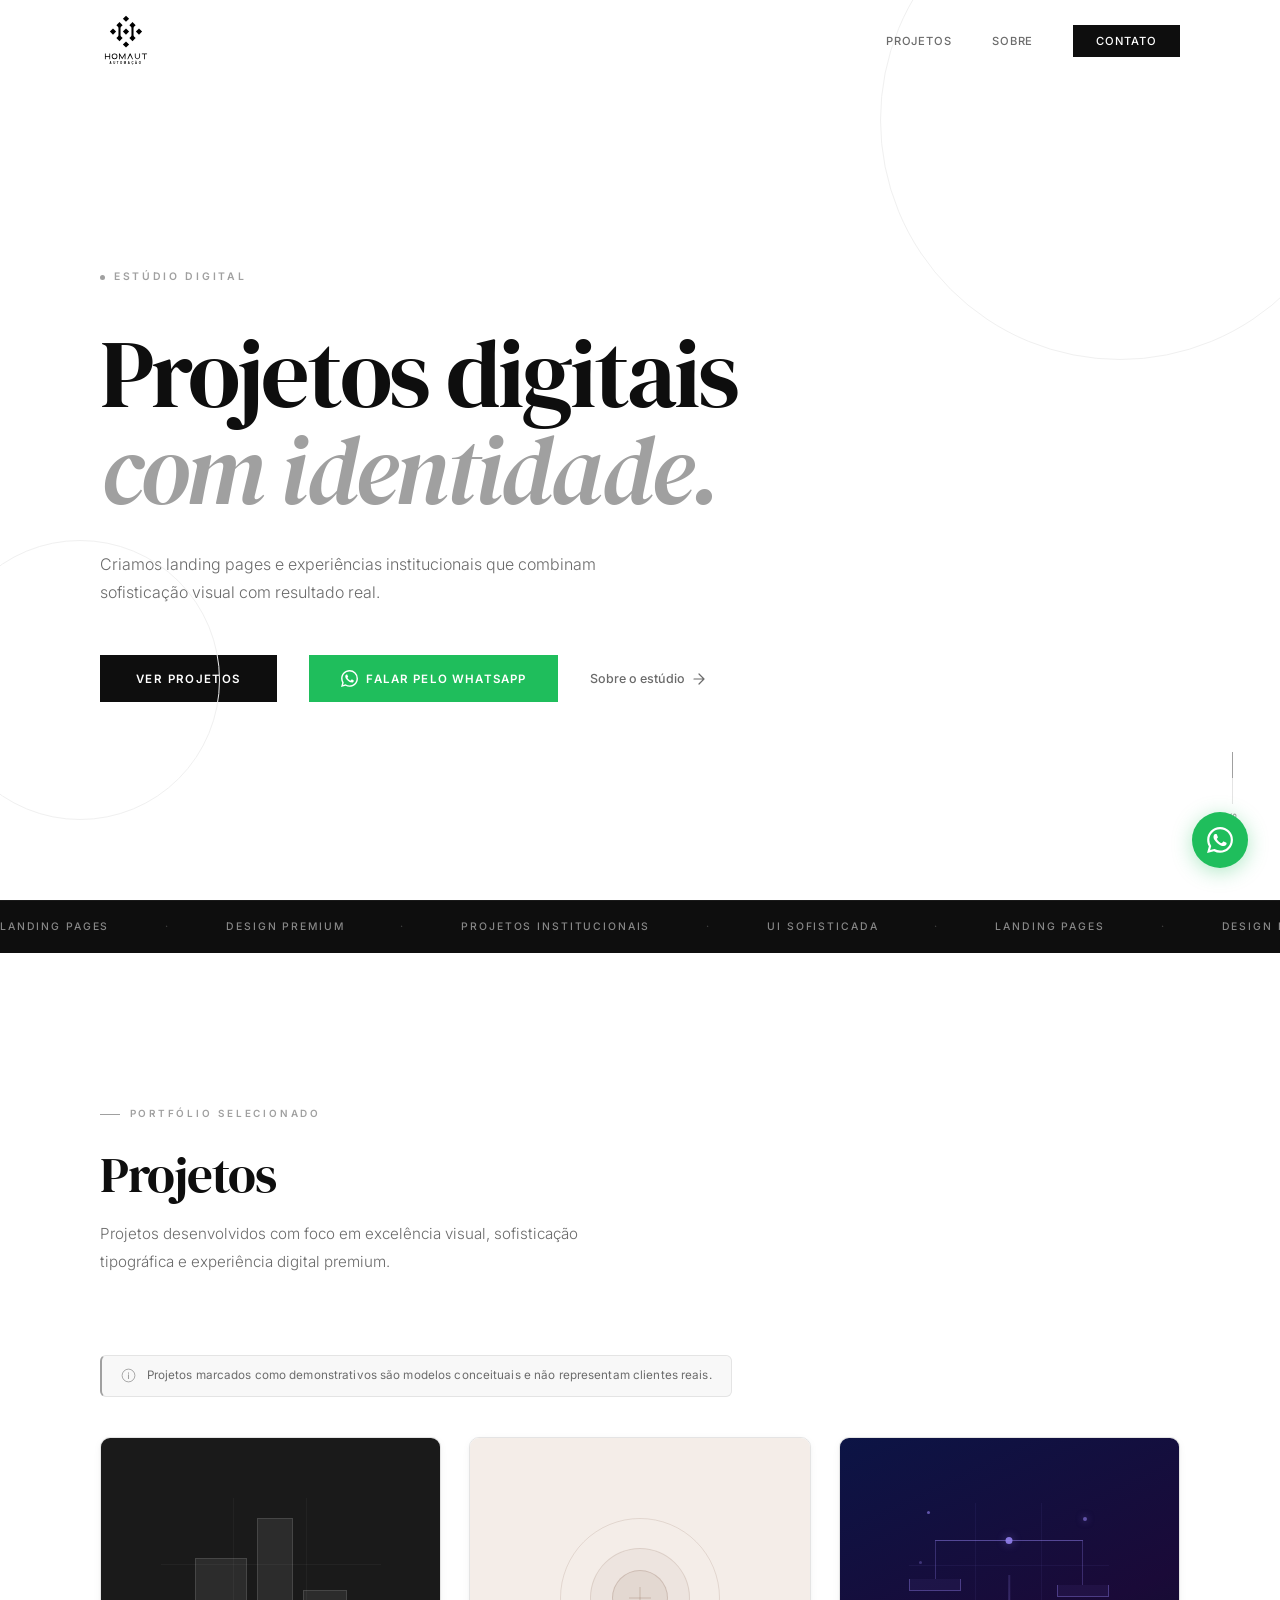
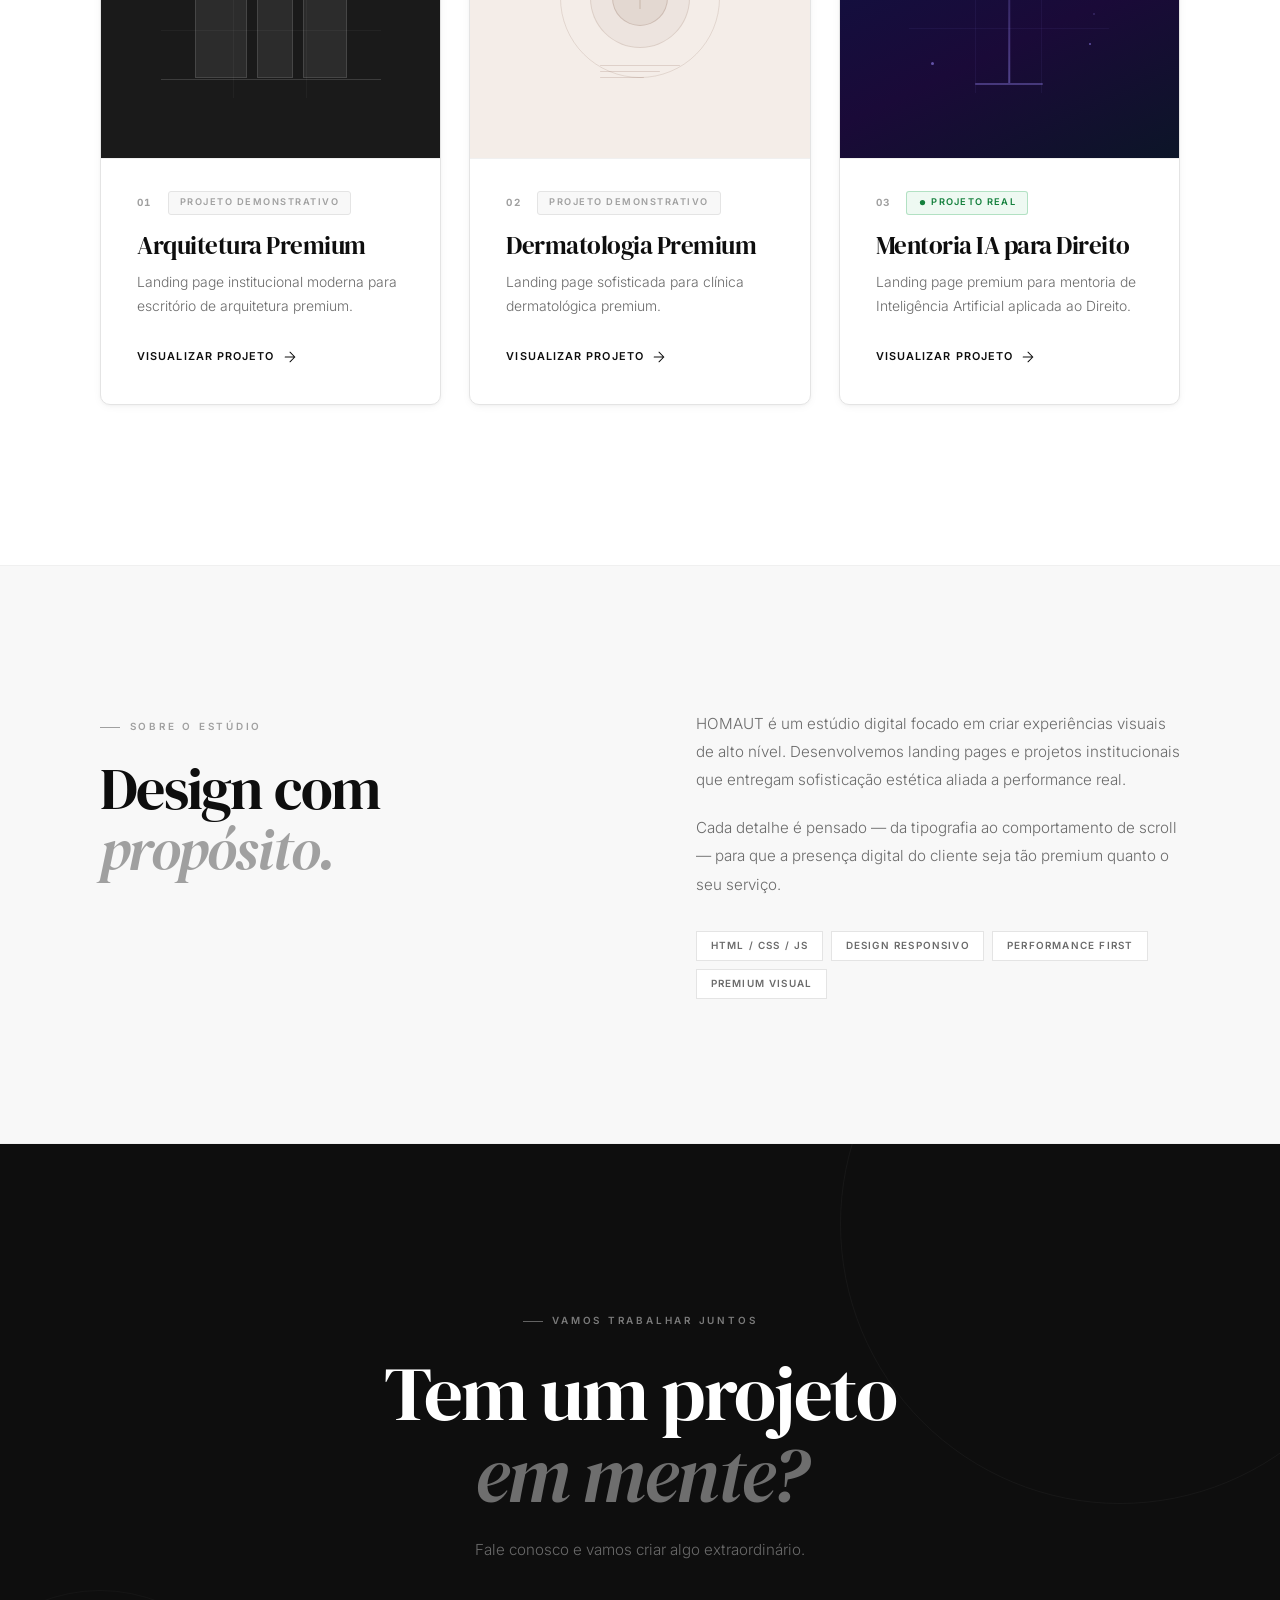
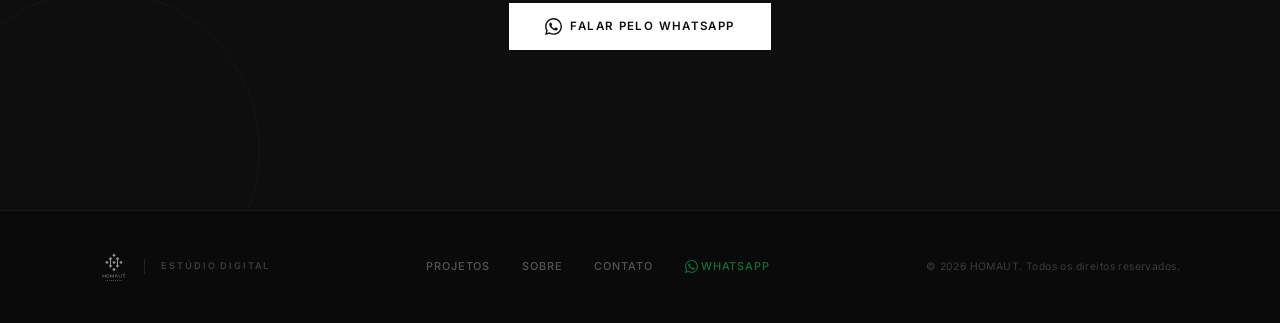
==== commit 766041e9: "Atualiza homepage homaut e nova logo" ====
--- a/index.html
+++ b/index.html
@@ -16,7 +16,7 @@
   <nav class="nav" id="nav">
     <div class="nav-inner">
       <a href="#" class="nav-logo" aria-label="HOMAUT — início">
-        <img src="./assets/logo-homaut-dark.png" alt="HOMAUT" class="nav-logo-img" />
+        <img src="./assets/logo-homaut.svg" alt="HOMAUT" class="nav-logo-img" />
       </a>
       <ul class="nav-links" id="navLinks">
         <li><a href="#projetos" class="nav-link">Projetos</a></li>
@@ -95,7 +95,7 @@
       <header class="section-header reveal">
         <p class="eyebrow">Portfólio selecionado</p>
         <h2 class="section-title">Projetos</h2>
-        <p class="section-desc">Modelos conceituais desenvolvidos para demonstrar possibilidades de layout, estrutura e experiência visual.</p>
+        <p class="section-desc">Projetos desenvolvidos com foco em excelência visual, sofisticação tipográfica e experiência digital premium.</p>
       </header>
 
       <div class="projects-notice reveal">
@@ -103,7 +103,7 @@
           <circle cx="10" cy="10" r="8.5" stroke="currentColor" stroke-width="1.2"/>
           <path d="M10 9v5M10 6.5v.5" stroke="currentColor" stroke-width="1.4" stroke-linecap="round"/>
         </svg>
-        <span>Os projetos exibidos são modelos demonstrativos — não representam clientes reais.</span>
+        <span>Projetos marcados como demonstrativos são modelos conceituais e não representam clientes reais.</span>
       </div>
 
       <div class="cards-grid">
@@ -188,6 +188,61 @@
               </div>
               <h3 class="card-title">Dermatologia Premium</h3>
               <p class="card-desc">Landing page sofisticada para clínica dermatológica premium.</p>
+              <div class="card-action">
+                <span>Visualizar projeto</span>
+                <svg viewBox="0 0 20 20" fill="none" aria-hidden="true">
+                  <path d="M4 10h12M10 4l6 6-6 6" stroke="currentColor" stroke-width="1.3" stroke-linecap="round" stroke-linejoin="round"/>
+                </svg>
+              </div>
+            </div>
+          </a>
+        </article>
+
+        <!-- Card 3: Mentoria IA para Direito -->
+        <article class="card reveal">
+          <a href="./mentoria-ia-direito/" class="card-link" target="_blank" rel="noopener noreferrer">
+            <div class="card-visual law-visual">
+              <div class="card-visual-inner">
+                <div class="law-art">
+                  <div class="law-grid">
+                    <div class="law-gl h"></div>
+                    <div class="law-gl h"></div>
+                    <div class="law-gl v"></div>
+                    <div class="law-gl v"></div>
+                  </div>
+                  <div class="law-base"></div>
+                  <div class="law-pillar"></div>
+                  <div class="law-pivot"></div>
+                  <div class="law-beam"></div>
+                  <div class="law-str-l"></div>
+                  <div class="law-str-r"></div>
+                  <div class="law-pan-l"></div>
+                  <div class="law-pan-r"></div>
+                  <div class="law-dot d1"></div>
+                  <div class="law-dot d2"></div>
+                  <div class="law-dot d3"></div>
+                  <div class="law-dot d4"></div>
+                  <div class="law-dot d5"></div>
+                  <div class="law-dot d6"></div>
+                </div>
+              </div>
+              <div class="card-hover-layer">
+                <span class="hover-label">Visualizar projeto</span>
+                <svg class="hover-arrow" viewBox="0 0 24 24" fill="none" aria-hidden="true">
+                  <path d="M7 17L17 7M17 7H7M17 7v10" stroke="currentColor" stroke-width="1.5" stroke-linecap="round" stroke-linejoin="round"/>
+                </svg>
+              </div>
+            </div>
+            <div class="card-body">
+              <div class="card-meta">
+                <span class="card-num">03</span>
+                <span class="card-tag-real">
+                  <svg width="7" height="7" viewBox="0 0 8 8" fill="currentColor" aria-hidden="true"><circle cx="4" cy="4" r="3"/></svg>
+                  Projeto real
+                </span>
+              </div>
+              <h3 class="card-title">Mentoria IA para Direito</h3>
+              <p class="card-desc">Landing page premium para mentoria de Inteligência Artificial aplicada ao Direito.</p>
               <div class="card-action">
                 <span>Visualizar projeto</span>
                 <svg viewBox="0 0 20 20" fill="none" aria-hidden="true">
@@ -254,7 +309,7 @@
   <footer class="footer">
     <div class="footer-inner">
       <div class="footer-brand">
-        <img src="./assets/logo-homaut-light.png" alt="HOMAUT" class="footer-logo" />
+        <img src="./assets/logo-homaut.svg" alt="HOMAUT" class="footer-logo" />
         <span class="footer-tag">Estúdio Digital</span>
       </div>
       <nav class="footer-nav" aria-label="Navegação do rodapé">
--- a/style.css
+++ b/style.css
@@ -206,7 +206,7 @@
 
 .nav-logo { display: flex; align-items: center; }
 .nav-logo-img {
-  height: 46px;
+  height: 58px;
   width: auto;
   display: block;
 }
@@ -522,21 +522,22 @@
 
 /* Projects notice */
 .projects-notice {
-  display: flex;
-  align-items: center;
-  gap: 0.6rem;
-  margin-bottom: 2.25rem;
-  padding: 0.75rem 1.1rem;
+  display: inline-flex;
+  align-items: center;
+  gap: 0.65rem;
+  margin-bottom: 2.5rem;
+  padding: 0.7rem 1.2rem;
   background: var(--gray-50);
   border: 1px solid var(--gray-200);
-  border-left: 3px solid var(--gray-400);
+  border-left: 2px solid var(--gray-400);
+  border-radius: 6px;
 }
 .projects-notice svg {
   flex-shrink: 0;
   color: var(--gray-400);
 }
 .projects-notice span {
-  font-size: 0.75rem;
+  font-size: 0.73rem;
   font-weight: 400;
   color: var(--gray-600);
   letter-spacing: 0.01em;
@@ -546,21 +547,23 @@
 /* Cards grid */
 .cards-grid {
   display: grid;
-  grid-template-columns: repeat(2, 1fr);
-  gap: 2rem;
+  grid-template-columns: repeat(3, 1fr);
+  gap: 1.75rem;
 }
 
 /* Card */
 .card {
   border: 1px solid var(--gray-200);
+  border-radius: 10px;
   background: var(--white);
-  transition: transform var(--t), box-shadow var(--t), border-color var(--t);
+  box-shadow: 0 2px 8px rgba(0,0,0,0.04), 0 1px 3px rgba(0,0,0,0.03);
+  transition: transform 0.35s var(--ease), box-shadow 0.35s var(--ease), border-color 0.35s var(--ease);
   overflow: hidden;
 }
 .card:hover {
-  transform: translateY(-4px);
-  box-shadow: 0 16px 48px rgba(0,0,0,0.08);
-  border-color: transparent;
+  transform: translateY(-6px);
+  box-shadow: 0 20px 56px rgba(0,0,0,0.1), 0 6px 16px rgba(0,0,0,0.06);
+  border-color: var(--gray-100);
 }
 
 .card-link {
@@ -595,12 +598,12 @@
   flex-direction: column;
   align-items: center;
   justify-content: center;
-  gap: 0.5rem;
-  background: rgba(14,14,14,0.72);
-  backdrop-filter: blur(6px);
-  -webkit-backdrop-filter: blur(6px);
+  gap: 0.6rem;
+  background: rgba(10,10,10,0.65);
+  backdrop-filter: blur(4px) saturate(1.2);
+  -webkit-backdrop-filter: blur(4px) saturate(1.2);
   opacity: 0;
-  transition: opacity var(--t);
+  transition: opacity 0.32s var(--ease);
 }
 .card:hover .card-hover-layer { opacity: 1; }
 
@@ -637,14 +640,32 @@
   font-variant-numeric: tabular-nums;
 }
 .card-tag {
-  font-size: 0.6rem;
+  font-size: 0.58rem;
   font-weight: 600;
-  letter-spacing: 0.18em;
+  letter-spacing: 0.16em;
   text-transform: uppercase;
   color: var(--gray-400);
-  padding: 0.2rem 0.65rem;
+  padding: 0.22rem 0.7rem;
   border: 1px solid var(--gray-200);
-}
+  border-radius: 3px;
+  background: var(--gray-50);
+}
+
+.card-tag-real {
+  display: inline-flex;
+  align-items: center;
+  gap: 0.35rem;
+  font-size: 0.58rem;
+  font-weight: 600;
+  letter-spacing: 0.14em;
+  text-transform: uppercase;
+  color: #15803d;
+  padding: 0.22rem 0.7rem;
+  border: 1px solid rgba(22,163,74,0.28);
+  border-radius: 3px;
+  background: rgba(22,163,74,0.07);
+}
+.card-tag-real svg { flex-shrink: 0; }
 
 .card-title {
   font-family: 'DM Serif Display', Georgia, serif;
@@ -668,20 +689,20 @@
   display: inline-flex;
   align-items: center;
   gap: 0.45rem;
-  font-size: 0.7rem;
+  font-size: 0.68rem;
   font-weight: 600;
   letter-spacing: 0.1em;
   text-transform: uppercase;
   color: var(--black);
-  transition: gap var(--t-fast), color var(--t-fast);
+  transition: gap 0.22s var(--ease), color 0.22s var(--ease);
 }
 .card-action svg {
   width: 16px;
   height: 16px;
-  transition: transform var(--t-fast);
-}
-.card:hover .card-action { gap: 0.7rem; color: var(--gray-800); }
-.card:hover .card-action svg { transform: translateX(3px); }
+  transition: transform 0.22s var(--ease);
+}
+.card:hover .card-action { gap: 0.75rem; }
+.card:hover .card-action svg { transform: translateX(4px); }
 
 /* ================================================================
    ARQ ILLUSTRATION (Card 1)
@@ -814,6 +835,128 @@
 .derm-line:nth-child(1) { width: 80px; }
 .derm-line:nth-child(2) { width: 60px; }
 .derm-line:nth-child(3) { width: 44px; }
+
+/* ================================================================
+   LAW/AI ILLUSTRATION (Card 3)
+   ================================================================ */
+.law-visual {
+  background: linear-gradient(155deg, #0c1445 0%, #1a0a38 60%, #0c1528 100%);
+}
+
+.law-art {
+  position: relative;
+  width: 200px;
+  height: 190px;
+}
+
+.law-grid {
+  position: absolute;
+  inset: 0;
+  overflow: hidden;
+}
+.law-gl {
+  position: absolute;
+  background: rgba(148,130,240,0.07);
+}
+.law-gl.h { left: 0; right: 0; height: 1px; }
+.law-gl.h:nth-child(1) { top: 33%; }
+.law-gl.h:nth-child(2) { top: 66%; }
+.law-gl.v { top: 0; bottom: 0; width: 1px; }
+.law-gl.v:nth-child(3) { left: 33%; }
+.law-gl.v:nth-child(4) { left: 66%; }
+
+.law-base {
+  position: absolute;
+  bottom: 8px;
+  left: 50%;
+  transform: translateX(-50%);
+  width: 68px;
+  height: 2px;
+  background: rgba(148,130,240,0.38);
+  border-radius: 1px;
+}
+
+.law-pillar {
+  position: absolute;
+  bottom: 10px;
+  left: 50%;
+  transform: translateX(-50%);
+  width: 1.5px;
+  height: 108px;
+  background: linear-gradient(to top, rgba(148,130,240,0.45), rgba(148,130,240,0.18));
+}
+
+.law-pivot {
+  position: absolute;
+  top: 34px;
+  left: 50%;
+  transform: translateX(-50%);
+  width: 7px;
+  height: 7px;
+  border-radius: 50%;
+  background: rgba(148,130,240,0.9);
+  box-shadow: 0 0 10px rgba(148,130,240,0.45);
+}
+
+.law-beam {
+  position: absolute;
+  top: 37px;
+  left: 50%;
+  transform: translateX(-50%);
+  width: 148px;
+  height: 1px;
+  background: rgba(148,130,240,0.5);
+}
+
+.law-str-l {
+  position: absolute;
+  width: 1px;
+  background: rgba(148,130,240,0.28);
+  top: 38px;
+  left: 26px;
+  height: 38px;
+}
+.law-str-r {
+  position: absolute;
+  width: 1px;
+  background: rgba(148,130,240,0.28);
+  top: 38px;
+  right: 26px;
+  height: 44px;
+}
+
+.law-pan-l {
+  position: absolute;
+  width: 52px;
+  height: 12px;
+  border: 1px solid rgba(148,130,240,0.38);
+  border-top: none;
+  background: rgba(148,130,240,0.06);
+  top: 76px;
+  left: 0;
+}
+.law-pan-r {
+  position: absolute;
+  width: 52px;
+  height: 12px;
+  border: 1px solid rgba(148,130,240,0.38);
+  border-top: none;
+  background: rgba(148,130,240,0.06);
+  top: 82px;
+  right: 0;
+}
+
+.law-dot {
+  position: absolute;
+  border-radius: 50%;
+  background: rgba(148,130,240,0.6);
+}
+.law-dot.d1 { width: 3px; height: 3px; top: 8px; left: 18px; }
+.law-dot.d2 { width: 4px; height: 4px; top: 14px; right: 22px; box-shadow: 0 0 7px rgba(148,130,240,0.5); }
+.law-dot.d3 { width: 3px; height: 3px; bottom: 28px; left: 22px; }
+.law-dot.d4 { width: 2px; height: 2px; bottom: 48px; right: 18px; }
+.law-dot.d5 { width: 3px; height: 3px; top: 58px; left: 10px; opacity: 0.55; }
+.law-dot.d6 { width: 2px; height: 2px; top: 110px; right: 14px; opacity: 0.4; }
 
 /* ================================================================
    ABOUT
@@ -961,9 +1104,10 @@
   gap: 1rem;
 }
 .footer-logo {
-  height: 26px;
+  height: 32px;
   width: auto;
-  opacity: 0.65;
+  filter: invert(1);
+  opacity: 0.55;
 }
 .footer-tag {
   font-size: 0.58rem;
@@ -1059,12 +1203,17 @@
   :root { --pad-x: 2rem; }
 
   .about-grid { gap: 4rem; }
+  .cards-grid { grid-template-columns: repeat(2, 1fr); }
 }
 
 @media (max-width: 860px) {
-  .cards-grid { grid-template-columns: 1fr; }
   .card-visual { height: 280px; }
   .about-grid { grid-template-columns: 1fr; gap: 3rem; }
+}
+
+@media (max-width: 640px) {
+  .cards-grid { grid-template-columns: 1fr; }
+  .card-visual { height: 260px; }
 }
 
 /* ================================================================
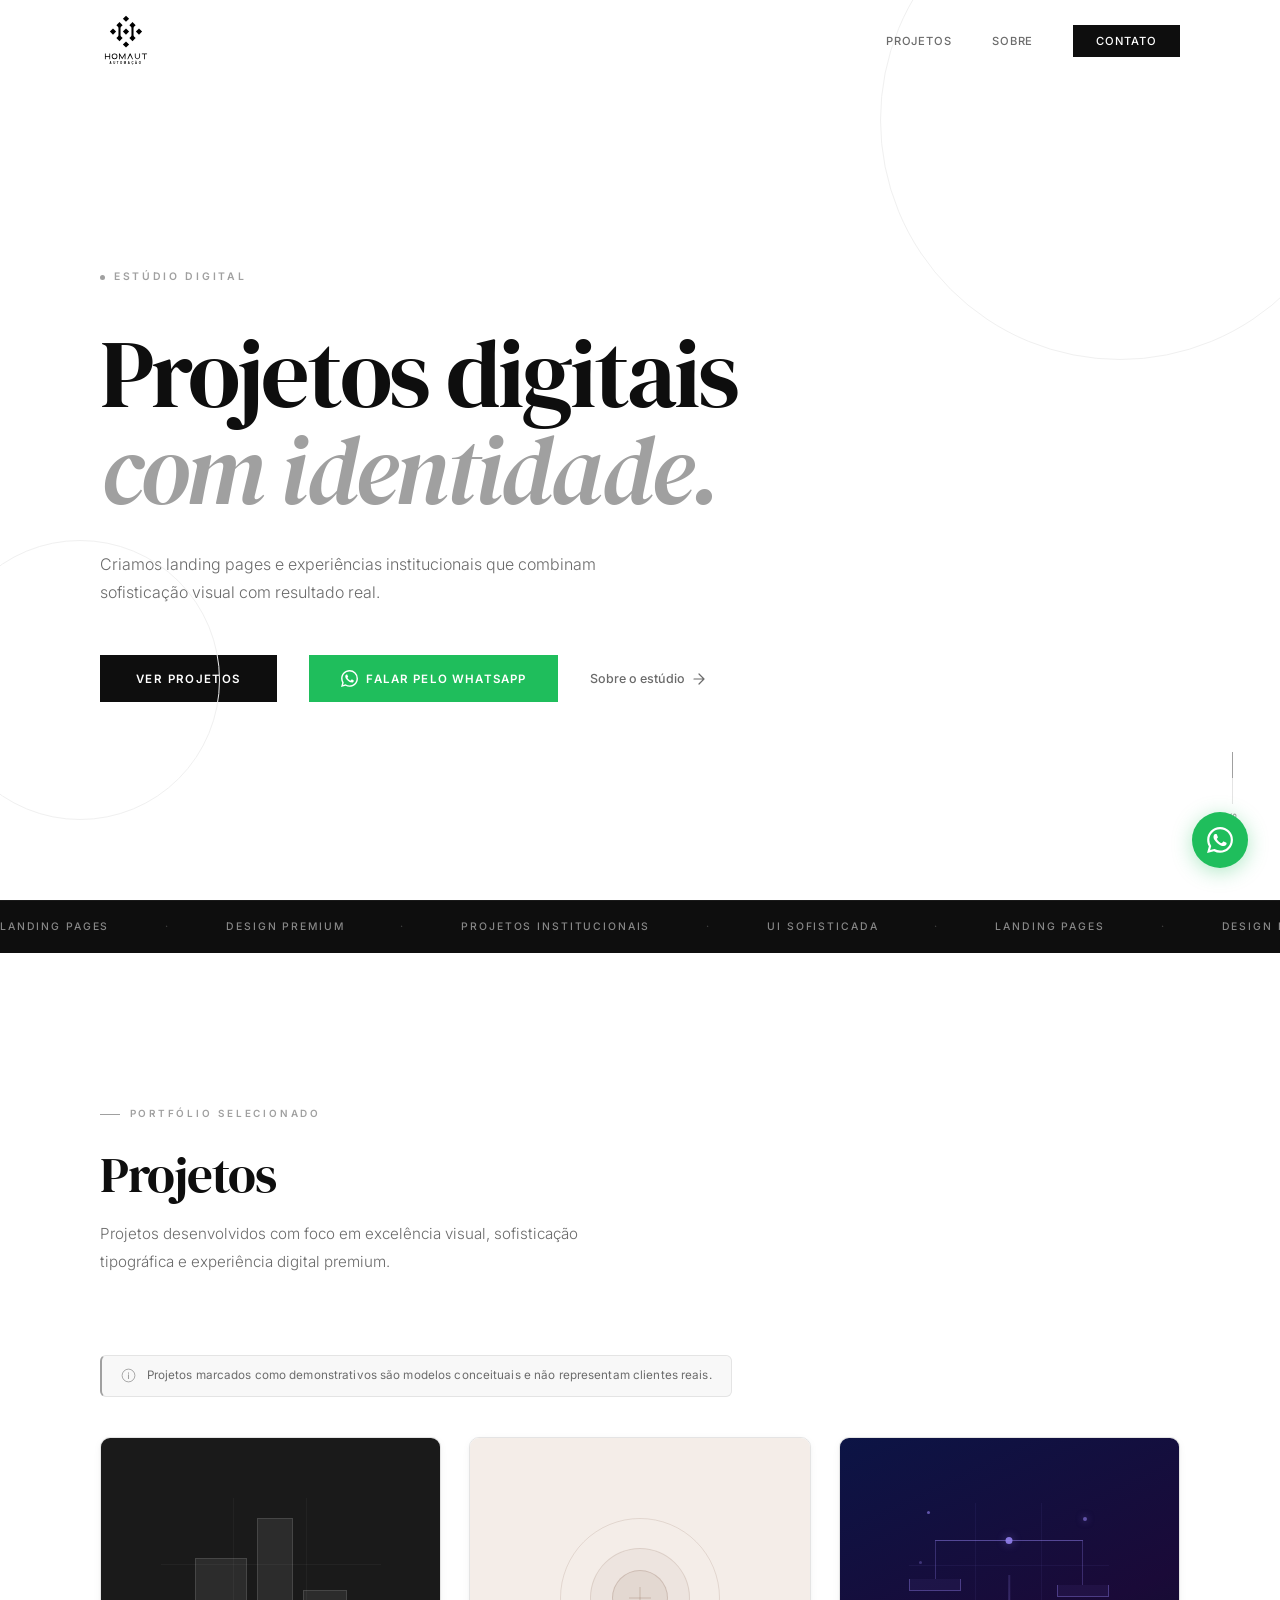
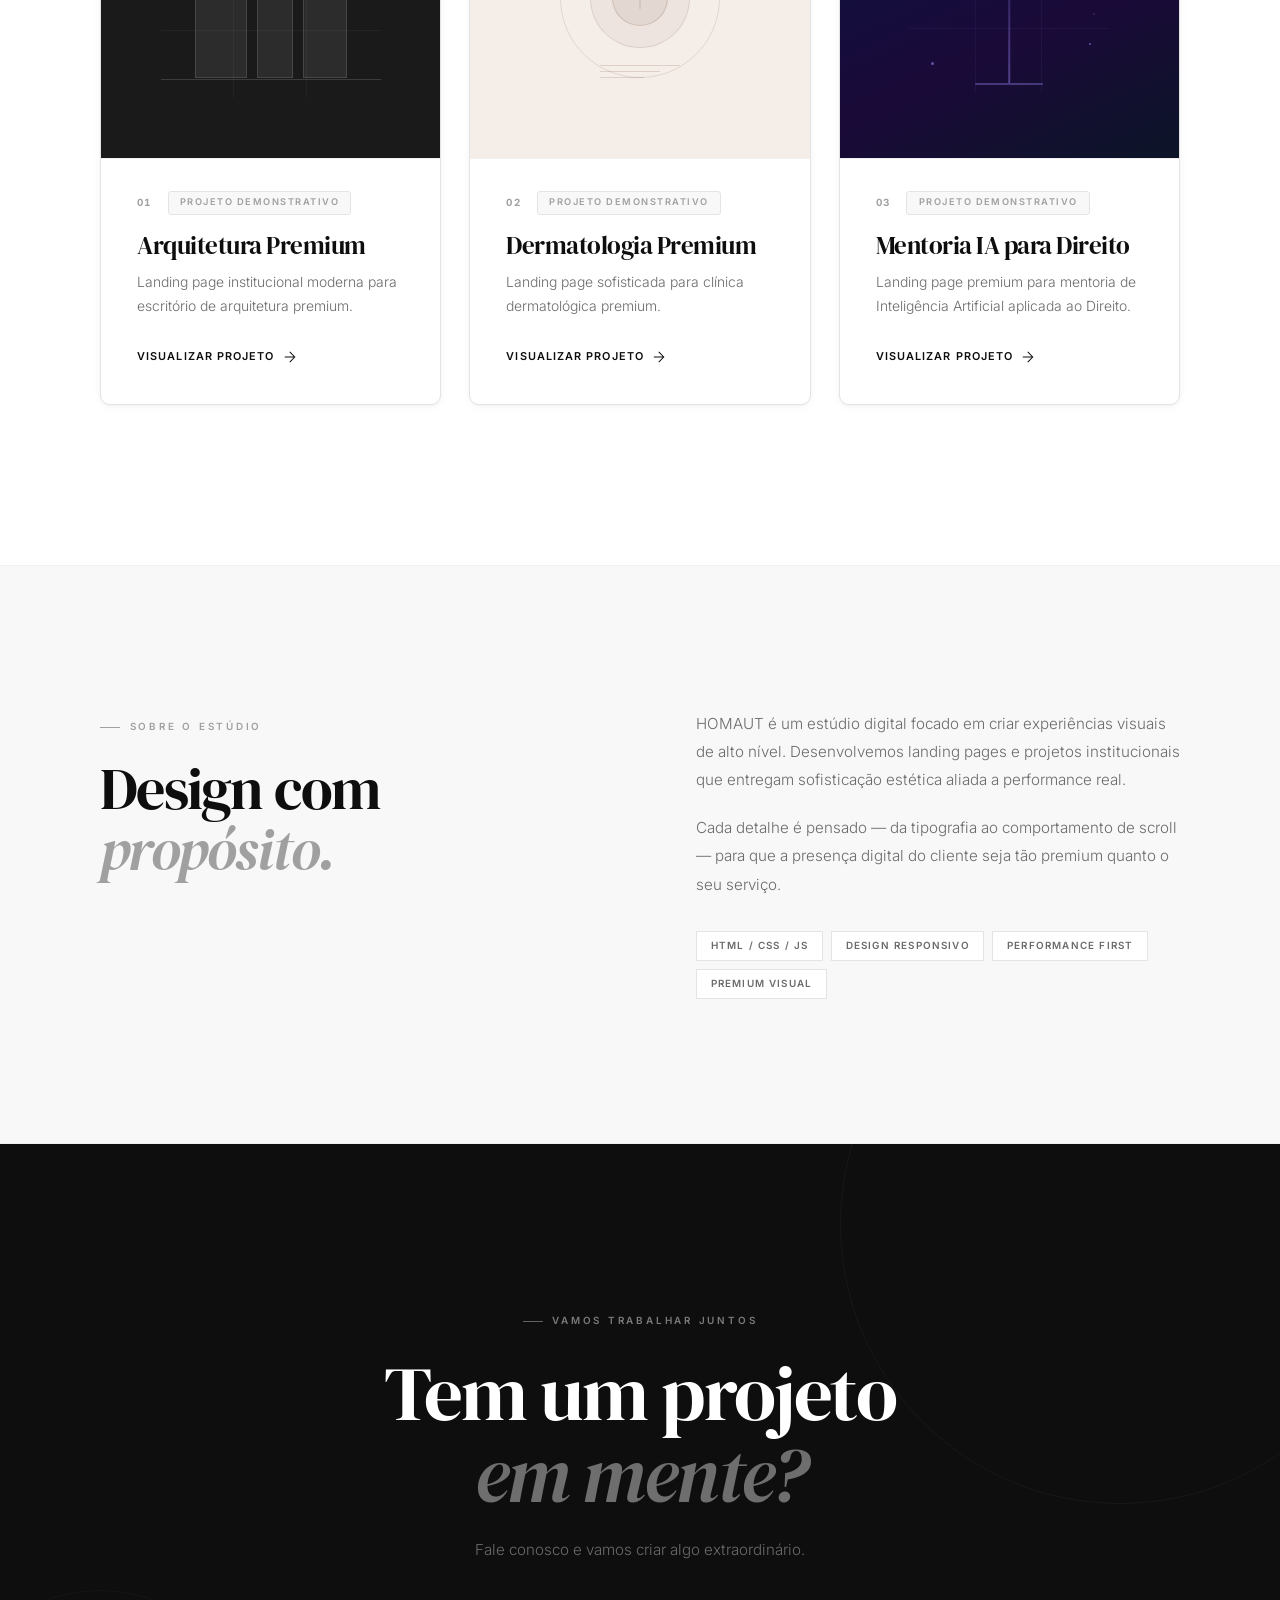
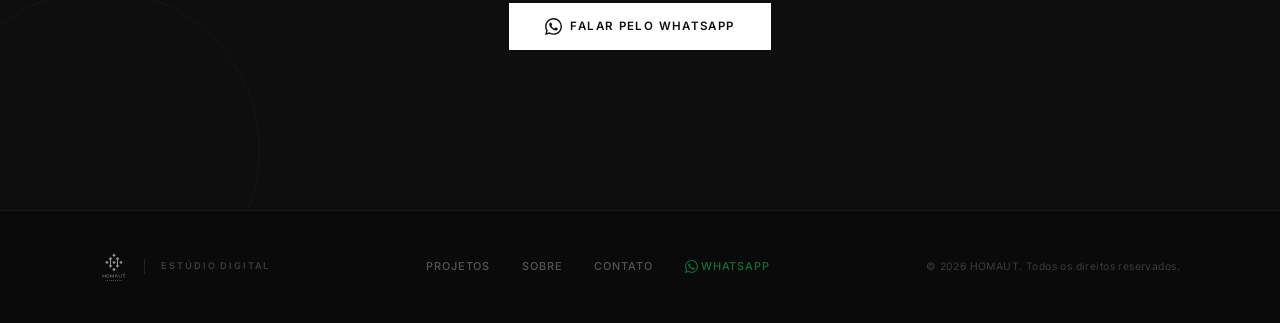
==== commit b2bb940e: "ajustes mentoria e homepage" ====
--- a/index.html
+++ b/index.html
@@ -236,10 +236,7 @@
             <div class="card-body">
               <div class="card-meta">
                 <span class="card-num">03</span>
-                <span class="card-tag-real">
-                  <svg width="7" height="7" viewBox="0 0 8 8" fill="currentColor" aria-hidden="true"><circle cx="4" cy="4" r="3"/></svg>
-                  Projeto real
-                </span>
+                <span class="card-tag">Projeto demonstrativo</span>
               </div>
               <h3 class="card-title">Mentoria IA para Direito</h3>
               <p class="card-desc">Landing page premium para mentoria de Inteligência Artificial aplicada ao Direito.</p>
